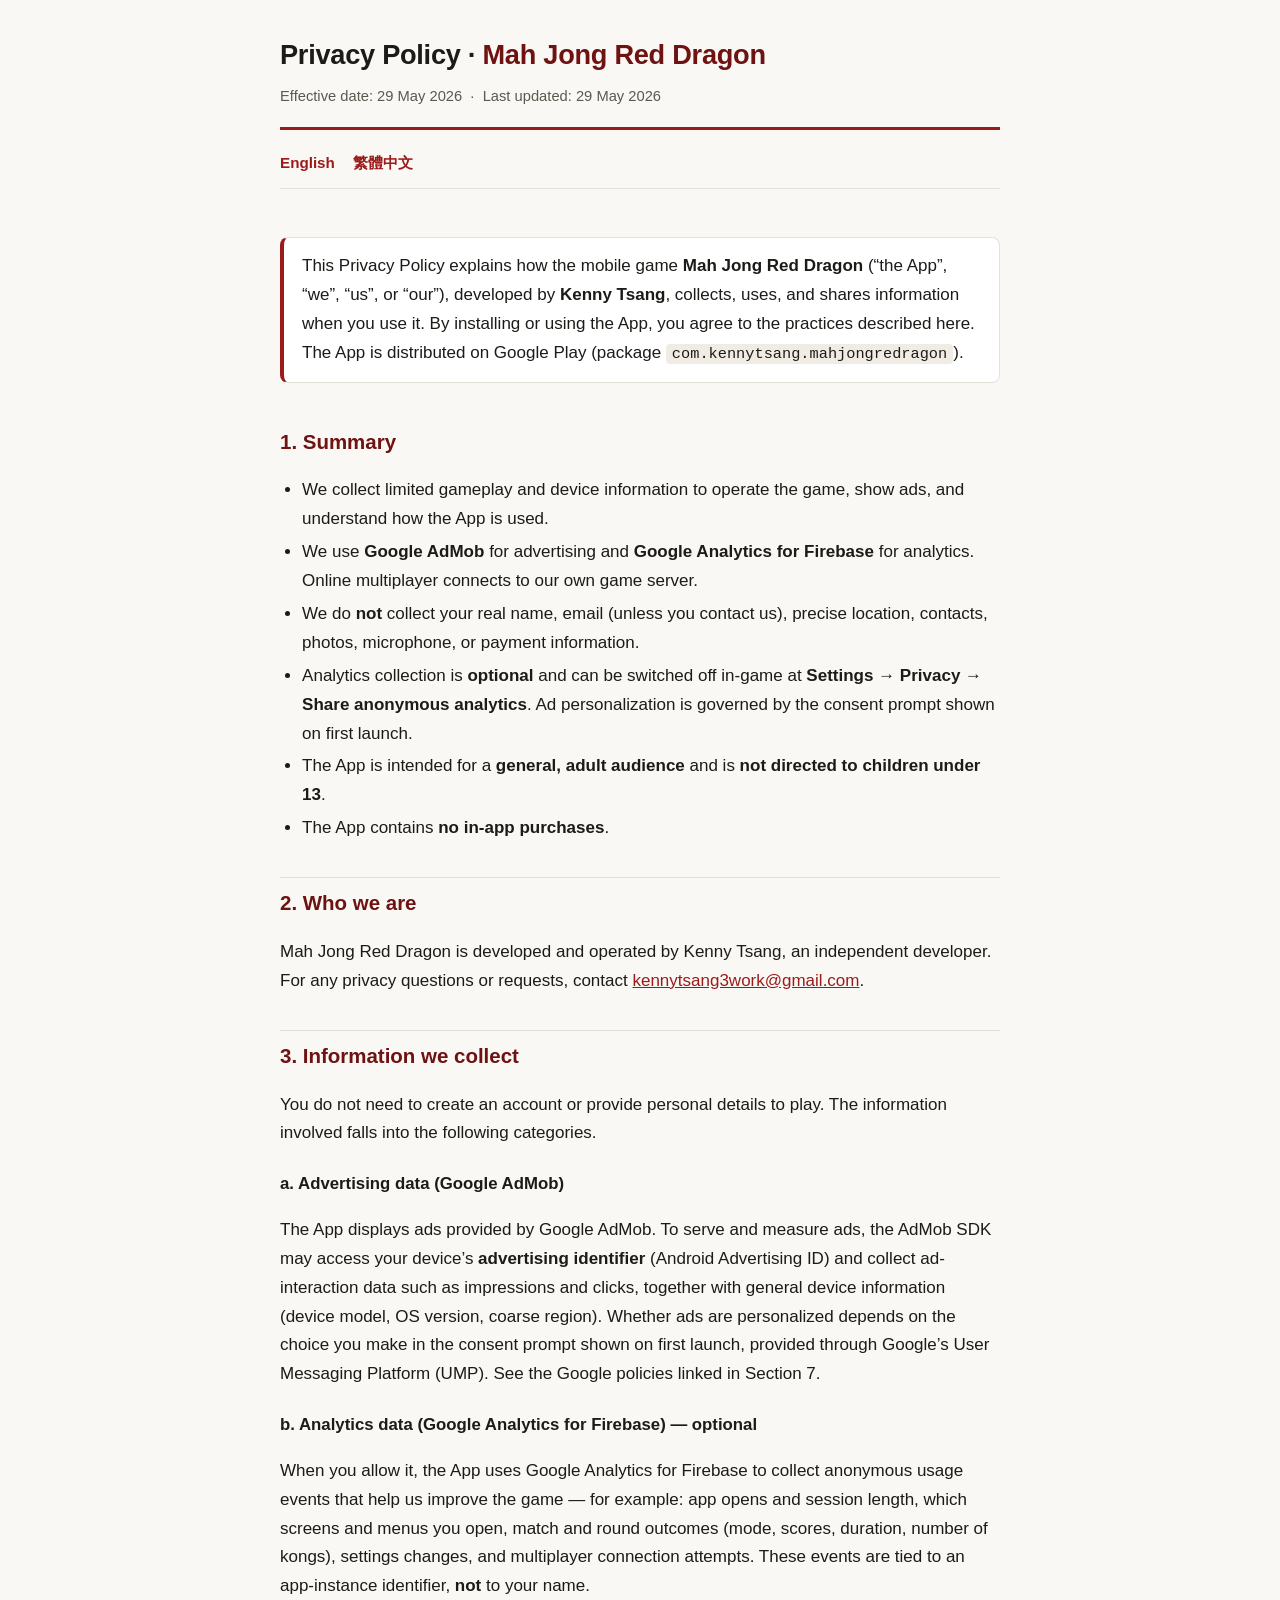
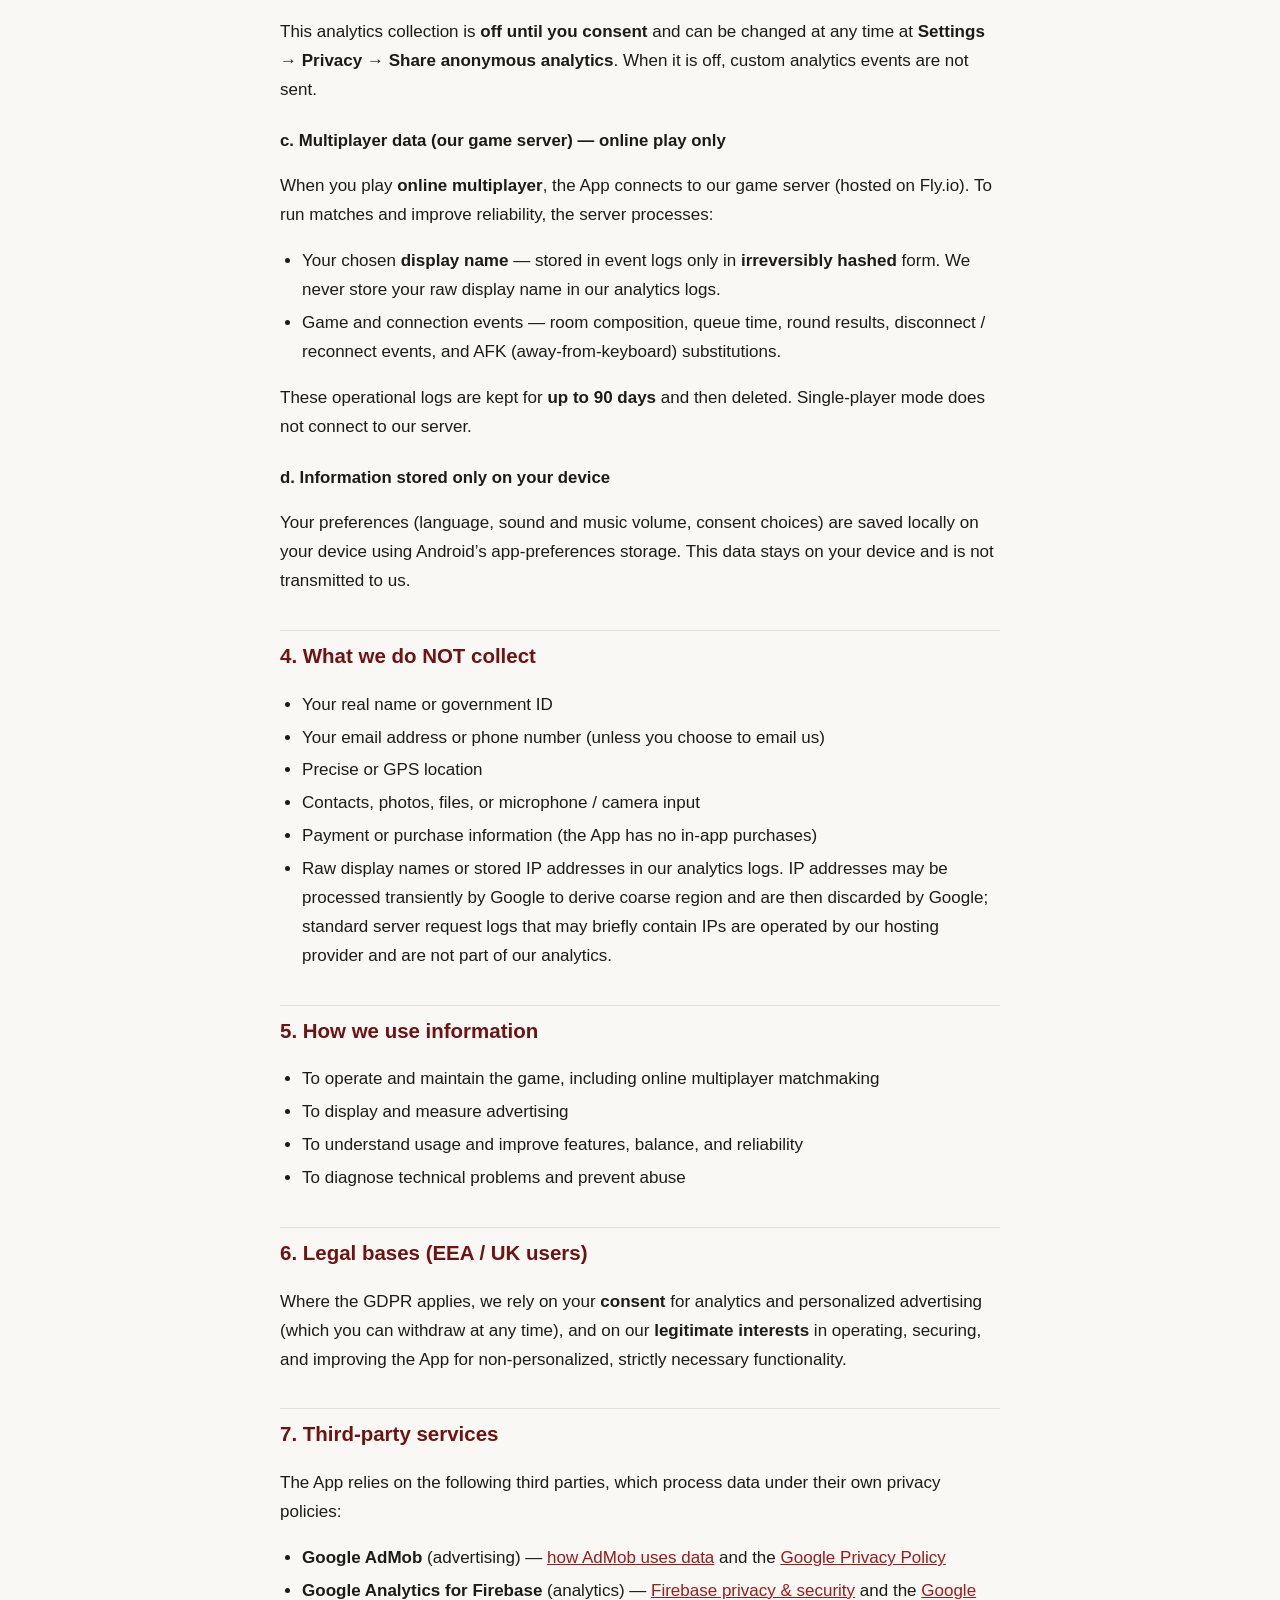
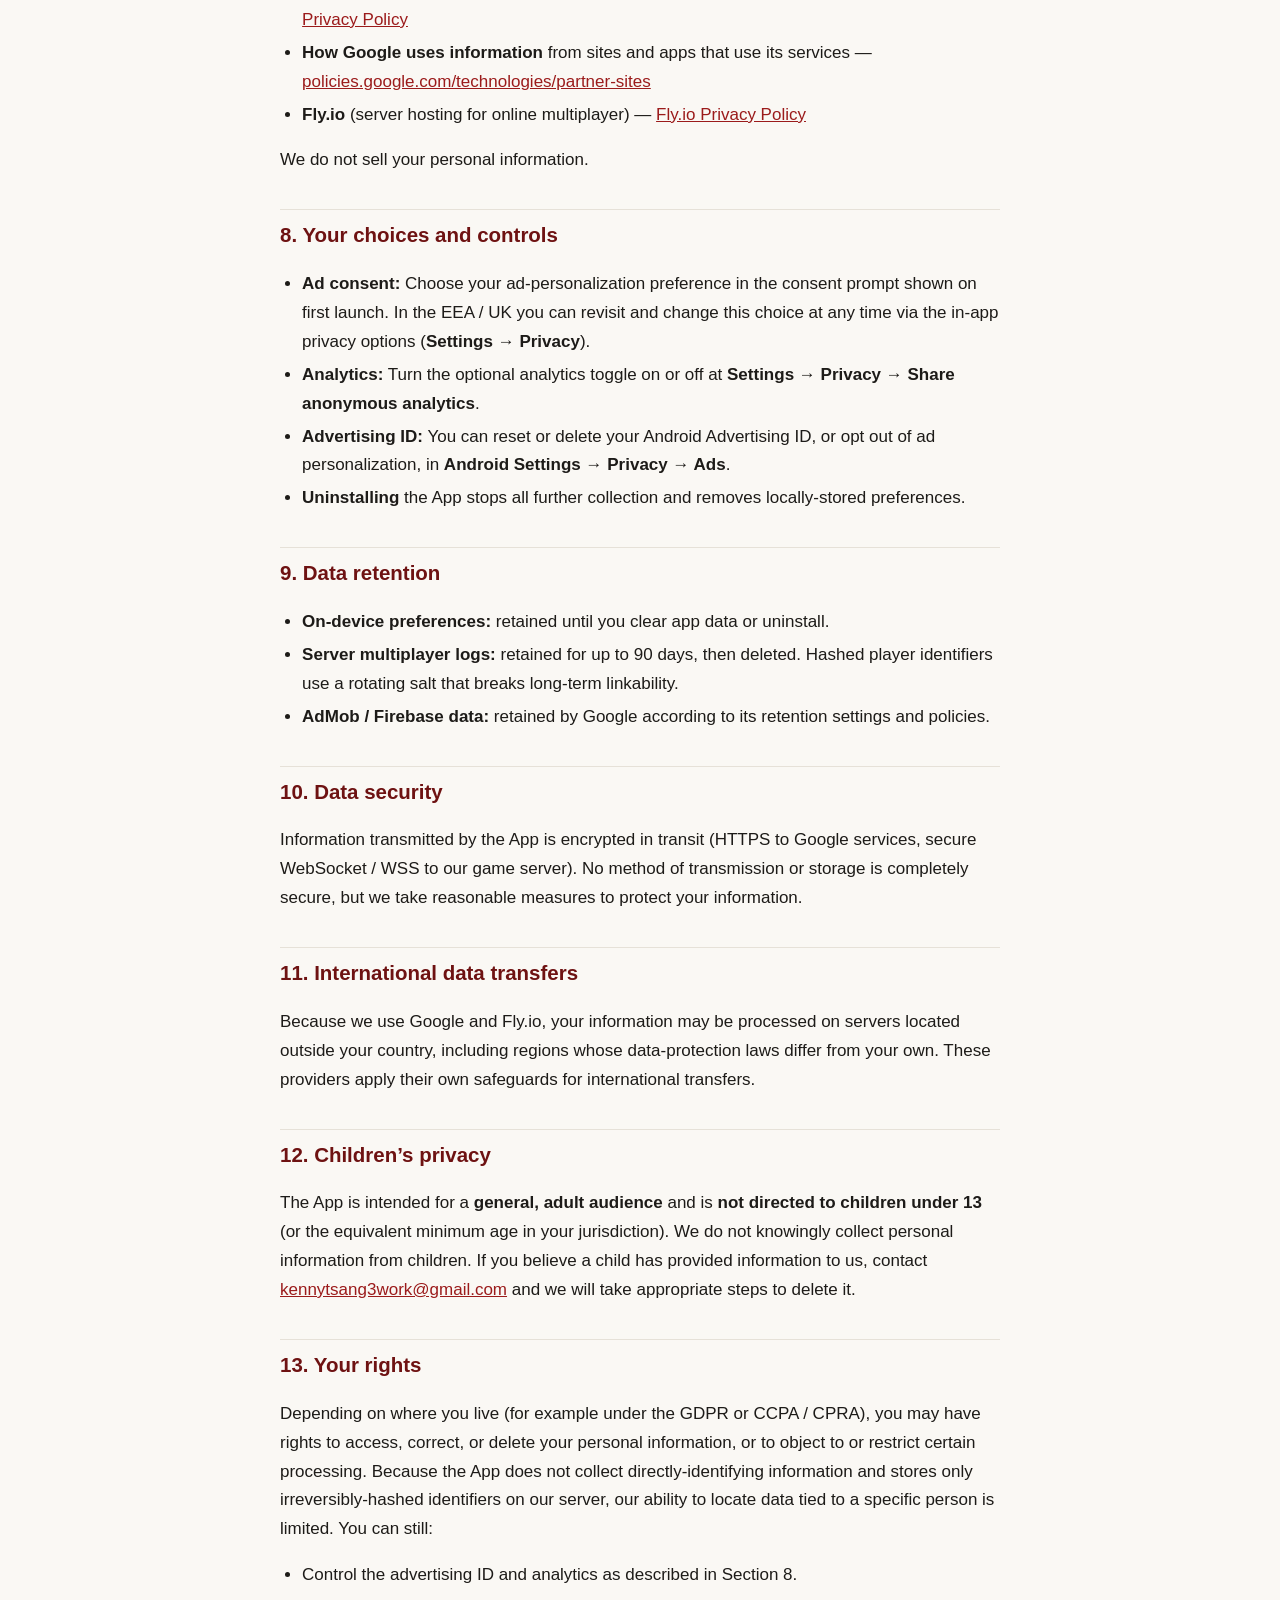
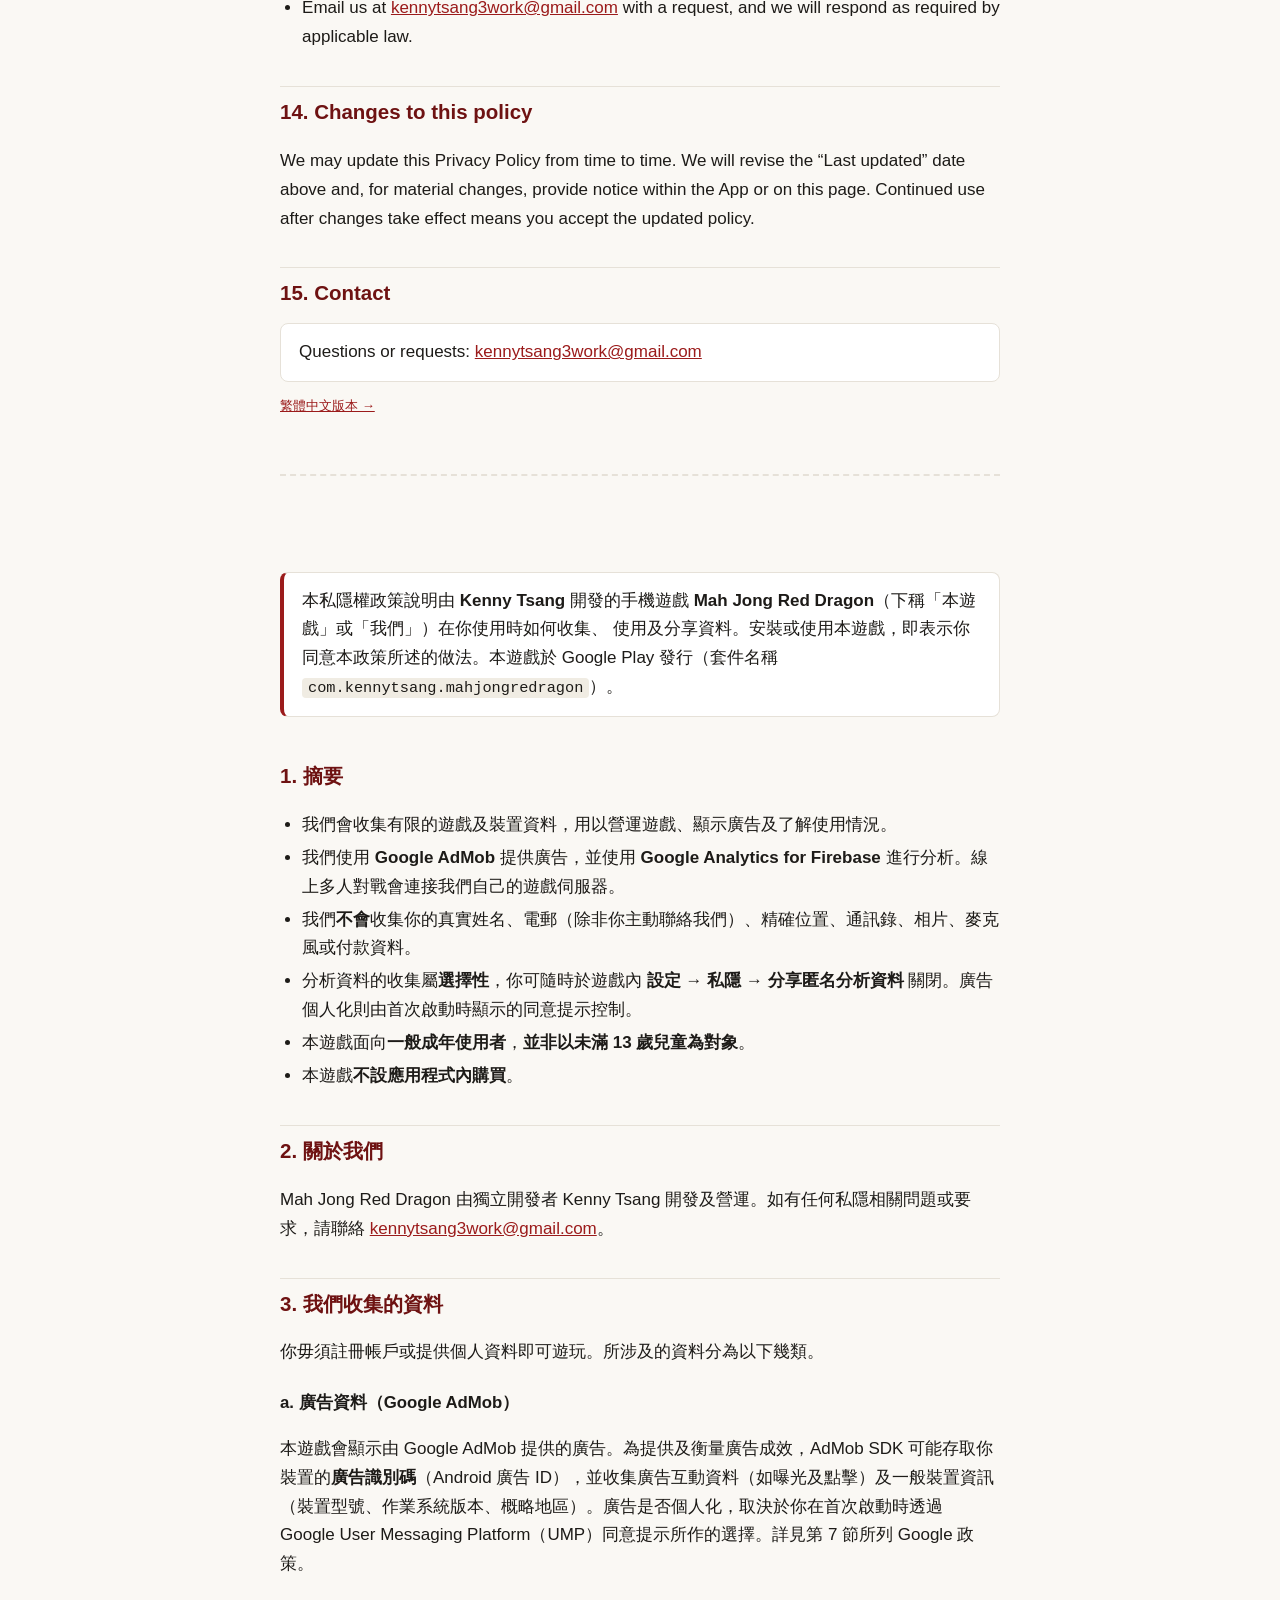
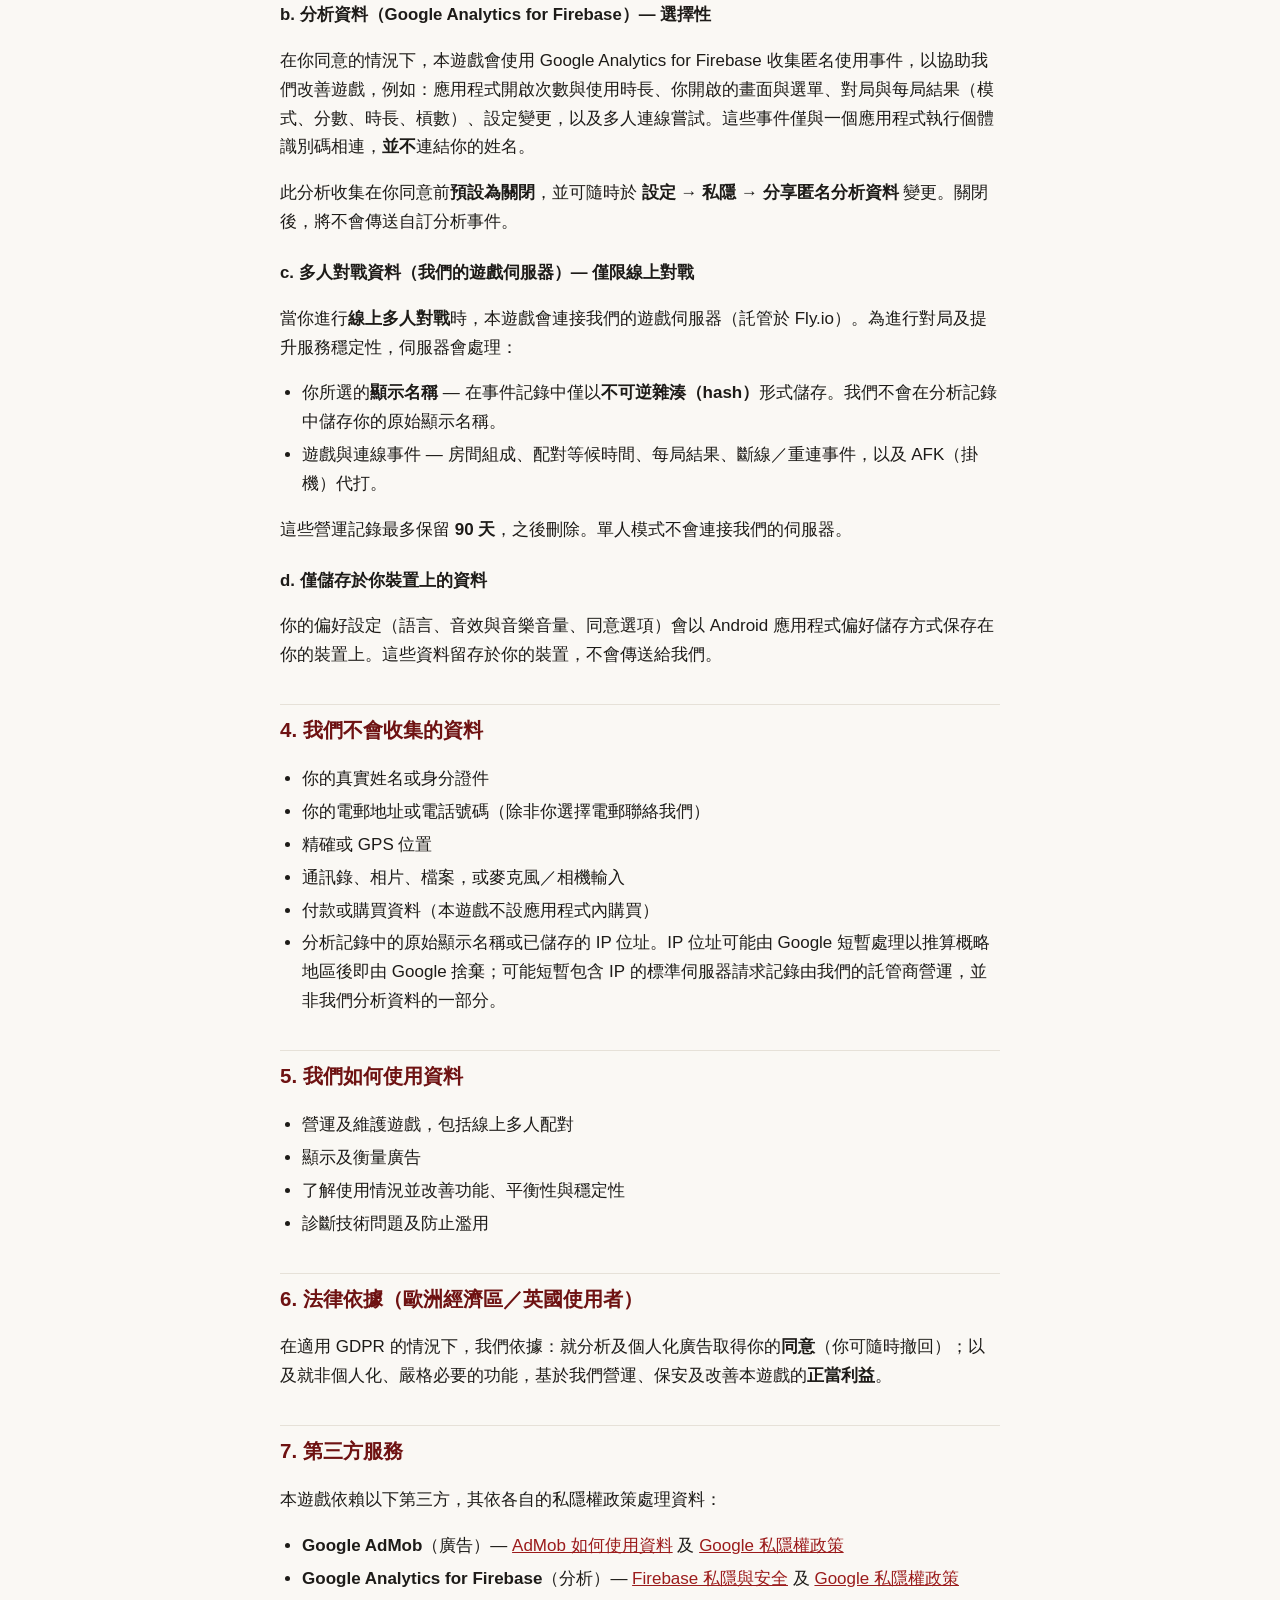
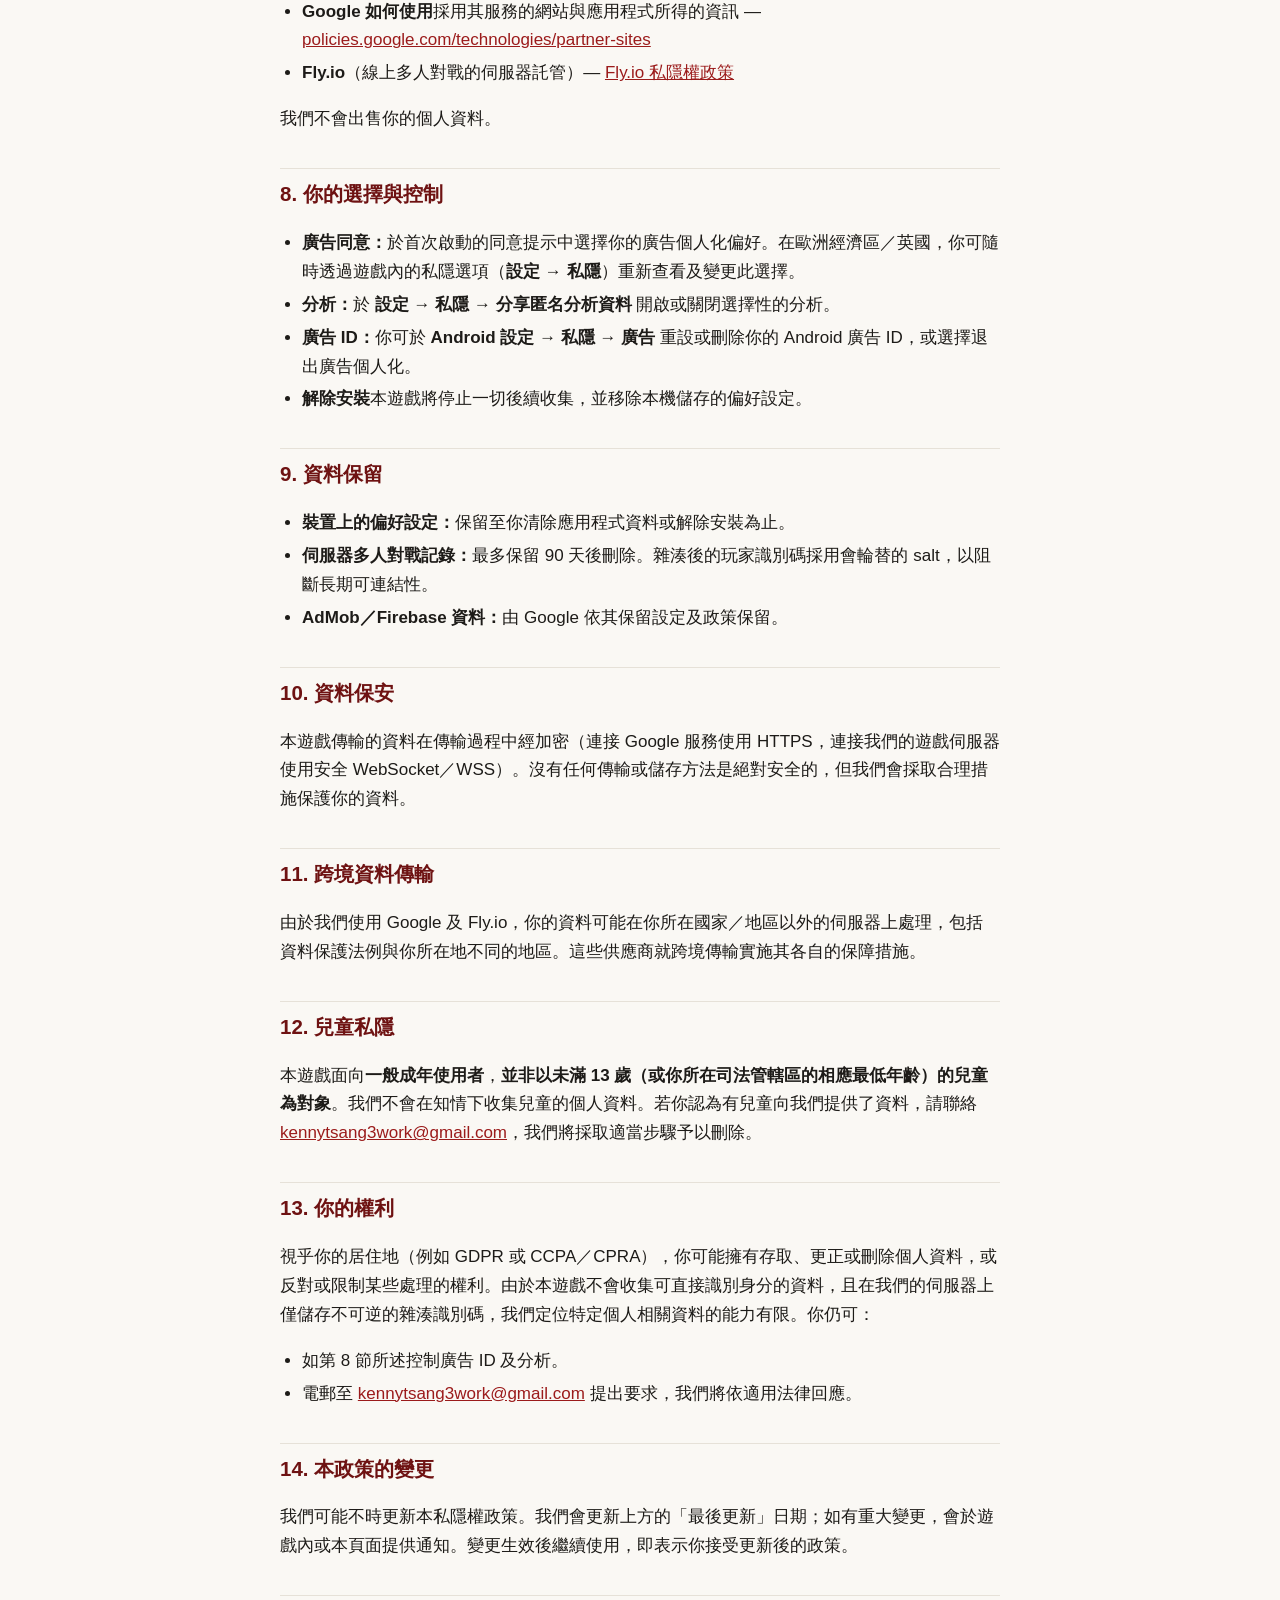
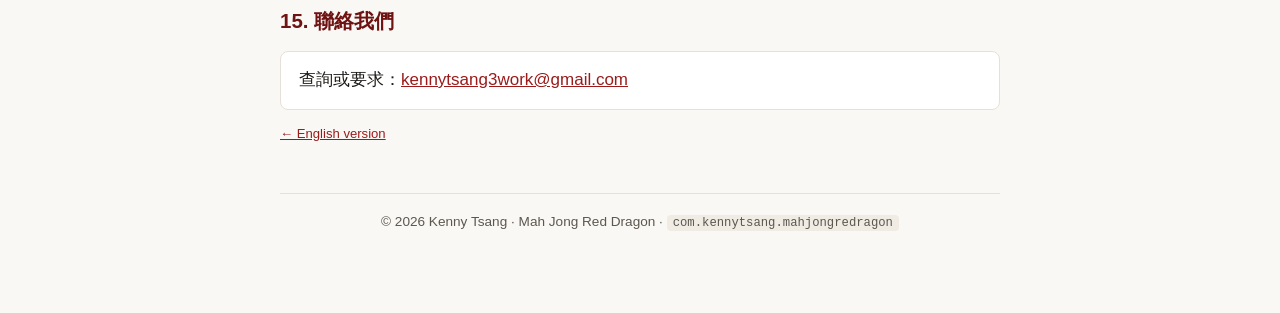
==== index.html @ 2547c72d "Add privacy policy page Bilingual (EN + zh-Hant) privacy policy for Mah Jong Red Dragon, published v" ====
<!DOCTYPE html>
<html lang="en">
<head>
<meta charset="utf-8">
<meta name="viewport" content="width=device-width, initial-scale=1">
<meta name="robots" content="index, follow">
<title>Privacy Policy — Mah Jong Red Dragon</title>
<style>
  :root {
    --ink: #1d1b18;
    --muted: #5c574f;
    --accent: #9b1b1b;      /* red-dragon accent */
    --accent-dark: #6e1212;
    --rule: #e6e1d8;
    --bg: #faf8f4;
    --card: #ffffff;
  }
  * { box-sizing: border-box; }
  html { -webkit-text-size-adjust: 100%; }
  body {
    margin: 0;
    background: var(--bg);
    color: var(--ink);
    font-family: -apple-system, BlinkMacSystemFont, "Segoe UI", Roboto,
                 "Noto Sans TC", "Noto Sans CJK TC", "Microsoft JhengHei",
                 "PingFang TC", Helvetica, Arial, sans-serif;
    line-height: 1.7;
    font-size: 17px;
  }
  .wrap {
    max-width: 760px;
    margin: 0 auto;
    padding: 32px 20px 80px;
  }
  header.masthead {
    border-bottom: 3px solid var(--accent);
    padding-bottom: 18px;
    margin-bottom: 8px;
  }
  header.masthead h1 {
    margin: 0 0 4px;
    font-size: 1.7rem;
    letter-spacing: -0.01em;
  }
  .appname { color: var(--accent-dark); }
  .dates {
    color: var(--muted);
    font-size: 0.92rem;
    margin: 6px 0 0;
  }
  nav.lang {
    position: sticky;
    top: 0;
    background: var(--bg);
    padding: 12px 0;
    margin: 0 0 8px;
    border-bottom: 1px solid var(--rule);
    z-index: 5;
    font-size: 0.95rem;
  }
  nav.lang a {
    color: var(--accent);
    text-decoration: none;
    font-weight: 600;
    margin-right: 14px;
  }
  nav.lang a:hover { text-decoration: underline; }
  section.policy { padding-top: 24px; }
  h2 {
    font-size: 1.28rem;
    margin: 34px 0 10px;
    padding-top: 8px;
    border-top: 1px solid var(--rule);
    color: var(--accent-dark);
  }
  section.policy > h2:first-of-type { border-top: none; }
  h3 { font-size: 1.05rem; margin: 22px 0 6px; }
  p, li { color: var(--ink); }
  a { color: var(--accent); word-break: break-word; }
  ul { padding-left: 1.3em; }
  li { margin: 4px 0; }
  .lead {
    background: var(--card);
    border: 1px solid var(--rule);
    border-left: 4px solid var(--accent);
    border-radius: 8px;
    padding: 14px 18px;
    margin: 16px 0 8px;
  }
  .contact-box {
    background: var(--card);
    border: 1px solid var(--rule);
    border-radius: 8px;
    padding: 14px 18px;
    margin-top: 12px;
  }
  code {
    background: #f0ece3;
    padding: 1px 6px;
    border-radius: 4px;
    font-size: 0.9em;
  }
  .divider {
    border: none;
    border-top: 2px dashed var(--rule);
    margin: 56px 0;
  }
  footer {
    margin-top: 48px;
    padding-top: 16px;
    border-top: 1px solid var(--rule);
    color: var(--muted);
    font-size: 0.85rem;
    text-align: center;
  }
  .toplink { font-size: 0.82rem; }
</style>
</head>
<body>
<div class="wrap">

  <header class="masthead">
    <h1>Privacy Policy · <span class="appname">Mah Jong Red Dragon</span></h1>
    <p class="dates">Effective date: 29 May 2026 &nbsp;·&nbsp; Last updated: 29 May 2026</p>
  </header>

  <nav class="lang" aria-label="Language">
    <a href="#en">English</a>
    <a href="#zh">繁體中文</a>
  </nav>

  <!-- ============================= ENGLISH ============================= -->
  <section class="policy" id="en">

    <div class="lead">
      This Privacy Policy explains how the mobile game <strong>Mah Jong Red Dragon</strong>
      (&ldquo;the App&rdquo;, &ldquo;we&rdquo;, &ldquo;us&rdquo;, or &ldquo;our&rdquo;),
      developed by <strong>Kenny Tsang</strong>, collects, uses, and shares information when
      you use it. By installing or using the App, you agree to the practices described here.
      The App is distributed on Google Play (package <code>com.kennytsang.mahjongredragon</code>).
    </div>

    <h2>1. Summary</h2>
    <ul>
      <li>We collect limited gameplay and device information to operate the game, show ads, and understand how the App is used.</li>
      <li>We use <strong>Google AdMob</strong> for advertising and <strong>Google Analytics for Firebase</strong> for analytics. Online multiplayer connects to our own game server.</li>
      <li>We do <strong>not</strong> collect your real name, email (unless you contact us), precise location, contacts, photos, microphone, or payment information.</li>
      <li>Analytics collection is <strong>optional</strong> and can be switched off in-game at <strong>Settings → Privacy → Share anonymous analytics</strong>. Ad personalization is governed by the consent prompt shown on first launch.</li>
      <li>The App is intended for a <strong>general, adult audience</strong> and is <strong>not directed to children under 13</strong>.</li>
      <li>The App contains <strong>no in-app purchases</strong>.</li>
    </ul>

    <h2>2. Who we are</h2>
    <p>Mah Jong Red Dragon is developed and operated by Kenny Tsang, an independent developer. For any privacy questions or requests, contact <a href="mailto:kennytsang3work@gmail.com">kennytsang3work@gmail.com</a>.</p>

    <h2>3. Information we collect</h2>
    <p>You do not need to create an account or provide personal details to play. The information involved falls into the following categories.</p>

    <h3>a. Advertising data (Google AdMob)</h3>
    <p>The App displays ads provided by Google AdMob. To serve and measure ads, the AdMob SDK may access your device&rsquo;s <strong>advertising identifier</strong> (Android Advertising ID) and collect ad-interaction data such as impressions and clicks, together with general device information (device model, OS version, coarse region). Whether ads are personalized depends on the choice you make in the consent prompt shown on first launch, provided through Google&rsquo;s User Messaging Platform (UMP). See the Google policies linked in Section&nbsp;7.</p>

    <h3>b. Analytics data (Google Analytics for Firebase) — optional</h3>
    <p>When you allow it, the App uses Google Analytics for Firebase to collect anonymous usage events that help us improve the game — for example: app opens and session length, which screens and menus you open, match and round outcomes (mode, scores, duration, number of kongs), settings changes, and multiplayer connection attempts. These events are tied to an app-instance identifier, <strong>not</strong> to your name.</p>
    <p>This analytics collection is <strong>off until you consent</strong> and can be changed at any time at <strong>Settings → Privacy → Share anonymous analytics</strong>. When it is off, custom analytics events are not sent.</p>

    <h3>c. Multiplayer data (our game server) — online play only</h3>
    <p>When you play <strong>online multiplayer</strong>, the App connects to our game server (hosted on Fly.io). To run matches and improve reliability, the server processes:</p>
    <ul>
      <li>Your chosen <strong>display name</strong> — stored in event logs only in <strong>irreversibly hashed</strong> form. We never store your raw display name in our analytics logs.</li>
      <li>Game and connection events — room composition, queue time, round results, disconnect / reconnect events, and AFK (away-from-keyboard) substitutions.</li>
    </ul>
    <p>These operational logs are kept for <strong>up to 90 days</strong> and then deleted. Single-player mode does not connect to our server.</p>

    <h3>d. Information stored only on your device</h3>
    <p>Your preferences (language, sound and music volume, consent choices) are saved locally on your device using Android&rsquo;s app-preferences storage. This data stays on your device and is not transmitted to us.</p>

    <h2>4. What we do NOT collect</h2>
    <ul>
      <li>Your real name or government ID</li>
      <li>Your email address or phone number (unless you choose to email us)</li>
      <li>Precise or GPS location</li>
      <li>Contacts, photos, files, or microphone / camera input</li>
      <li>Payment or purchase information (the App has no in-app purchases)</li>
      <li>Raw display names or stored IP addresses in our analytics logs. IP addresses may be processed transiently by Google to derive coarse region and are then discarded by Google; standard server request logs that may briefly contain IPs are operated by our hosting provider and are not part of our analytics.</li>
    </ul>

    <h2>5. How we use information</h2>
    <ul>
      <li>To operate and maintain the game, including online multiplayer matchmaking</li>
      <li>To display and measure advertising</li>
      <li>To understand usage and improve features, balance, and reliability</li>
      <li>To diagnose technical problems and prevent abuse</li>
    </ul>

    <h2>6. Legal bases (EEA / UK users)</h2>
    <p>Where the GDPR applies, we rely on your <strong>consent</strong> for analytics and personalized advertising (which you can withdraw at any time), and on our <strong>legitimate interests</strong> in operating, securing, and improving the App for non-personalized, strictly necessary functionality.</p>

    <h2>7. Third-party services</h2>
    <p>The App relies on the following third parties, which process data under their own privacy policies:</p>
    <ul>
      <li><strong>Google AdMob</strong> (advertising) — <a href="https://support.google.com/admob/answer/6128543">how AdMob uses data</a> and the <a href="https://policies.google.com/privacy">Google Privacy Policy</a></li>
      <li><strong>Google Analytics for Firebase</strong> (analytics) — <a href="https://firebase.google.com/support/privacy">Firebase privacy &amp; security</a> and the <a href="https://policies.google.com/privacy">Google Privacy Policy</a></li>
      <li><strong>How Google uses information</strong> from sites and apps that use its services — <a href="https://policies.google.com/technologies/partner-sites">policies.google.com/technologies/partner-sites</a></li>
      <li><strong>Fly.io</strong> (server hosting for online multiplayer) — <a href="https://fly.io/legal/privacy-policy/">Fly.io Privacy Policy</a></li>
    </ul>
    <p>We do not sell your personal information.</p>

    <h2>8. Your choices and controls</h2>
    <ul>
      <li><strong>Ad consent:</strong> Choose your ad-personalization preference in the consent prompt shown on first launch. In the EEA / UK you can revisit and change this choice at any time via the in-app privacy options (<strong>Settings → Privacy</strong>).</li>
      <li><strong>Analytics:</strong> Turn the optional analytics toggle on or off at <strong>Settings → Privacy → Share anonymous analytics</strong>.</li>
      <li><strong>Advertising ID:</strong> You can reset or delete your Android Advertising ID, or opt out of ad personalization, in <strong>Android Settings → Privacy → Ads</strong>.</li>
      <li><strong>Uninstalling</strong> the App stops all further collection and removes locally-stored preferences.</li>
    </ul>

    <h2>9. Data retention</h2>
    <ul>
      <li><strong>On-device preferences:</strong> retained until you clear app data or uninstall.</li>
      <li><strong>Server multiplayer logs:</strong> retained for up to 90 days, then deleted. Hashed player identifiers use a rotating salt that breaks long-term linkability.</li>
      <li><strong>AdMob / Firebase data:</strong> retained by Google according to its retention settings and policies.</li>
    </ul>

    <h2>10. Data security</h2>
    <p>Information transmitted by the App is encrypted in transit (HTTPS to Google services, secure WebSocket / WSS to our game server). No method of transmission or storage is completely secure, but we take reasonable measures to protect your information.</p>

    <h2>11. International data transfers</h2>
    <p>Because we use Google and Fly.io, your information may be processed on servers located outside your country, including regions whose data-protection laws differ from your own. These providers apply their own safeguards for international transfers.</p>

    <h2>12. Children&rsquo;s privacy</h2>
    <p>The App is intended for a <strong>general, adult audience</strong> and is <strong>not directed to children under 13</strong> (or the equivalent minimum age in your jurisdiction). We do not knowingly collect personal information from children. If you believe a child has provided information to us, contact <a href="mailto:kennytsang3work@gmail.com">kennytsang3work@gmail.com</a> and we will take appropriate steps to delete it.</p>

    <h2>13. Your rights</h2>
    <p>Depending on where you live (for example under the GDPR or CCPA / CPRA), you may have rights to access, correct, or delete your personal information, or to object to or restrict certain processing. Because the App does not collect directly-identifying information and stores only irreversibly-hashed identifiers on our server, our ability to locate data tied to a specific person is limited. You can still:</p>
    <ul>
      <li>Control the advertising ID and analytics as described in Section&nbsp;8.</li>
      <li>Email us at <a href="mailto:kennytsang3work@gmail.com">kennytsang3work@gmail.com</a> with a request, and we will respond as required by applicable law.</li>
    </ul>

    <h2>14. Changes to this policy</h2>
    <p>We may update this Privacy Policy from time to time. We will revise the &ldquo;Last updated&rdquo; date above and, for material changes, provide notice within the App or on this page. Continued use after changes take effect means you accept the updated policy.</p>

    <h2>15. Contact</h2>
    <div class="contact-box">
      Questions or requests: <a href="mailto:kennytsang3work@gmail.com">kennytsang3work@gmail.com</a>
    </div>

    <p class="toplink"><a href="#zh">繁體中文版本 →</a></p>
  </section>

  <hr class="divider">

  <!-- ============================= 繁體中文 ============================= -->
  <section class="policy" id="zh" lang="zh-Hant">

    <div class="lead">
      本私隱權政策說明由 <strong>Kenny Tsang</strong> 開發的手機遊戲
      <strong>Mah Jong Red Dragon</strong>（下稱「本遊戲」或「我們」）在你使用時如何收集、
      使用及分享資料。安裝或使用本遊戲，即表示你同意本政策所述的做法。本遊戲於 Google Play
      發行（套件名稱 <code>com.kennytsang.mahjongredragon</code>）。
    </div>

    <h2>1. 摘要</h2>
    <ul>
      <li>我們會收集有限的遊戲及裝置資料，用以營運遊戲、顯示廣告及了解使用情況。</li>
      <li>我們使用 <strong>Google AdMob</strong> 提供廣告，並使用 <strong>Google Analytics for Firebase</strong> 進行分析。線上多人對戰會連接我們自己的遊戲伺服器。</li>
      <li>我們<strong>不會</strong>收集你的真實姓名、電郵（除非你主動聯絡我們）、精確位置、通訊錄、相片、麥克風或付款資料。</li>
      <li>分析資料的收集屬<strong>選擇性</strong>，你可隨時於遊戲內 <strong>設定 → 私隱 → 分享匿名分析資料</strong> 關閉。廣告個人化則由首次啟動時顯示的同意提示控制。</li>
      <li>本遊戲面向<strong>一般成年使用者</strong>，<strong>並非以未滿 13 歲兒童為對象</strong>。</li>
      <li>本遊戲<strong>不設應用程式內購買</strong>。</li>
    </ul>

    <h2>2. 關於我們</h2>
    <p>Mah Jong Red Dragon 由獨立開發者 Kenny Tsang 開發及營運。如有任何私隱相關問題或要求，請聯絡 <a href="mailto:kennytsang3work@gmail.com">kennytsang3work@gmail.com</a>。</p>

    <h2>3. 我們收集的資料</h2>
    <p>你毋須註冊帳戶或提供個人資料即可遊玩。所涉及的資料分為以下幾類。</p>

    <h3>a. 廣告資料（Google AdMob）</h3>
    <p>本遊戲會顯示由 Google AdMob 提供的廣告。為提供及衡量廣告成效，AdMob SDK 可能存取你裝置的<strong>廣告識別碼</strong>（Android 廣告 ID），並收集廣告互動資料（如曝光及點擊）及一般裝置資訊（裝置型號、作業系統版本、概略地區）。廣告是否個人化，取決於你在首次啟動時透過 Google User Messaging Platform（UMP）同意提示所作的選擇。詳見第 7 節所列 Google 政策。</p>

    <h3>b. 分析資料（Google Analytics for Firebase）— 選擇性</h3>
    <p>在你同意的情況下，本遊戲會使用 Google Analytics for Firebase 收集匿名使用事件，以協助我們改善遊戲，例如：應用程式開啟次數與使用時長、你開啟的畫面與選單、對局與每局結果（模式、分數、時長、槓數）、設定變更，以及多人連線嘗試。這些事件僅與一個應用程式執行個體識別碼相連，<strong>並不</strong>連結你的姓名。</p>
    <p>此分析收集在你同意前<strong>預設為關閉</strong>，並可隨時於 <strong>設定 → 私隱 → 分享匿名分析資料</strong> 變更。關閉後，將不會傳送自訂分析事件。</p>

    <h3>c. 多人對戰資料（我們的遊戲伺服器）— 僅限線上對戰</h3>
    <p>當你進行<strong>線上多人對戰</strong>時，本遊戲會連接我們的遊戲伺服器（託管於 Fly.io）。為進行對局及提升服務穩定性，伺服器會處理：</p>
    <ul>
      <li>你所選的<strong>顯示名稱</strong> — 在事件記錄中僅以<strong>不可逆雜湊（hash）</strong>形式儲存。我們不會在分析記錄中儲存你的原始顯示名稱。</li>
      <li>遊戲與連線事件 — 房間組成、配對等候時間、每局結果、斷線／重連事件，以及 AFK（掛機）代打。</li>
    </ul>
    <p>這些營運記錄最多保留 <strong>90 天</strong>，之後刪除。單人模式不會連接我們的伺服器。</p>

    <h3>d. 僅儲存於你裝置上的資料</h3>
    <p>你的偏好設定（語言、音效與音樂音量、同意選項）會以 Android 應用程式偏好儲存方式保存在你的裝置上。這些資料留存於你的裝置，不會傳送給我們。</p>

    <h2>4. 我們不會收集的資料</h2>
    <ul>
      <li>你的真實姓名或身分證件</li>
      <li>你的電郵地址或電話號碼（除非你選擇電郵聯絡我們）</li>
      <li>精確或 GPS 位置</li>
      <li>通訊錄、相片、檔案，或麥克風／相機輸入</li>
      <li>付款或購買資料（本遊戲不設應用程式內購買）</li>
      <li>分析記錄中的原始顯示名稱或已儲存的 IP 位址。IP 位址可能由 Google 短暫處理以推算概略地區後即由 Google 捨棄；可能短暫包含 IP 的標準伺服器請求記錄由我們的託管商營運，並非我們分析資料的一部分。</li>
    </ul>

    <h2>5. 我們如何使用資料</h2>
    <ul>
      <li>營運及維護遊戲，包括線上多人配對</li>
      <li>顯示及衡量廣告</li>
      <li>了解使用情況並改善功能、平衡性與穩定性</li>
      <li>診斷技術問題及防止濫用</li>
    </ul>

    <h2>6. 法律依據（歐洲經濟區／英國使用者）</h2>
    <p>在適用 GDPR 的情況下，我們依據：就分析及個人化廣告取得你的<strong>同意</strong>（你可隨時撤回）；以及就非個人化、嚴格必要的功能，基於我們營運、保安及改善本遊戲的<strong>正當利益</strong>。</p>

    <h2>7. 第三方服務</h2>
    <p>本遊戲依賴以下第三方，其依各自的私隱權政策處理資料：</p>
    <ul>
      <li><strong>Google AdMob</strong>（廣告）— <a href="https://support.google.com/admob/answer/6128543">AdMob 如何使用資料</a> 及 <a href="https://policies.google.com/privacy">Google 私隱權政策</a></li>
      <li><strong>Google Analytics for Firebase</strong>（分析）— <a href="https://firebase.google.com/support/privacy">Firebase 私隱與安全</a> 及 <a href="https://policies.google.com/privacy">Google 私隱權政策</a></li>
      <li><strong>Google 如何使用</strong>採用其服務的網站與應用程式所得的資訊 — <a href="https://policies.google.com/technologies/partner-sites">policies.google.com/technologies/partner-sites</a></li>
      <li><strong>Fly.io</strong>（線上多人對戰的伺服器託管）— <a href="https://fly.io/legal/privacy-policy/">Fly.io 私隱權政策</a></li>
    </ul>
    <p>我們不會出售你的個人資料。</p>

    <h2>8. 你的選擇與控制</h2>
    <ul>
      <li><strong>廣告同意：</strong>於首次啟動的同意提示中選擇你的廣告個人化偏好。在歐洲經濟區／英國，你可隨時透過遊戲內的私隱選項（<strong>設定 → 私隱</strong>）重新查看及變更此選擇。</li>
      <li><strong>分析：</strong>於 <strong>設定 → 私隱 → 分享匿名分析資料</strong> 開啟或關閉選擇性的分析。</li>
      <li><strong>廣告 ID：</strong>你可於 <strong>Android 設定 → 私隱 → 廣告</strong> 重設或刪除你的 Android 廣告 ID，或選擇退出廣告個人化。</li>
      <li><strong>解除安裝</strong>本遊戲將停止一切後續收集，並移除本機儲存的偏好設定。</li>
    </ul>

    <h2>9. 資料保留</h2>
    <ul>
      <li><strong>裝置上的偏好設定：</strong>保留至你清除應用程式資料或解除安裝為止。</li>
      <li><strong>伺服器多人對戰記錄：</strong>最多保留 90 天後刪除。雜湊後的玩家識別碼採用會輪替的 salt，以阻斷長期可連結性。</li>
      <li><strong>AdMob／Firebase 資料：</strong>由 Google 依其保留設定及政策保留。</li>
    </ul>

    <h2>10. 資料保安</h2>
    <p>本遊戲傳輸的資料在傳輸過程中經加密（連接 Google 服務使用 HTTPS，連接我們的遊戲伺服器使用安全 WebSocket／WSS）。沒有任何傳輸或儲存方法是絕對安全的，但我們會採取合理措施保護你的資料。</p>

    <h2>11. 跨境資料傳輸</h2>
    <p>由於我們使用 Google 及 Fly.io，你的資料可能在你所在國家／地區以外的伺服器上處理，包括資料保護法例與你所在地不同的地區。這些供應商就跨境傳輸實施其各自的保障措施。</p>

    <h2>12. 兒童私隱</h2>
    <p>本遊戲面向<strong>一般成年使用者</strong>，<strong>並非以未滿 13 歲（或你所在司法管轄區的相應最低年齡）的兒童為對象</strong>。我們不會在知情下收集兒童的個人資料。若你認為有兒童向我們提供了資料，請聯絡 <a href="mailto:kennytsang3work@gmail.com">kennytsang3work@gmail.com</a>，我們將採取適當步驟予以刪除。</p>

    <h2>13. 你的權利</h2>
    <p>視乎你的居住地（例如 GDPR 或 CCPA／CPRA），你可能擁有存取、更正或刪除個人資料，或反對或限制某些處理的權利。由於本遊戲不會收集可直接識別身分的資料，且在我們的伺服器上僅儲存不可逆的雜湊識別碼，我們定位特定個人相關資料的能力有限。你仍可：</p>
    <ul>
      <li>如第 8 節所述控制廣告 ID 及分析。</li>
      <li>電郵至 <a href="mailto:kennytsang3work@gmail.com">kennytsang3work@gmail.com</a> 提出要求，我們將依適用法律回應。</li>
    </ul>

    <h2>14. 本政策的變更</h2>
    <p>我們可能不時更新本私隱權政策。我們會更新上方的「最後更新」日期；如有重大變更，會於遊戲內或本頁面提供通知。變更生效後繼續使用，即表示你接受更新後的政策。</p>

    <h2>15. 聯絡我們</h2>
    <div class="contact-box">
      查詢或要求：<a href="mailto:kennytsang3work@gmail.com">kennytsang3work@gmail.com</a>
    </div>

    <p class="toplink"><a href="#en">← English version</a></p>
  </section>

  <footer>
    &copy; 2026 Kenny Tsang · Mah Jong Red Dragon · <code>com.kennytsang.mahjongredragon</code>
  </footer>

</div>
</body>
</html>
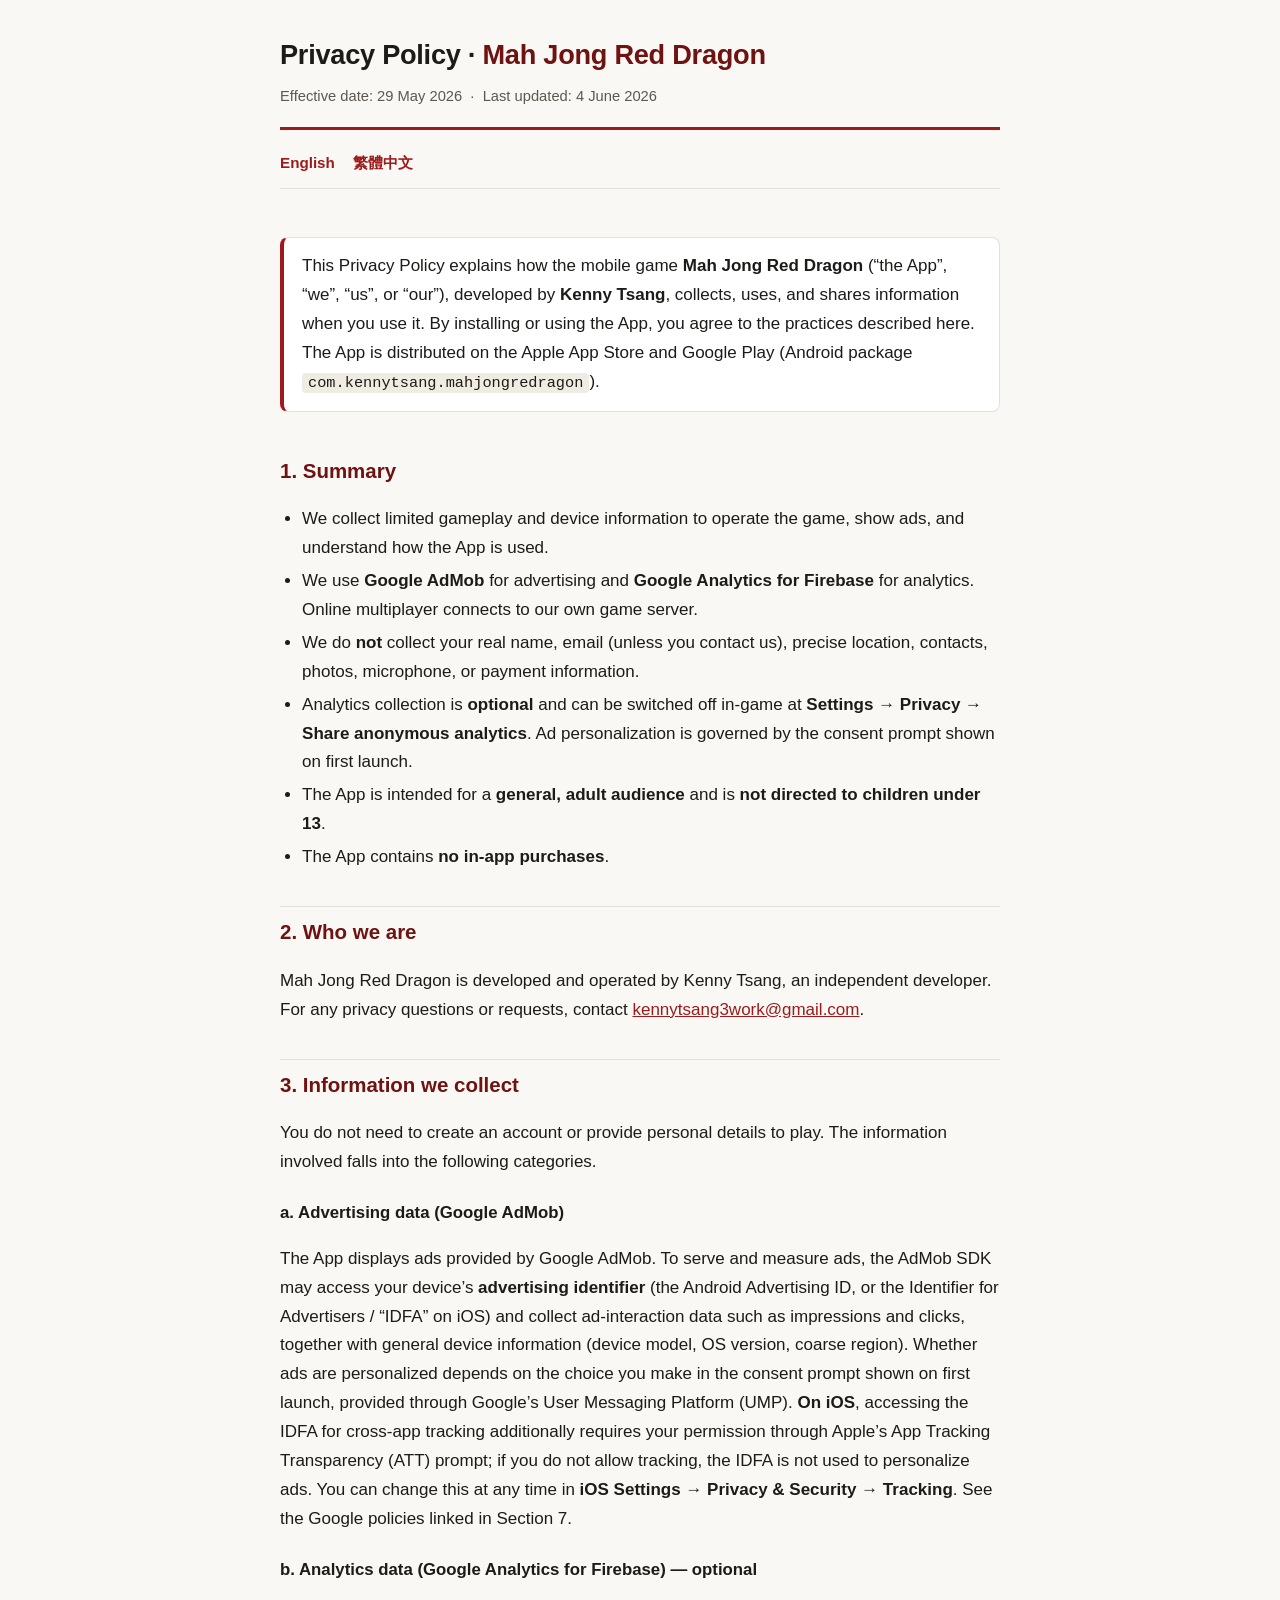
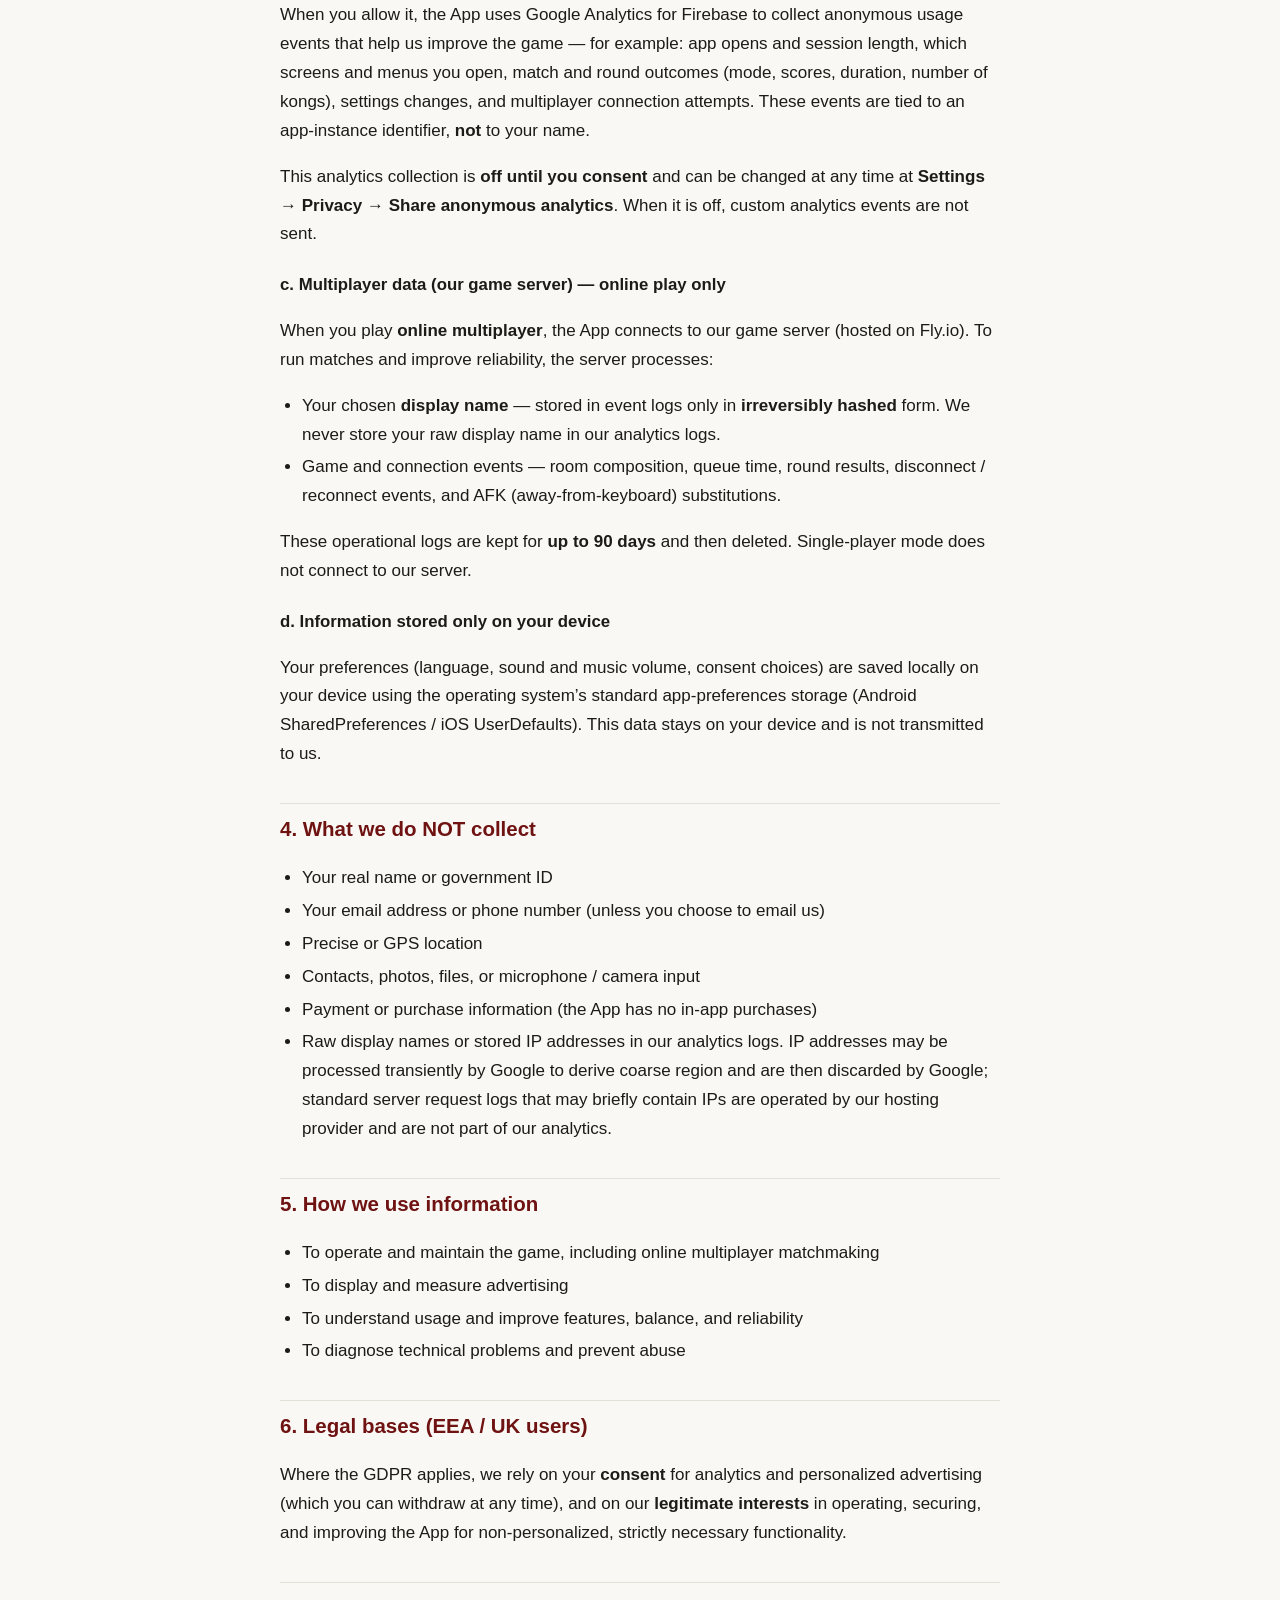
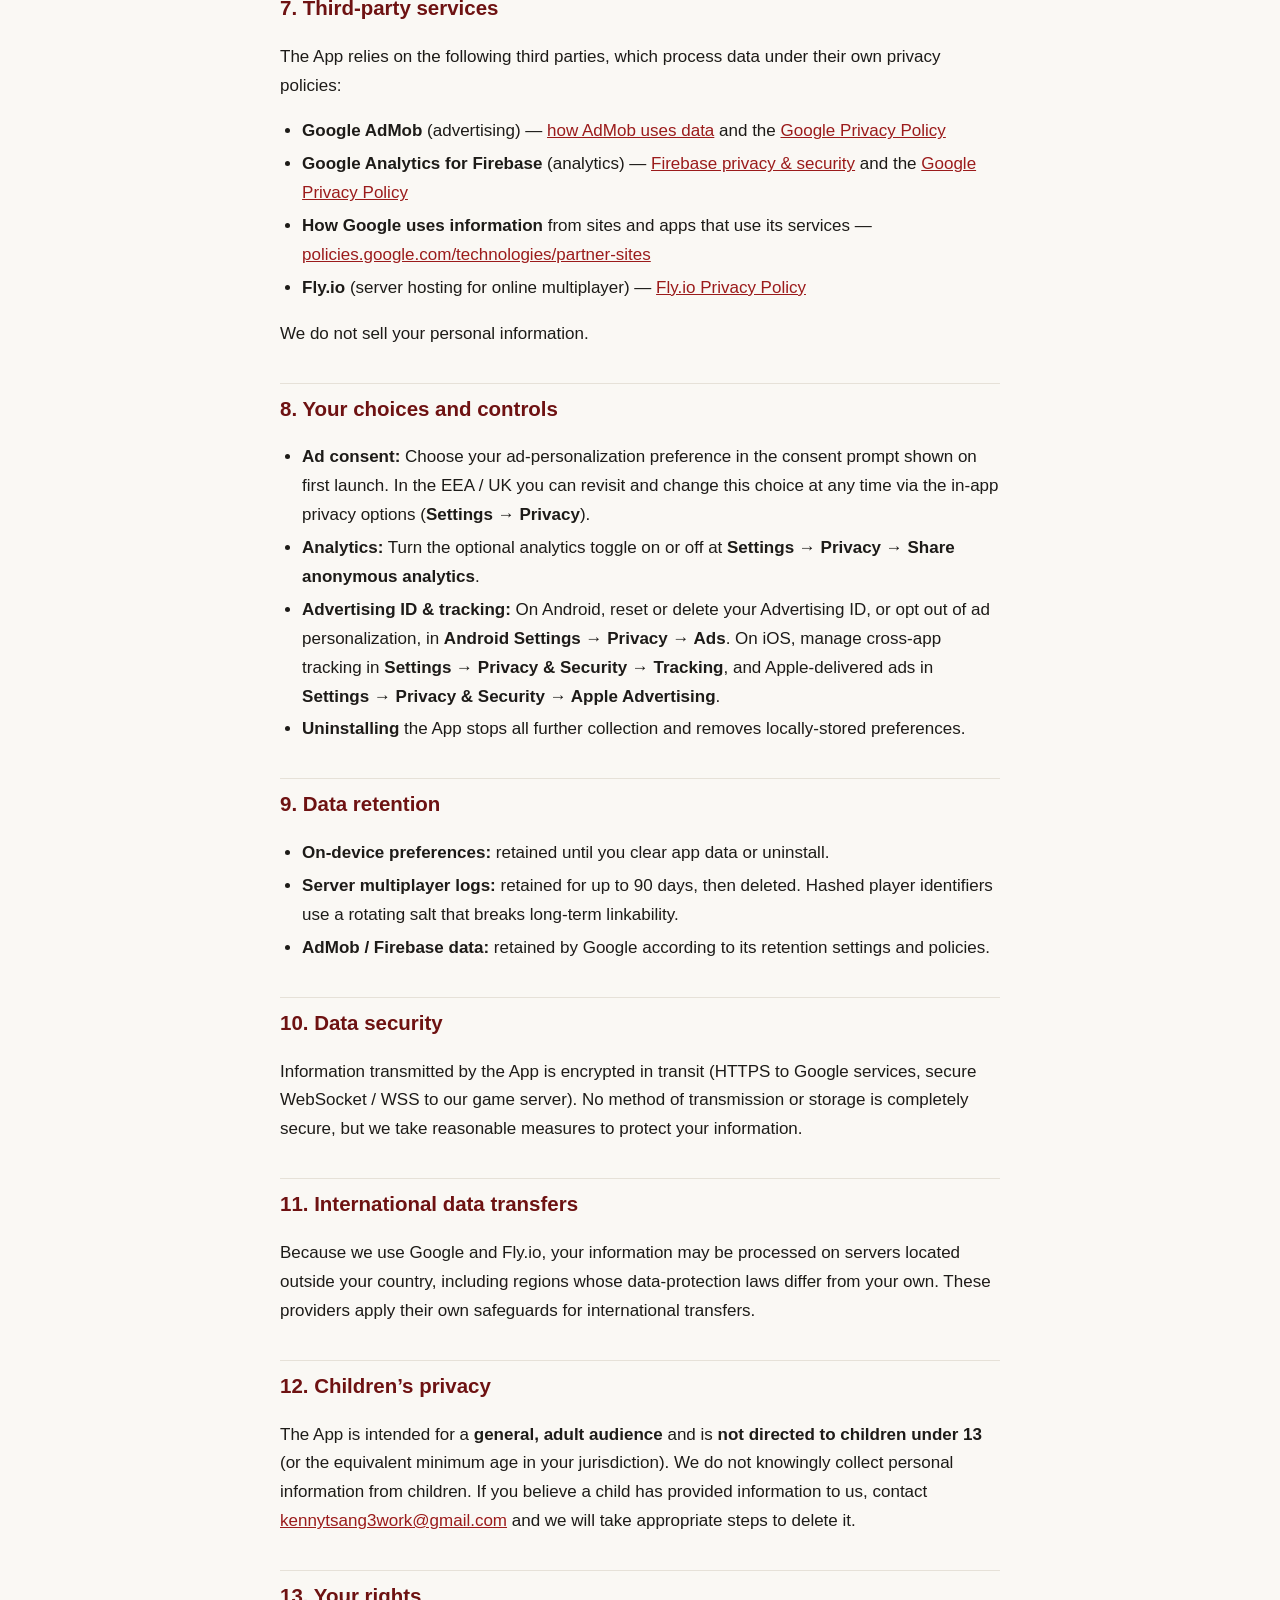
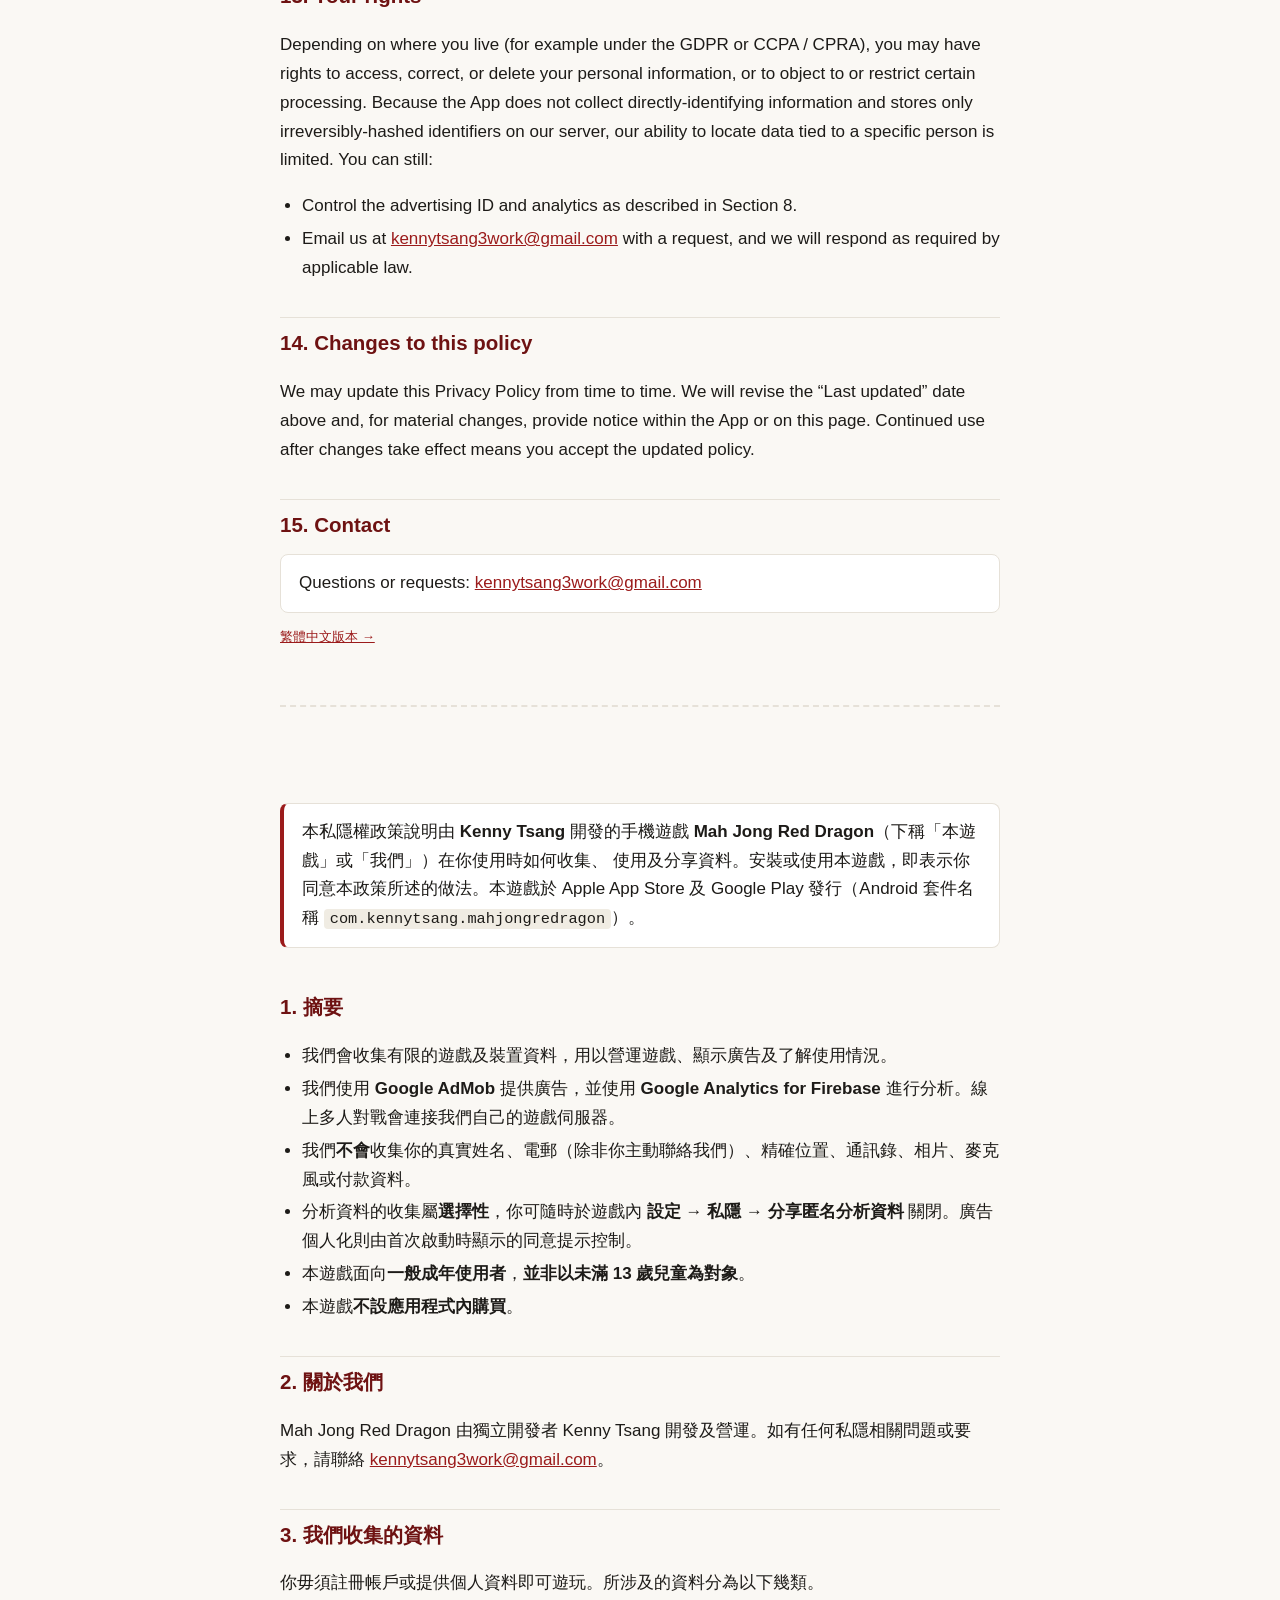
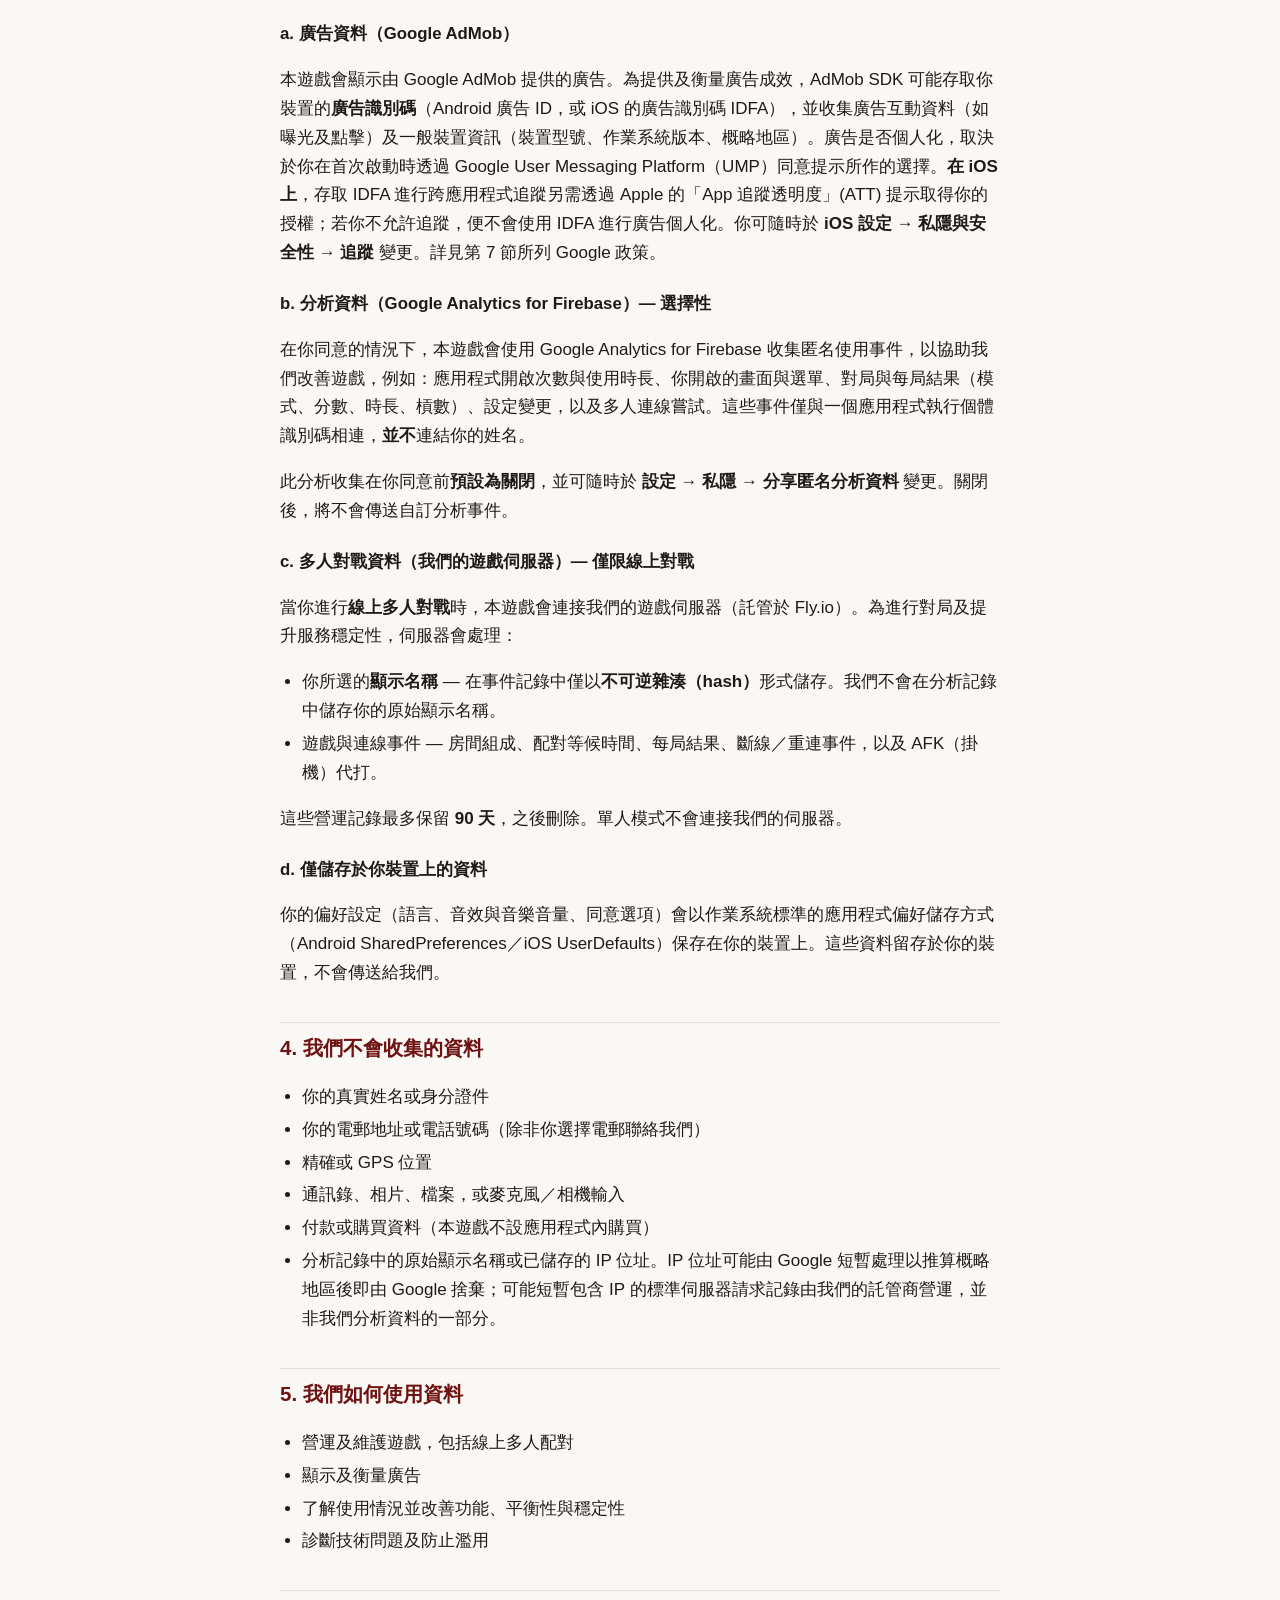
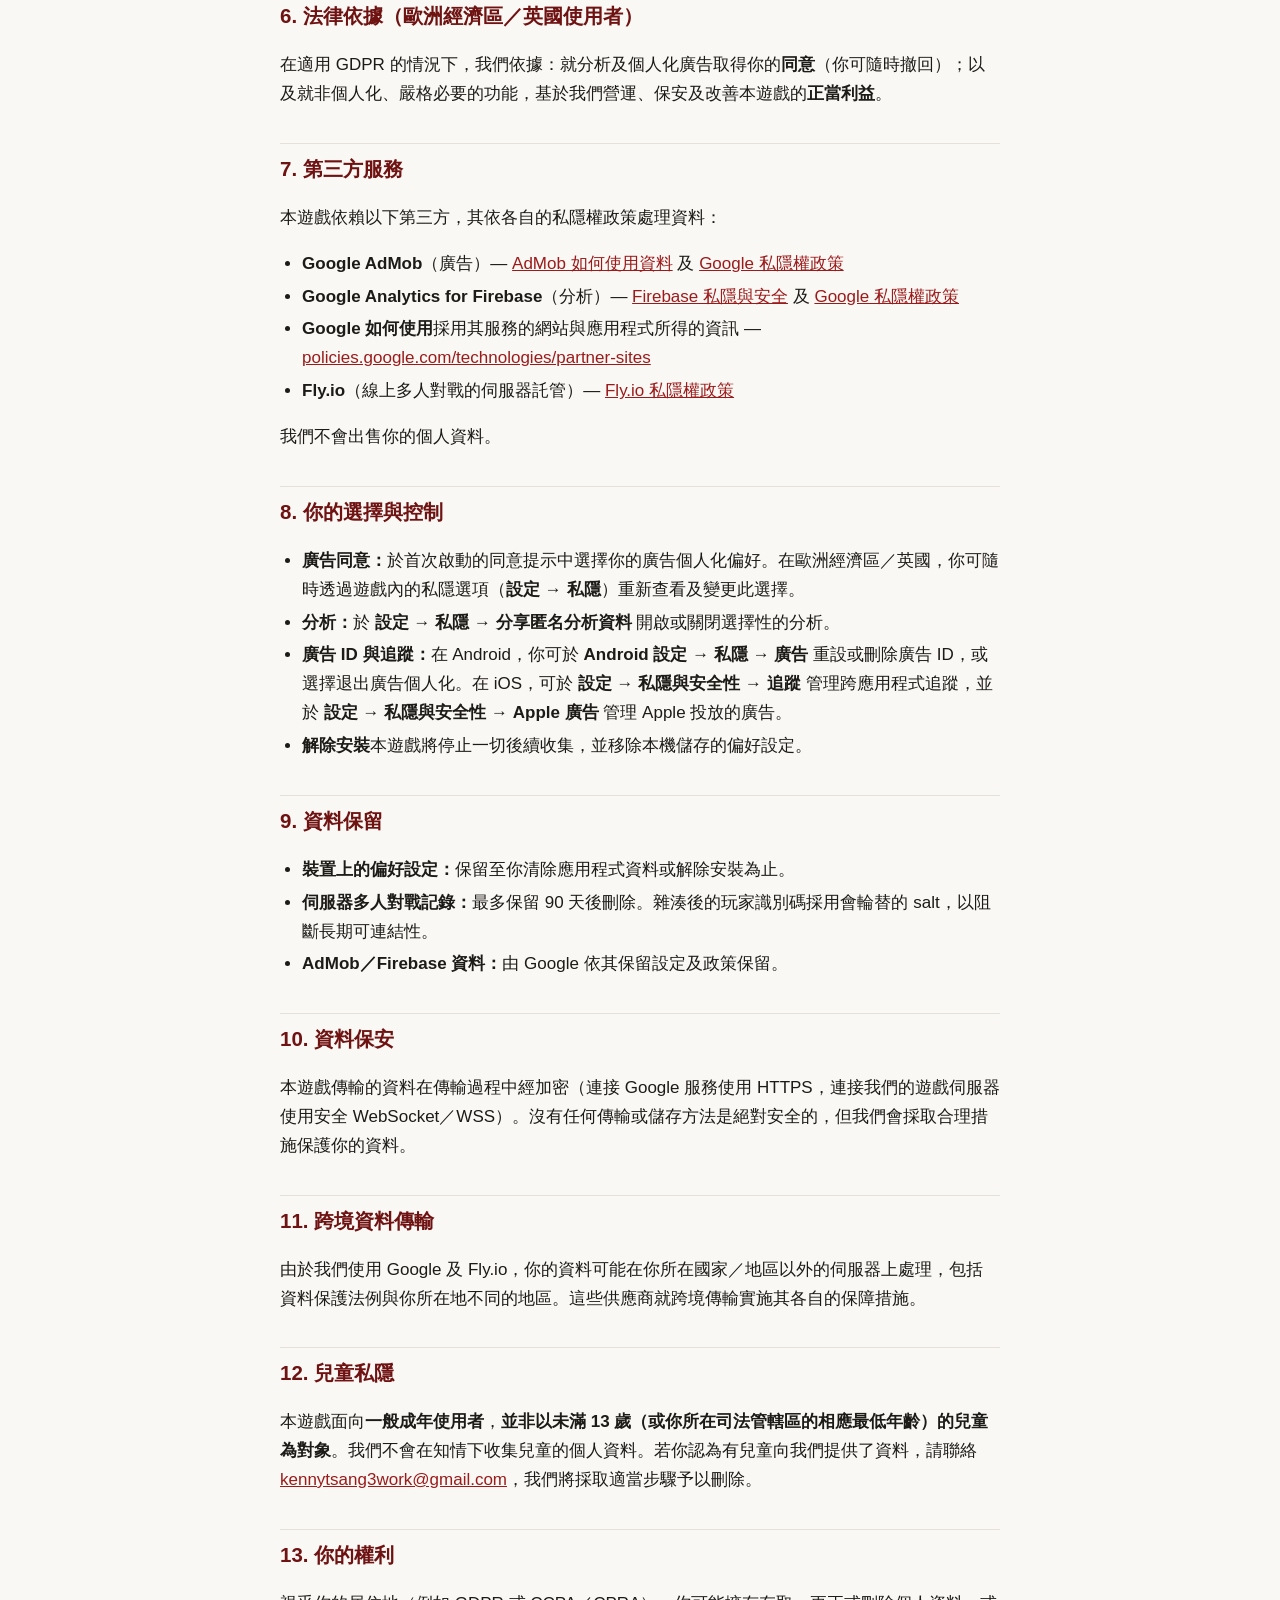
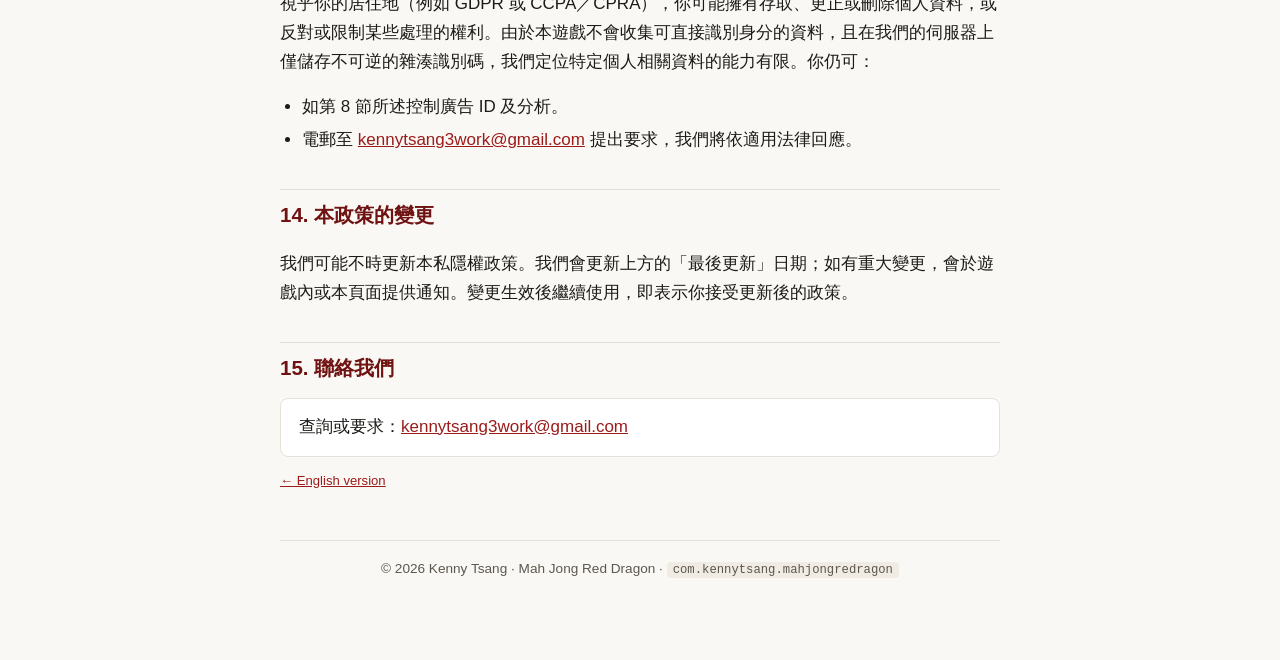
==== commit feb5a4bf: "Add iOS coverage (ATT/IDFA, App Store) to privacy policy; fix app name on support page Co-Authored-B" ====
--- a/index.html
+++ b/index.html
@@ -121,7 +121,7 @@
 
   <header class="masthead">
     <h1>Privacy Policy · <span class="appname">Mah Jong Red Dragon</span></h1>
-    <p class="dates">Effective date: 29 May 2026 &nbsp;·&nbsp; Last updated: 29 May 2026</p>
+    <p class="dates">Effective date: 29 May 2026 &nbsp;·&nbsp; Last updated: 4 June 2026</p>
   </header>
 
   <nav class="lang" aria-label="Language">
@@ -137,7 +137,7 @@
       (&ldquo;the App&rdquo;, &ldquo;we&rdquo;, &ldquo;us&rdquo;, or &ldquo;our&rdquo;),
       developed by <strong>Kenny Tsang</strong>, collects, uses, and shares information when
       you use it. By installing or using the App, you agree to the practices described here.
-      The App is distributed on Google Play (package <code>com.kennytsang.mahjongredragon</code>).
+      The App is distributed on the Apple App Store and Google Play (Android package <code>com.kennytsang.mahjongredragon</code>).
     </div>
 
     <h2>1. Summary</h2>
@@ -157,7 +157,7 @@
     <p>You do not need to create an account or provide personal details to play. The information involved falls into the following categories.</p>
 
     <h3>a. Advertising data (Google AdMob)</h3>
-    <p>The App displays ads provided by Google AdMob. To serve and measure ads, the AdMob SDK may access your device&rsquo;s <strong>advertising identifier</strong> (Android Advertising ID) and collect ad-interaction data such as impressions and clicks, together with general device information (device model, OS version, coarse region). Whether ads are personalized depends on the choice you make in the consent prompt shown on first launch, provided through Google&rsquo;s User Messaging Platform (UMP). See the Google policies linked in Section&nbsp;7.</p>
+    <p>The App displays ads provided by Google AdMob. To serve and measure ads, the AdMob SDK may access your device&rsquo;s <strong>advertising identifier</strong> (the Android Advertising ID, or the Identifier for Advertisers / &ldquo;IDFA&rdquo; on iOS) and collect ad-interaction data such as impressions and clicks, together with general device information (device model, OS version, coarse region). Whether ads are personalized depends on the choice you make in the consent prompt shown on first launch, provided through Google&rsquo;s User Messaging Platform (UMP). <strong>On iOS</strong>, accessing the IDFA for cross-app tracking additionally requires your permission through Apple&rsquo;s App Tracking Transparency (ATT) prompt; if you do not allow tracking, the IDFA is not used to personalize ads. You can change this at any time in <strong>iOS Settings → Privacy &amp; Security → Tracking</strong>. See the Google policies linked in Section&nbsp;7.</p>
 
     <h3>b. Analytics data (Google Analytics for Firebase) — optional</h3>
     <p>When you allow it, the App uses Google Analytics for Firebase to collect anonymous usage events that help us improve the game — for example: app opens and session length, which screens and menus you open, match and round outcomes (mode, scores, duration, number of kongs), settings changes, and multiplayer connection attempts. These events are tied to an app-instance identifier, <strong>not</strong> to your name.</p>
@@ -172,7 +172,7 @@
     <p>These operational logs are kept for <strong>up to 90 days</strong> and then deleted. Single-player mode does not connect to our server.</p>
 
     <h3>d. Information stored only on your device</h3>
-    <p>Your preferences (language, sound and music volume, consent choices) are saved locally on your device using Android&rsquo;s app-preferences storage. This data stays on your device and is not transmitted to us.</p>
+    <p>Your preferences (language, sound and music volume, consent choices) are saved locally on your device using the operating system&rsquo;s standard app-preferences storage (Android SharedPreferences / iOS UserDefaults). This data stays on your device and is not transmitted to us.</p>
 
     <h2>4. What we do NOT collect</h2>
     <ul>
@@ -209,7 +209,7 @@
     <ul>
       <li><strong>Ad consent:</strong> Choose your ad-personalization preference in the consent prompt shown on first launch. In the EEA / UK you can revisit and change this choice at any time via the in-app privacy options (<strong>Settings → Privacy</strong>).</li>
       <li><strong>Analytics:</strong> Turn the optional analytics toggle on or off at <strong>Settings → Privacy → Share anonymous analytics</strong>.</li>
-      <li><strong>Advertising ID:</strong> You can reset or delete your Android Advertising ID, or opt out of ad personalization, in <strong>Android Settings → Privacy → Ads</strong>.</li>
+      <li><strong>Advertising ID &amp; tracking:</strong> On Android, reset or delete your Advertising ID, or opt out of ad personalization, in <strong>Android Settings → Privacy → Ads</strong>. On iOS, manage cross-app tracking in <strong>Settings → Privacy &amp; Security → Tracking</strong>, and Apple-delivered ads in <strong>Settings → Privacy &amp; Security → Apple Advertising</strong>.</li>
       <li><strong>Uninstalling</strong> the App stops all further collection and removes locally-stored preferences.</li>
     </ul>
 
@@ -255,8 +255,8 @@
     <div class="lead">
       本私隱權政策說明由 <strong>Kenny Tsang</strong> 開發的手機遊戲
       <strong>Mah Jong Red Dragon</strong>（下稱「本遊戲」或「我們」）在你使用時如何收集、
-      使用及分享資料。安裝或使用本遊戲，即表示你同意本政策所述的做法。本遊戲於 Google Play
-      發行（套件名稱 <code>com.kennytsang.mahjongredragon</code>）。
+      使用及分享資料。安裝或使用本遊戲，即表示你同意本政策所述的做法。本遊戲於 Apple App Store
+      及 Google Play 發行（Android 套件名稱 <code>com.kennytsang.mahjongredragon</code>）。
     </div>
 
     <h2>1. 摘要</h2>
@@ -276,7 +276,7 @@
     <p>你毋須註冊帳戶或提供個人資料即可遊玩。所涉及的資料分為以下幾類。</p>
 
     <h3>a. 廣告資料（Google AdMob）</h3>
-    <p>本遊戲會顯示由 Google AdMob 提供的廣告。為提供及衡量廣告成效，AdMob SDK 可能存取你裝置的<strong>廣告識別碼</strong>（Android 廣告 ID），並收集廣告互動資料（如曝光及點擊）及一般裝置資訊（裝置型號、作業系統版本、概略地區）。廣告是否個人化，取決於你在首次啟動時透過 Google User Messaging Platform（UMP）同意提示所作的選擇。詳見第 7 節所列 Google 政策。</p>
+    <p>本遊戲會顯示由 Google AdMob 提供的廣告。為提供及衡量廣告成效，AdMob SDK 可能存取你裝置的<strong>廣告識別碼</strong>（Android 廣告 ID，或 iOS 的廣告識別碼 IDFA），並收集廣告互動資料（如曝光及點擊）及一般裝置資訊（裝置型號、作業系統版本、概略地區）。廣告是否個人化，取決於你在首次啟動時透過 Google User Messaging Platform（UMP）同意提示所作的選擇。<strong>在 iOS 上</strong>，存取 IDFA 進行跨應用程式追蹤另需透過 Apple 的「App 追蹤透明度」(ATT) 提示取得你的授權；若你不允許追蹤，便不會使用 IDFA 進行廣告個人化。你可隨時於 <strong>iOS 設定 → 私隱與安全性 → 追蹤</strong> 變更。詳見第 7 節所列 Google 政策。</p>
 
     <h3>b. 分析資料（Google Analytics for Firebase）— 選擇性</h3>
     <p>在你同意的情況下，本遊戲會使用 Google Analytics for Firebase 收集匿名使用事件，以協助我們改善遊戲，例如：應用程式開啟次數與使用時長、你開啟的畫面與選單、對局與每局結果（模式、分數、時長、槓數）、設定變更，以及多人連線嘗試。這些事件僅與一個應用程式執行個體識別碼相連，<strong>並不</strong>連結你的姓名。</p>
@@ -291,7 +291,7 @@
     <p>這些營運記錄最多保留 <strong>90 天</strong>，之後刪除。單人模式不會連接我們的伺服器。</p>
 
     <h3>d. 僅儲存於你裝置上的資料</h3>
-    <p>你的偏好設定（語言、音效與音樂音量、同意選項）會以 Android 應用程式偏好儲存方式保存在你的裝置上。這些資料留存於你的裝置，不會傳送給我們。</p>
+    <p>你的偏好設定（語言、音效與音樂音量、同意選項）會以作業系統標準的應用程式偏好儲存方式（Android SharedPreferences／iOS UserDefaults）保存在你的裝置上。這些資料留存於你的裝置，不會傳送給我們。</p>
 
     <h2>4. 我們不會收集的資料</h2>
     <ul>
@@ -328,7 +328,7 @@
     <ul>
       <li><strong>廣告同意：</strong>於首次啟動的同意提示中選擇你的廣告個人化偏好。在歐洲經濟區／英國，你可隨時透過遊戲內的私隱選項（<strong>設定 → 私隱</strong>）重新查看及變更此選擇。</li>
       <li><strong>分析：</strong>於 <strong>設定 → 私隱 → 分享匿名分析資料</strong> 開啟或關閉選擇性的分析。</li>
-      <li><strong>廣告 ID：</strong>你可於 <strong>Android 設定 → 私隱 → 廣告</strong> 重設或刪除你的 Android 廣告 ID，或選擇退出廣告個人化。</li>
+      <li><strong>廣告 ID 與追蹤：</strong>在 Android，你可於 <strong>Android 設定 → 私隱 → 廣告</strong> 重設或刪除廣告 ID，或選擇退出廣告個人化。在 iOS，可於 <strong>設定 → 私隱與安全性 → 追蹤</strong> 管理跨應用程式追蹤，並於 <strong>設定 → 私隱與安全性 → Apple 廣告</strong> 管理 Apple 投放的廣告。</li>
       <li><strong>解除安裝</strong>本遊戲將停止一切後續收集，並移除本機儲存的偏好設定。</li>
     </ul>
 
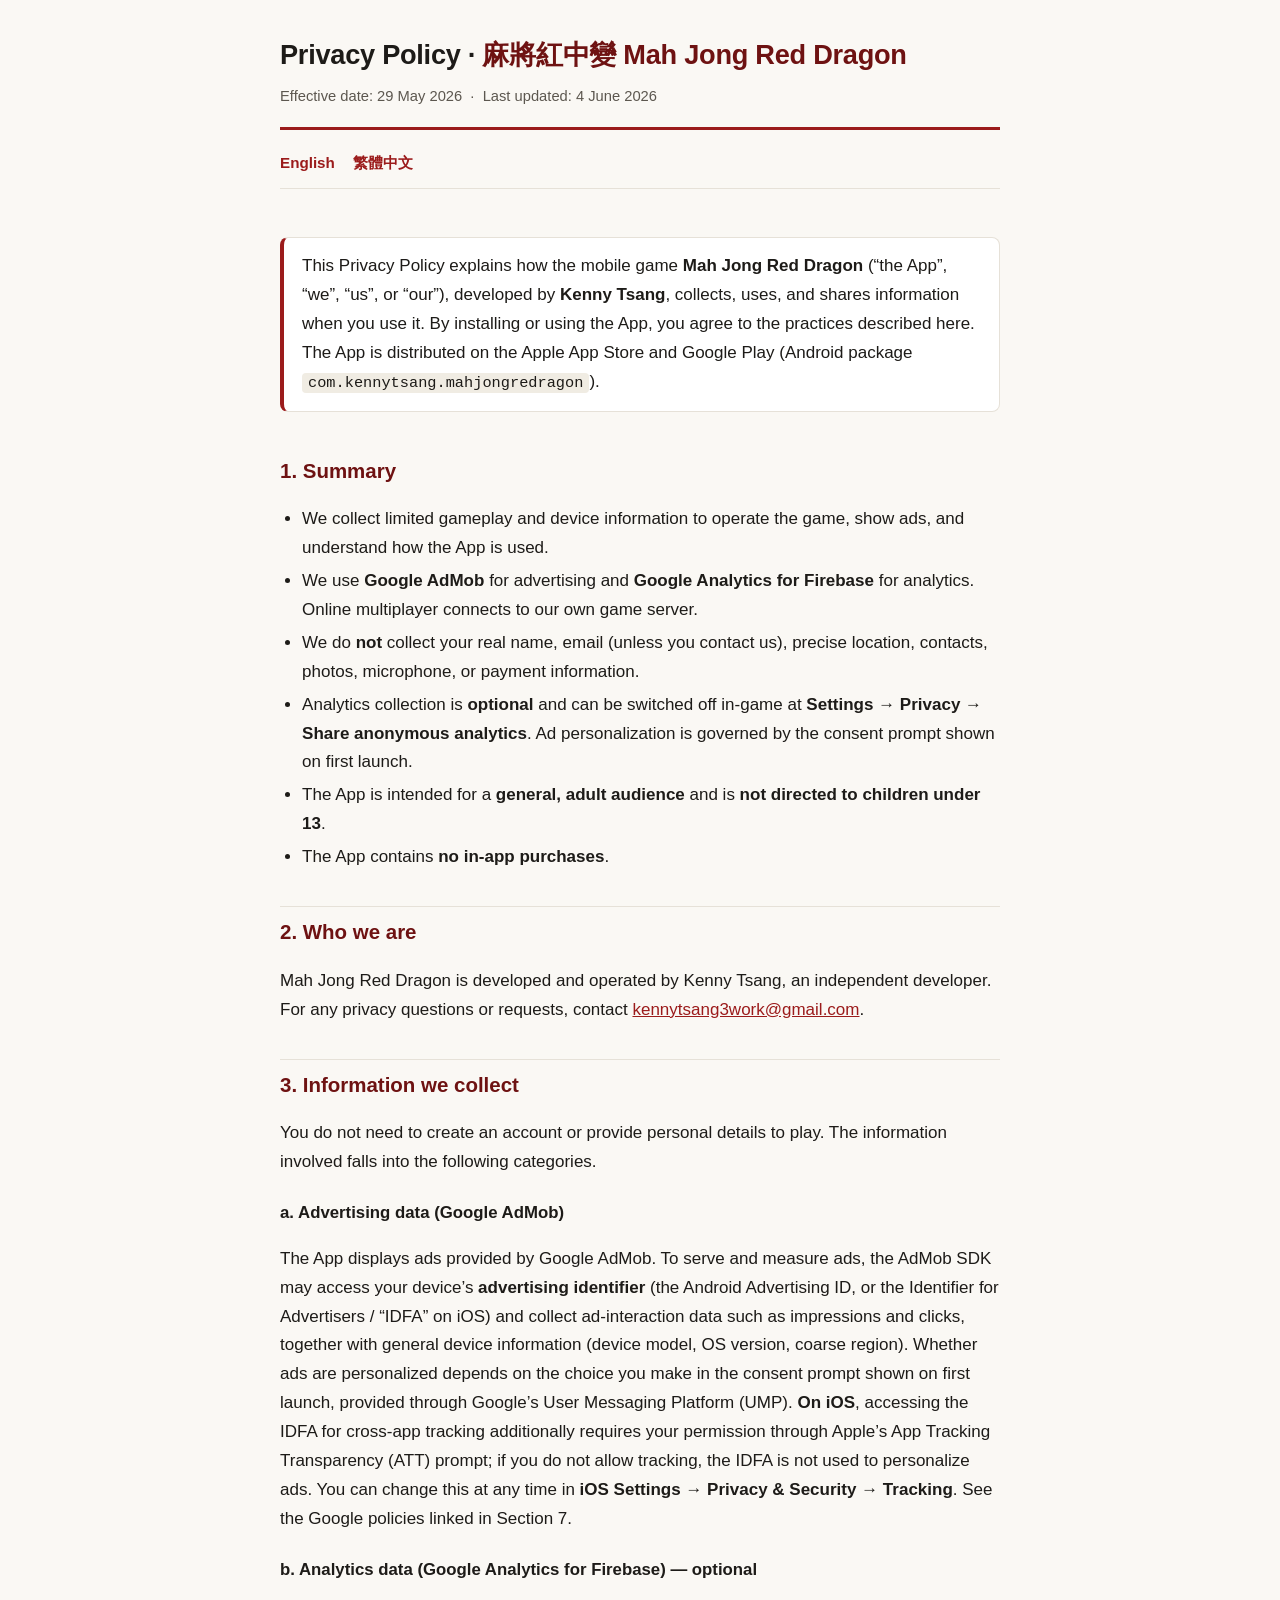
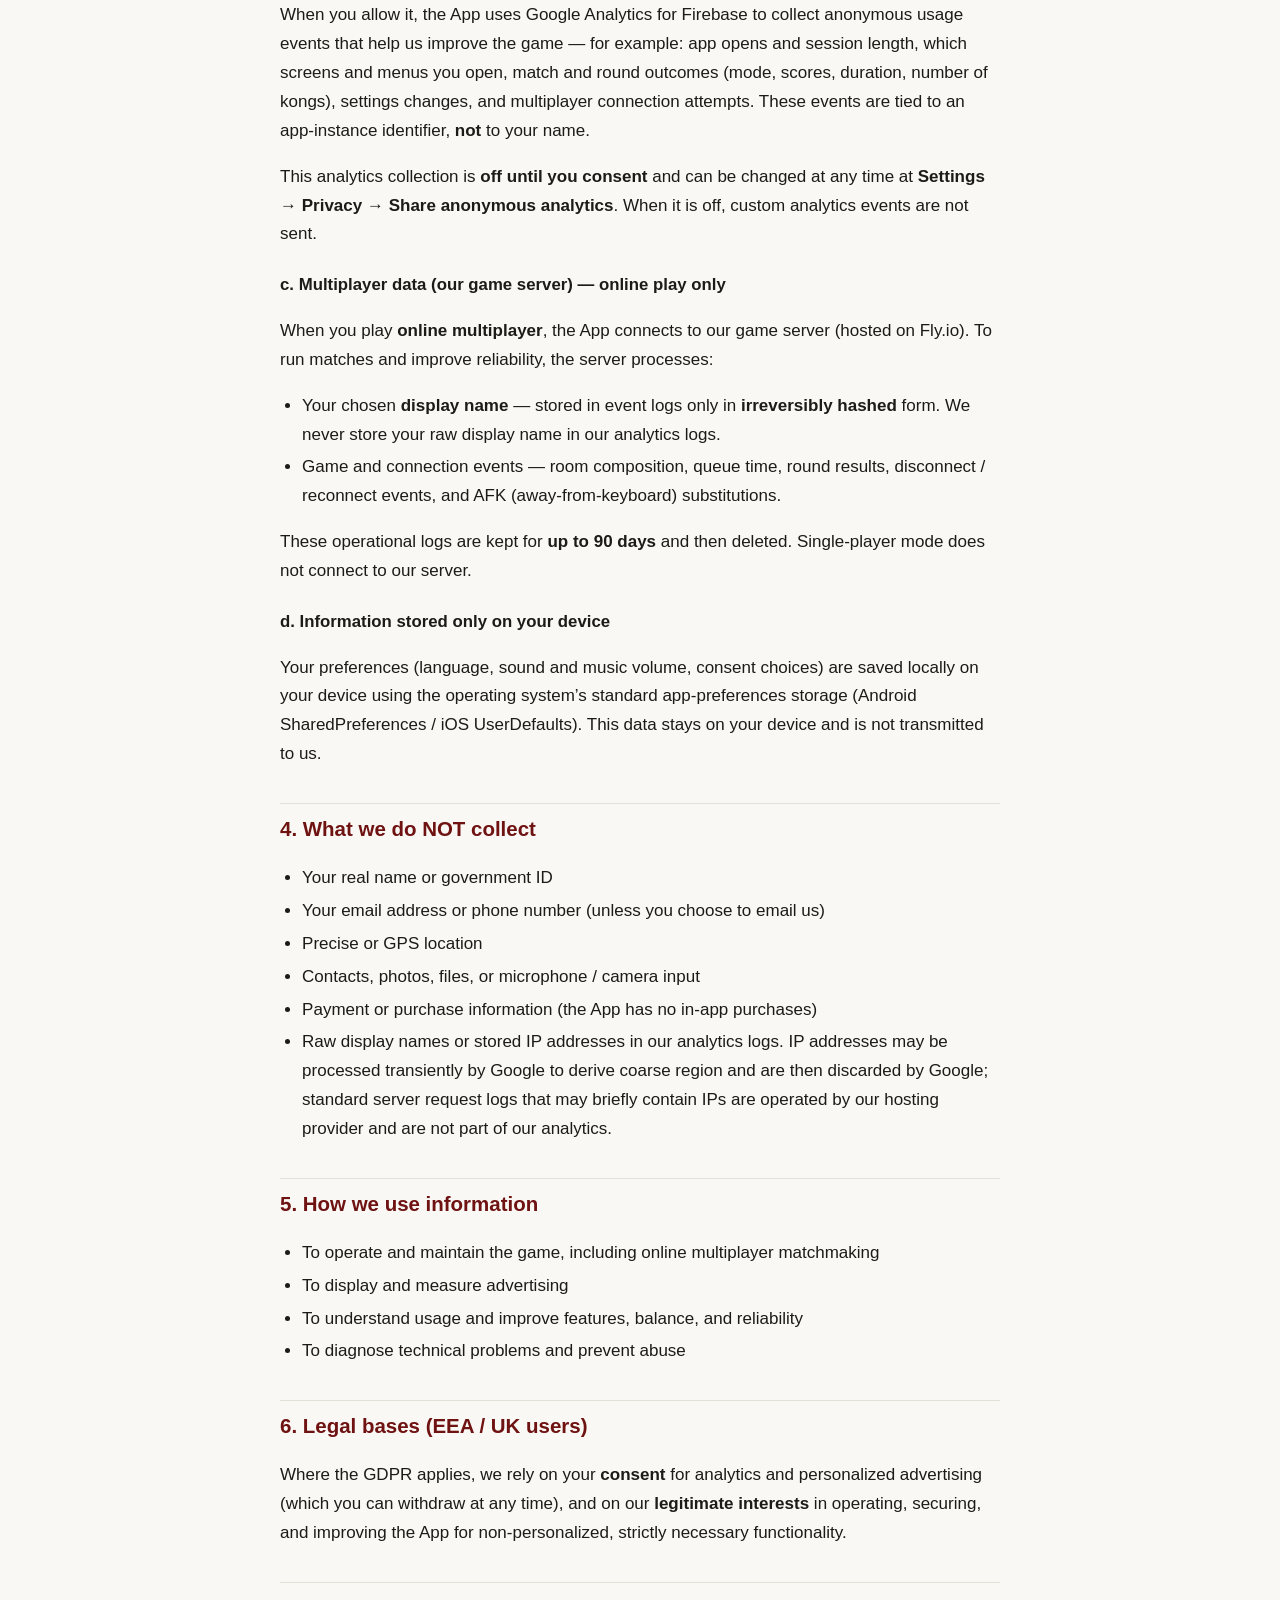
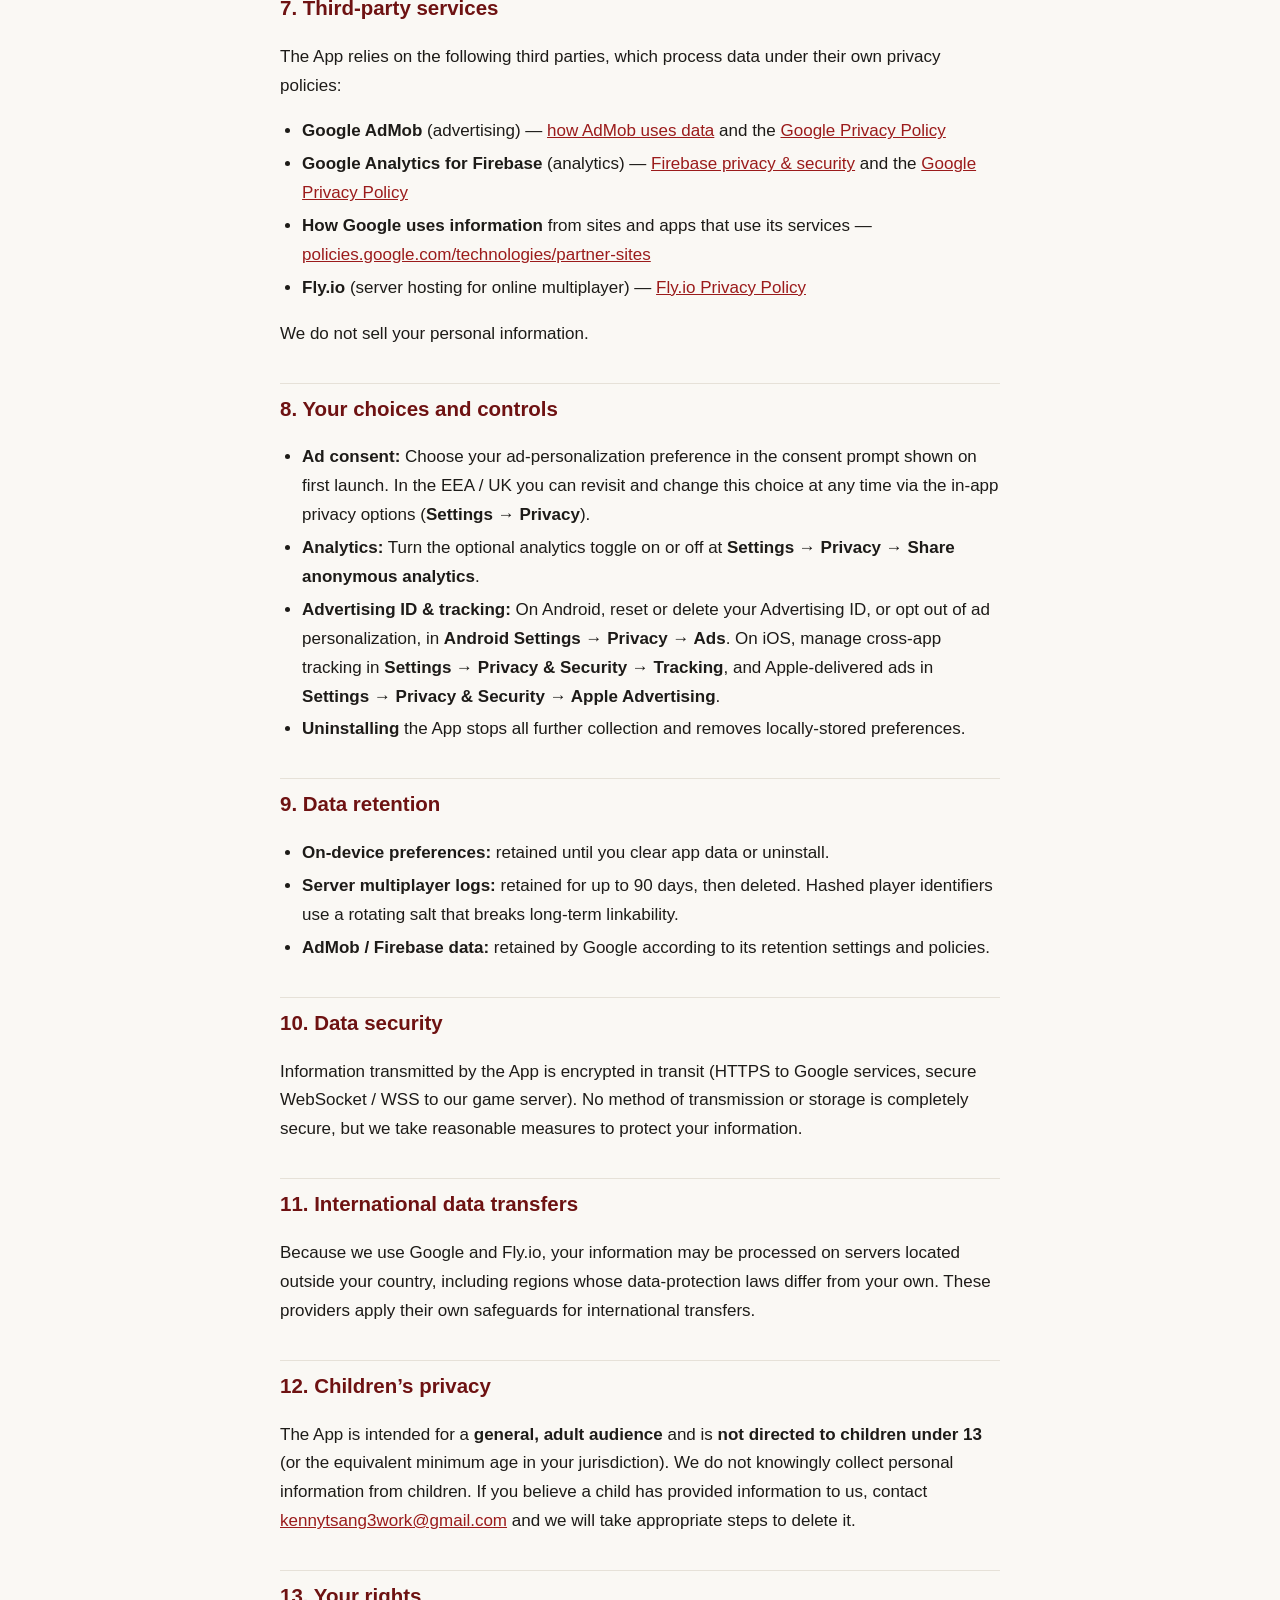
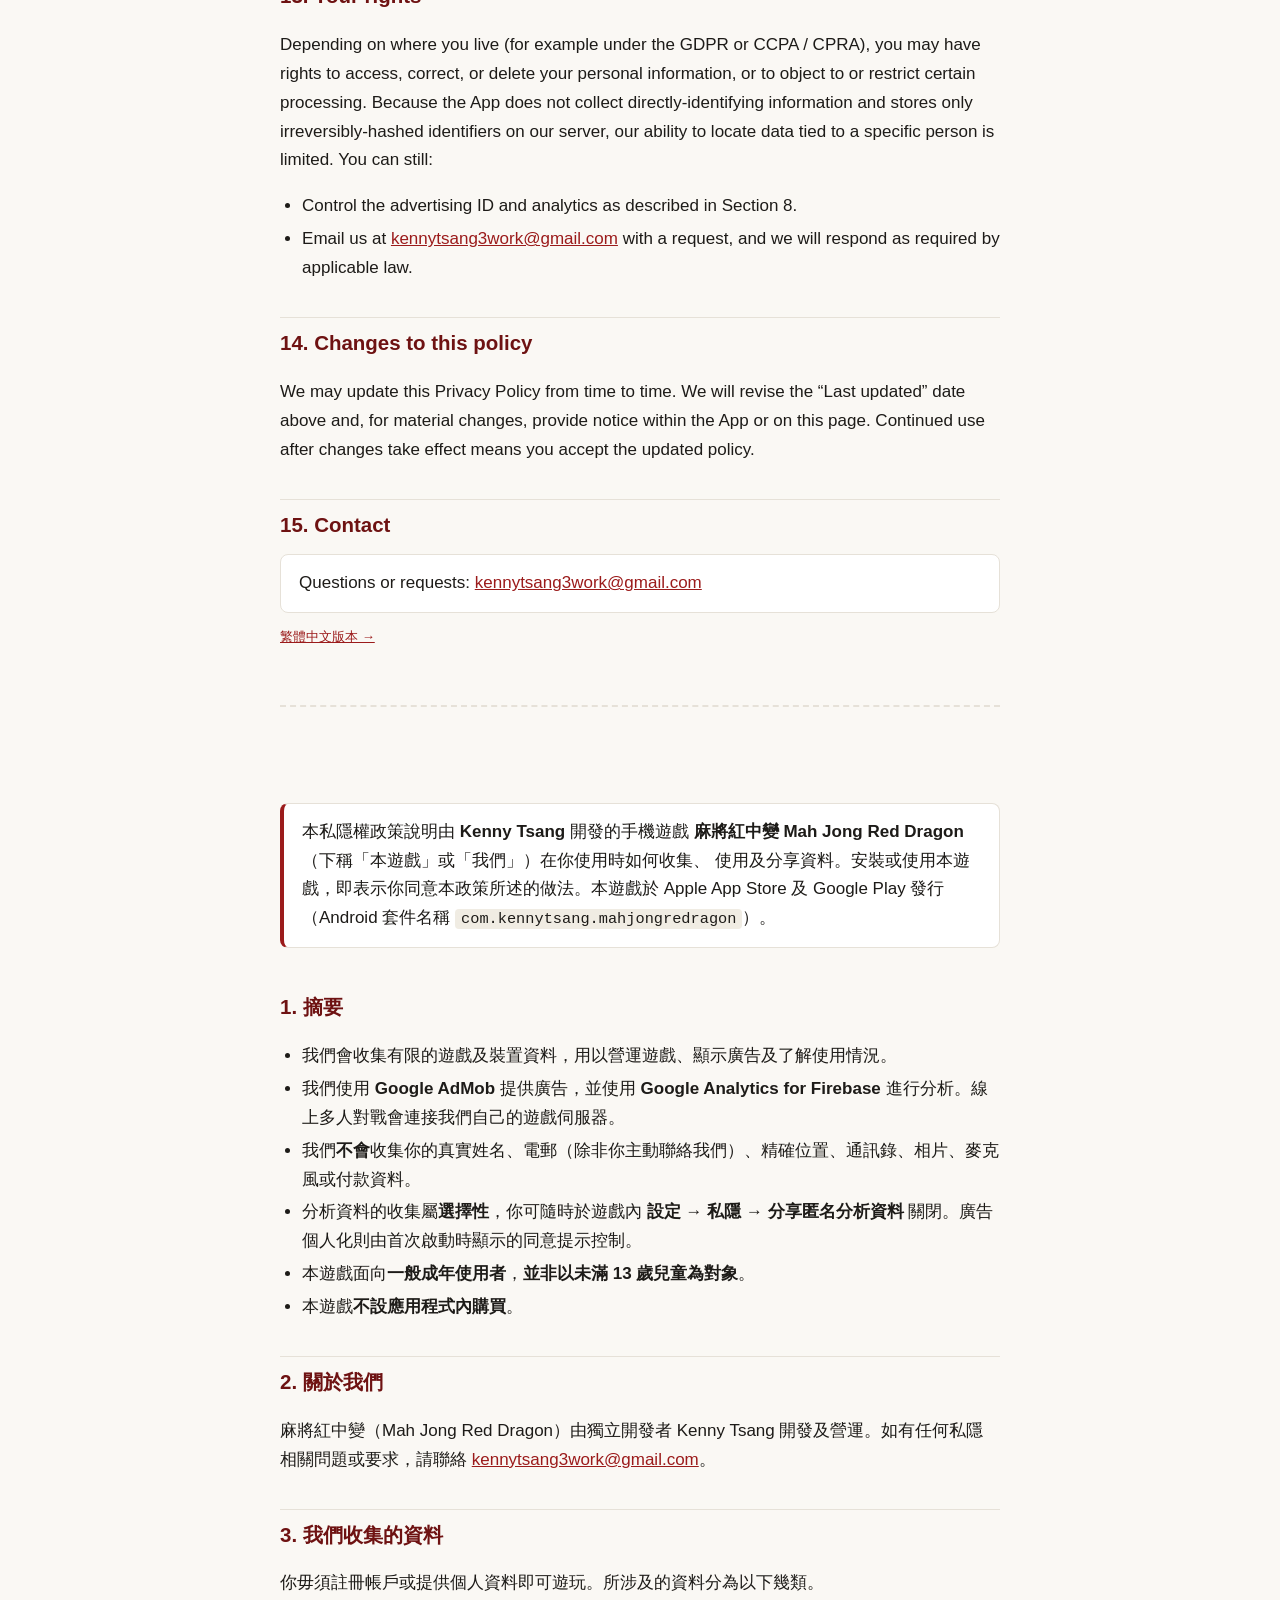
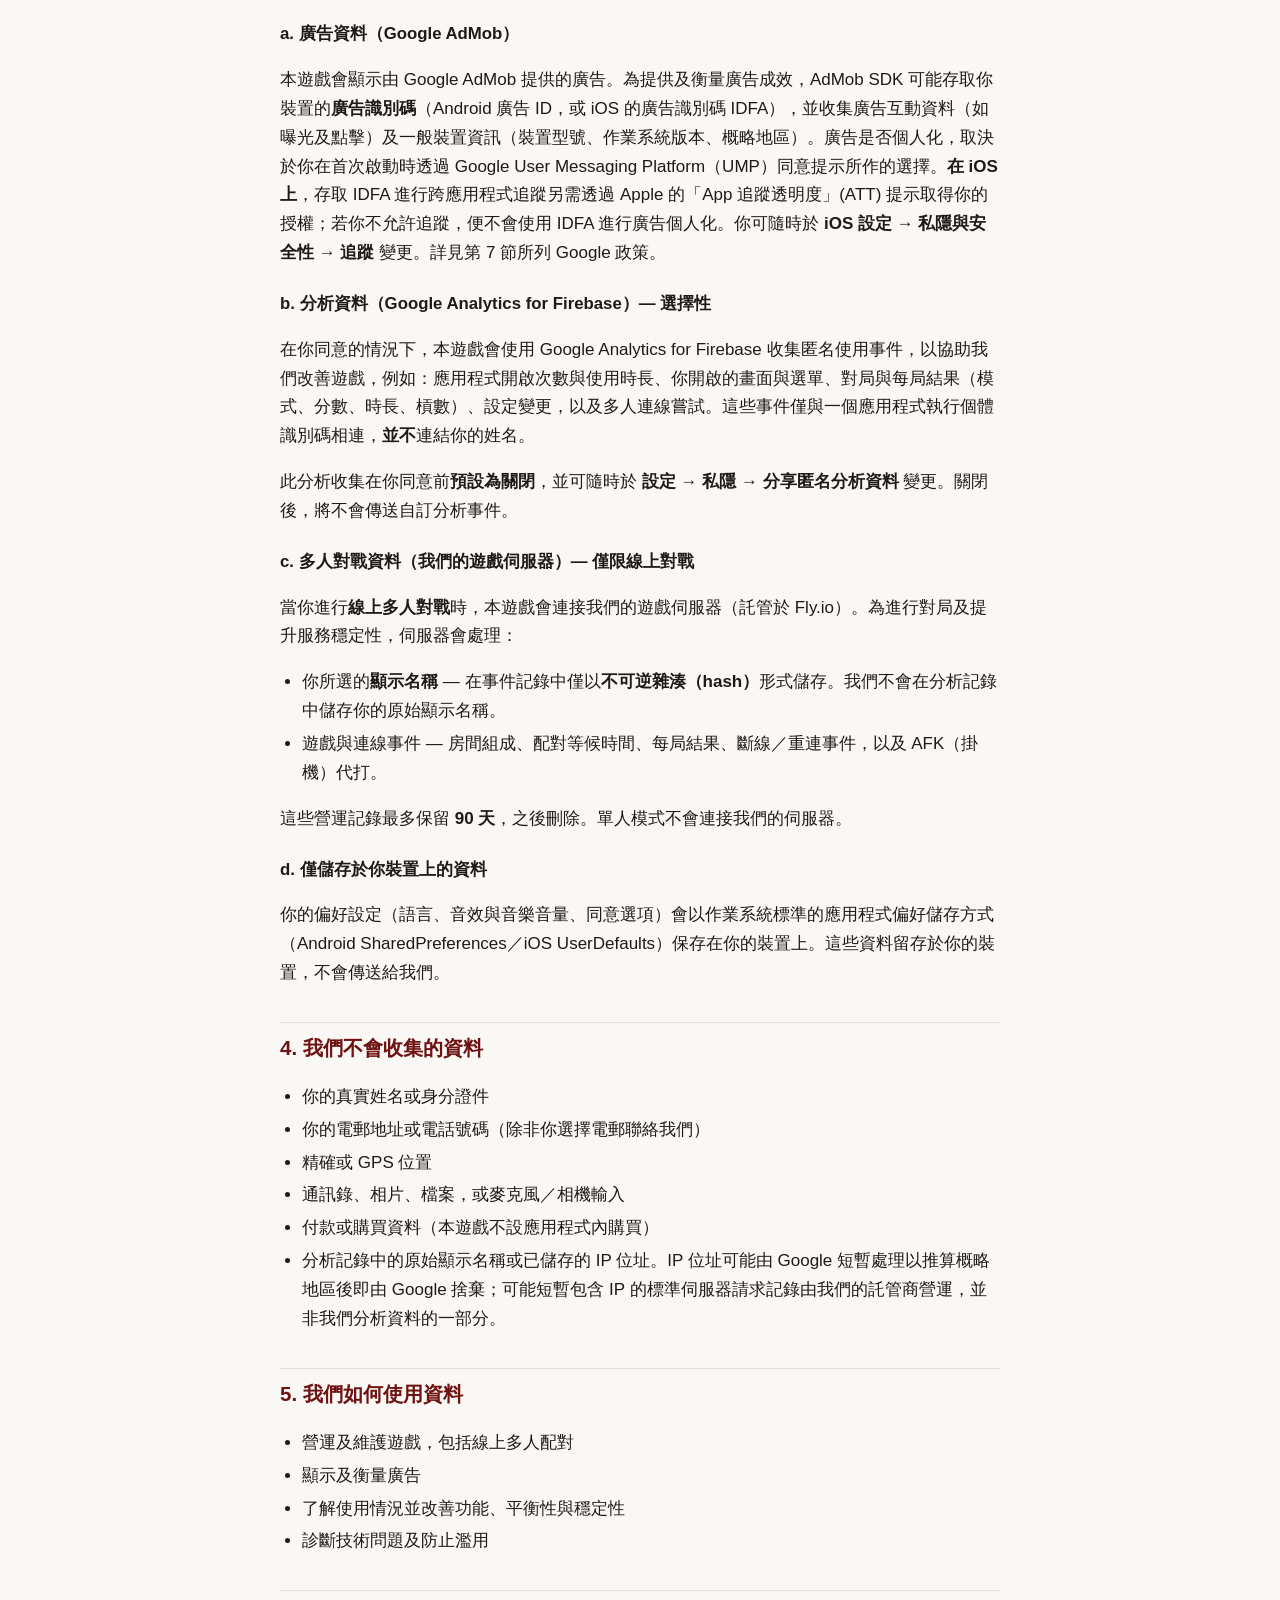
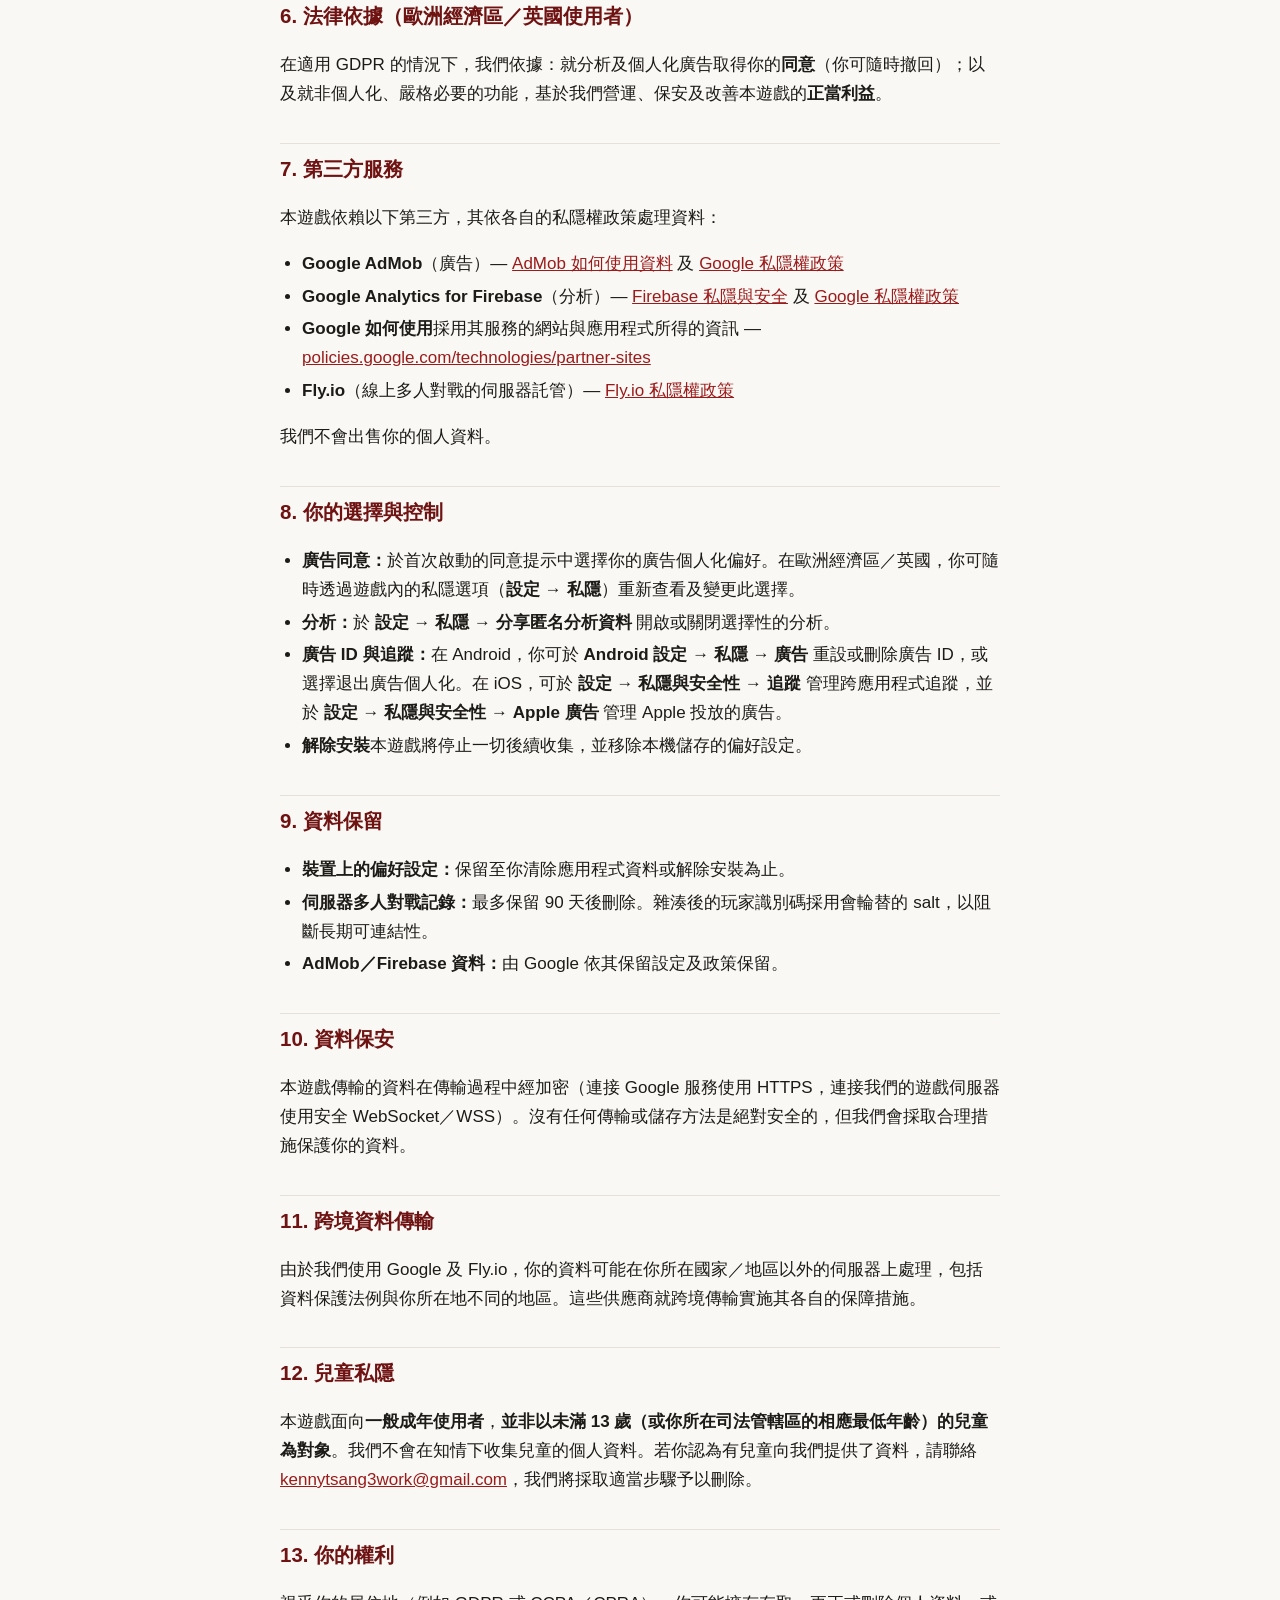
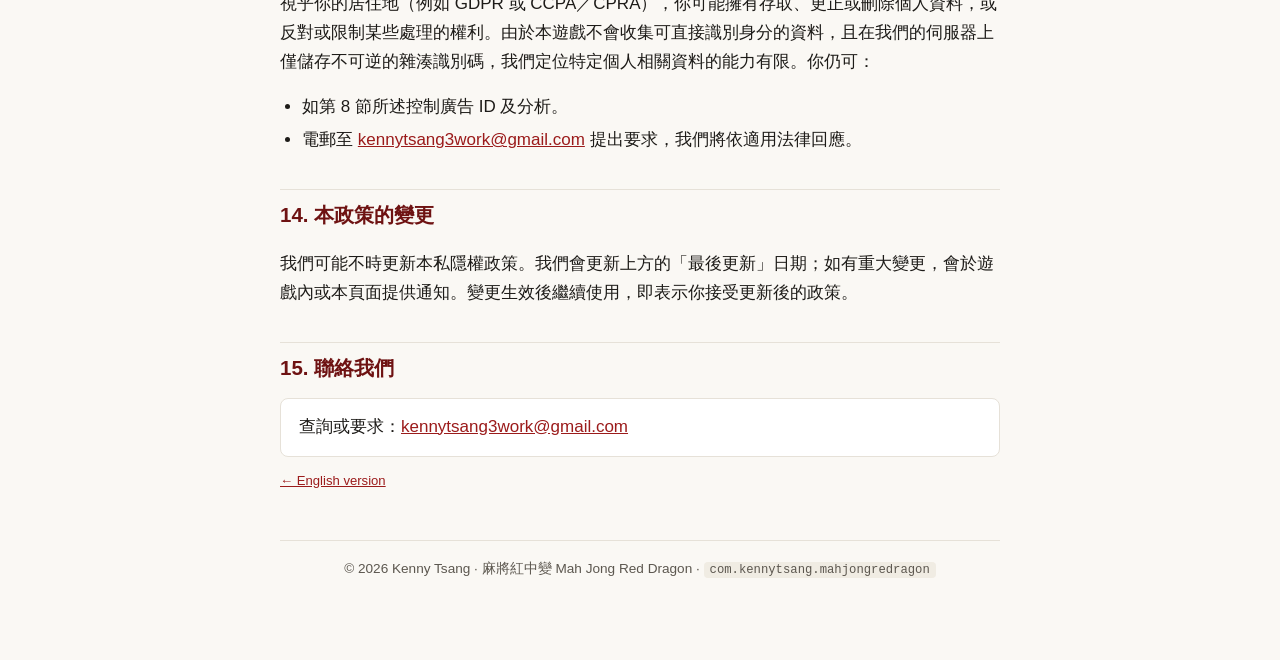
==== commit 943180fe: "Show Chinese app name 麻將紅中變 in privacy policy Co-Authored-By: Claude Opus 4.8 <noreply@anthropic.com" ====
--- a/index.html
+++ b/index.html
@@ -120,7 +120,7 @@
 <div class="wrap">
 
   <header class="masthead">
-    <h1>Privacy Policy · <span class="appname">Mah Jong Red Dragon</span></h1>
+    <h1>Privacy Policy · <span class="appname">麻將紅中變 Mah Jong Red Dragon</span></h1>
     <p class="dates">Effective date: 29 May 2026 &nbsp;·&nbsp; Last updated: 4 June 2026</p>
   </header>
 
@@ -254,7 +254,7 @@
 
     <div class="lead">
       本私隱權政策說明由 <strong>Kenny Tsang</strong> 開發的手機遊戲
-      <strong>Mah Jong Red Dragon</strong>（下稱「本遊戲」或「我們」）在你使用時如何收集、
+      <strong>麻將紅中變 Mah Jong Red Dragon</strong>（下稱「本遊戲」或「我們」）在你使用時如何收集、
       使用及分享資料。安裝或使用本遊戲，即表示你同意本政策所述的做法。本遊戲於 Apple App Store
       及 Google Play 發行（Android 套件名稱 <code>com.kennytsang.mahjongredragon</code>）。
     </div>
@@ -270,7 +270,7 @@
     </ul>
 
     <h2>2. 關於我們</h2>
-    <p>Mah Jong Red Dragon 由獨立開發者 Kenny Tsang 開發及營運。如有任何私隱相關問題或要求，請聯絡 <a href="mailto:kennytsang3work@gmail.com">kennytsang3work@gmail.com</a>。</p>
+    <p>麻將紅中變（Mah Jong Red Dragon）由獨立開發者 Kenny Tsang 開發及營運。如有任何私隱相關問題或要求，請聯絡 <a href="mailto:kennytsang3work@gmail.com">kennytsang3work@gmail.com</a>。</p>
 
     <h2>3. 我們收集的資料</h2>
     <p>你毋須註冊帳戶或提供個人資料即可遊玩。所涉及的資料分為以下幾類。</p>
@@ -367,7 +367,7 @@
   </section>
 
   <footer>
-    &copy; 2026 Kenny Tsang · Mah Jong Red Dragon · <code>com.kennytsang.mahjongredragon</code>
+    &copy; 2026 Kenny Tsang · 麻將紅中變 Mah Jong Red Dragon · <code>com.kennytsang.mahjongredragon</code>
   </footer>
 
 </div>
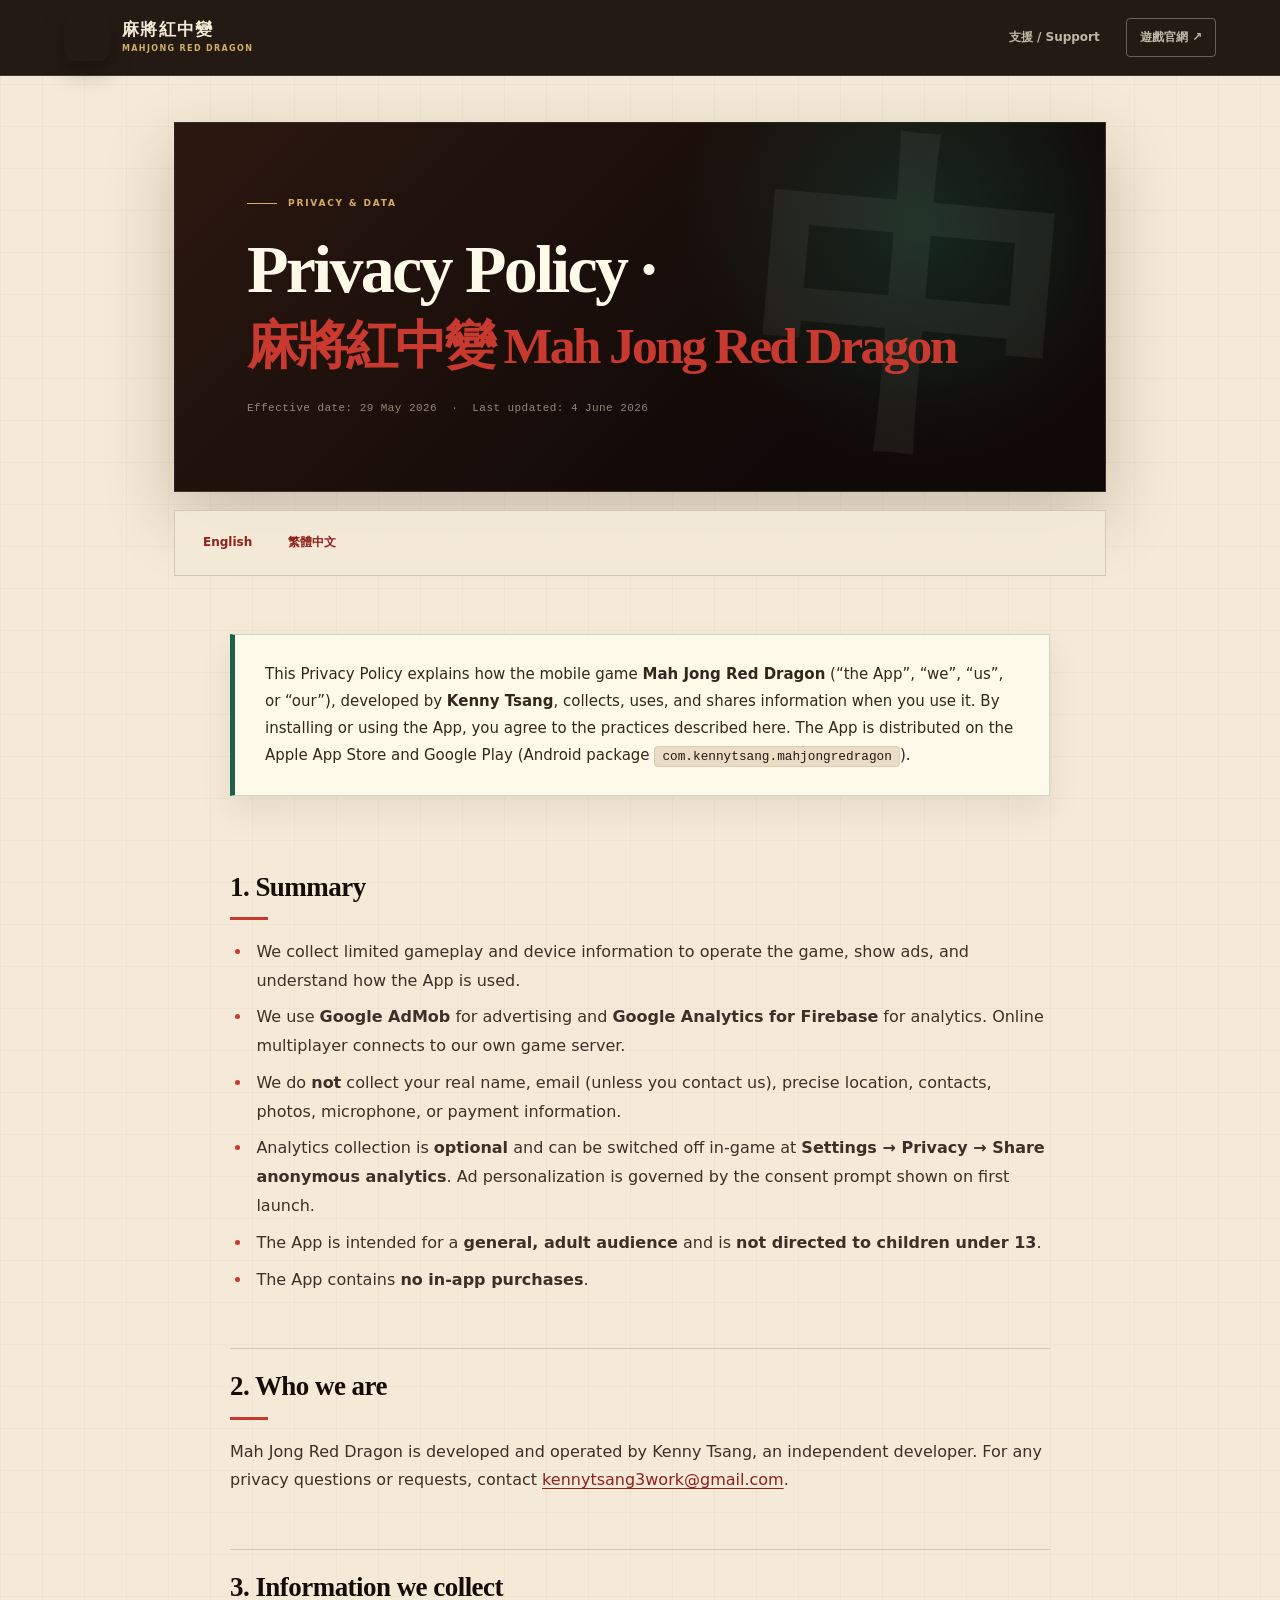
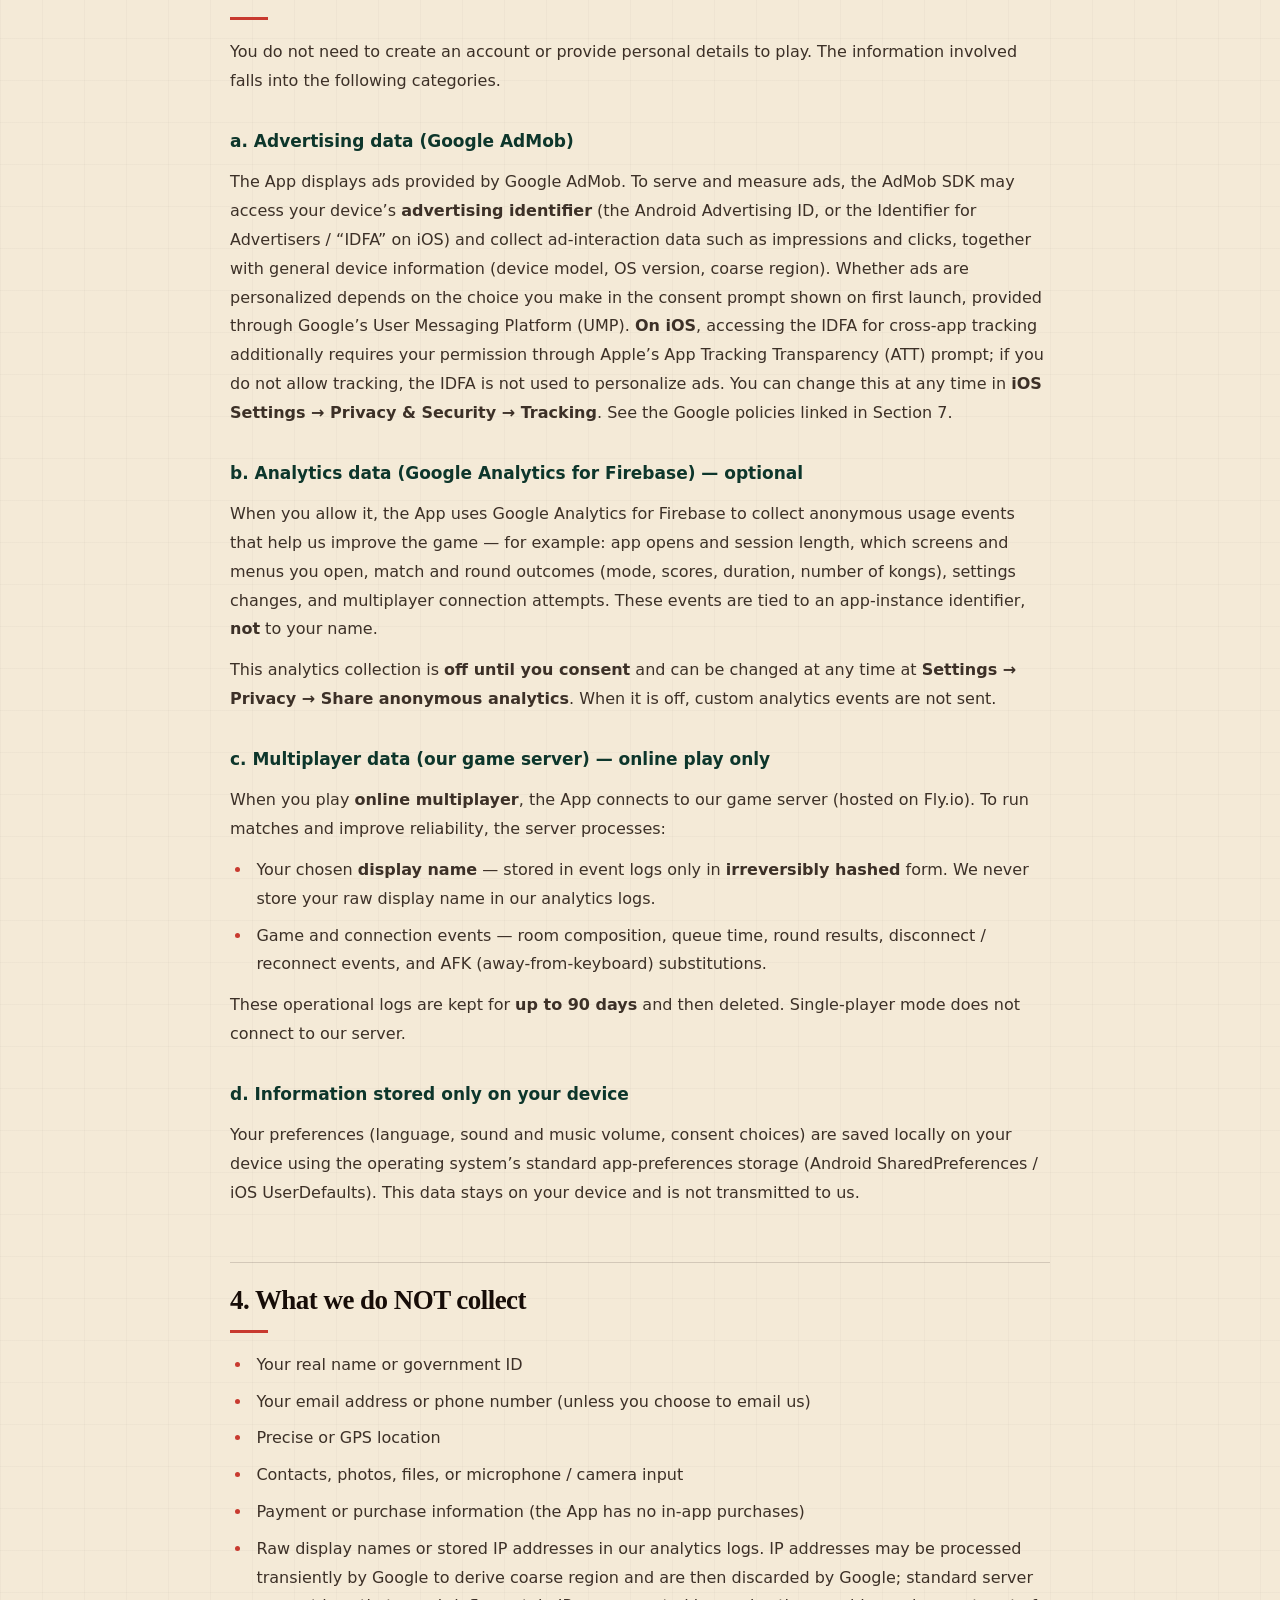
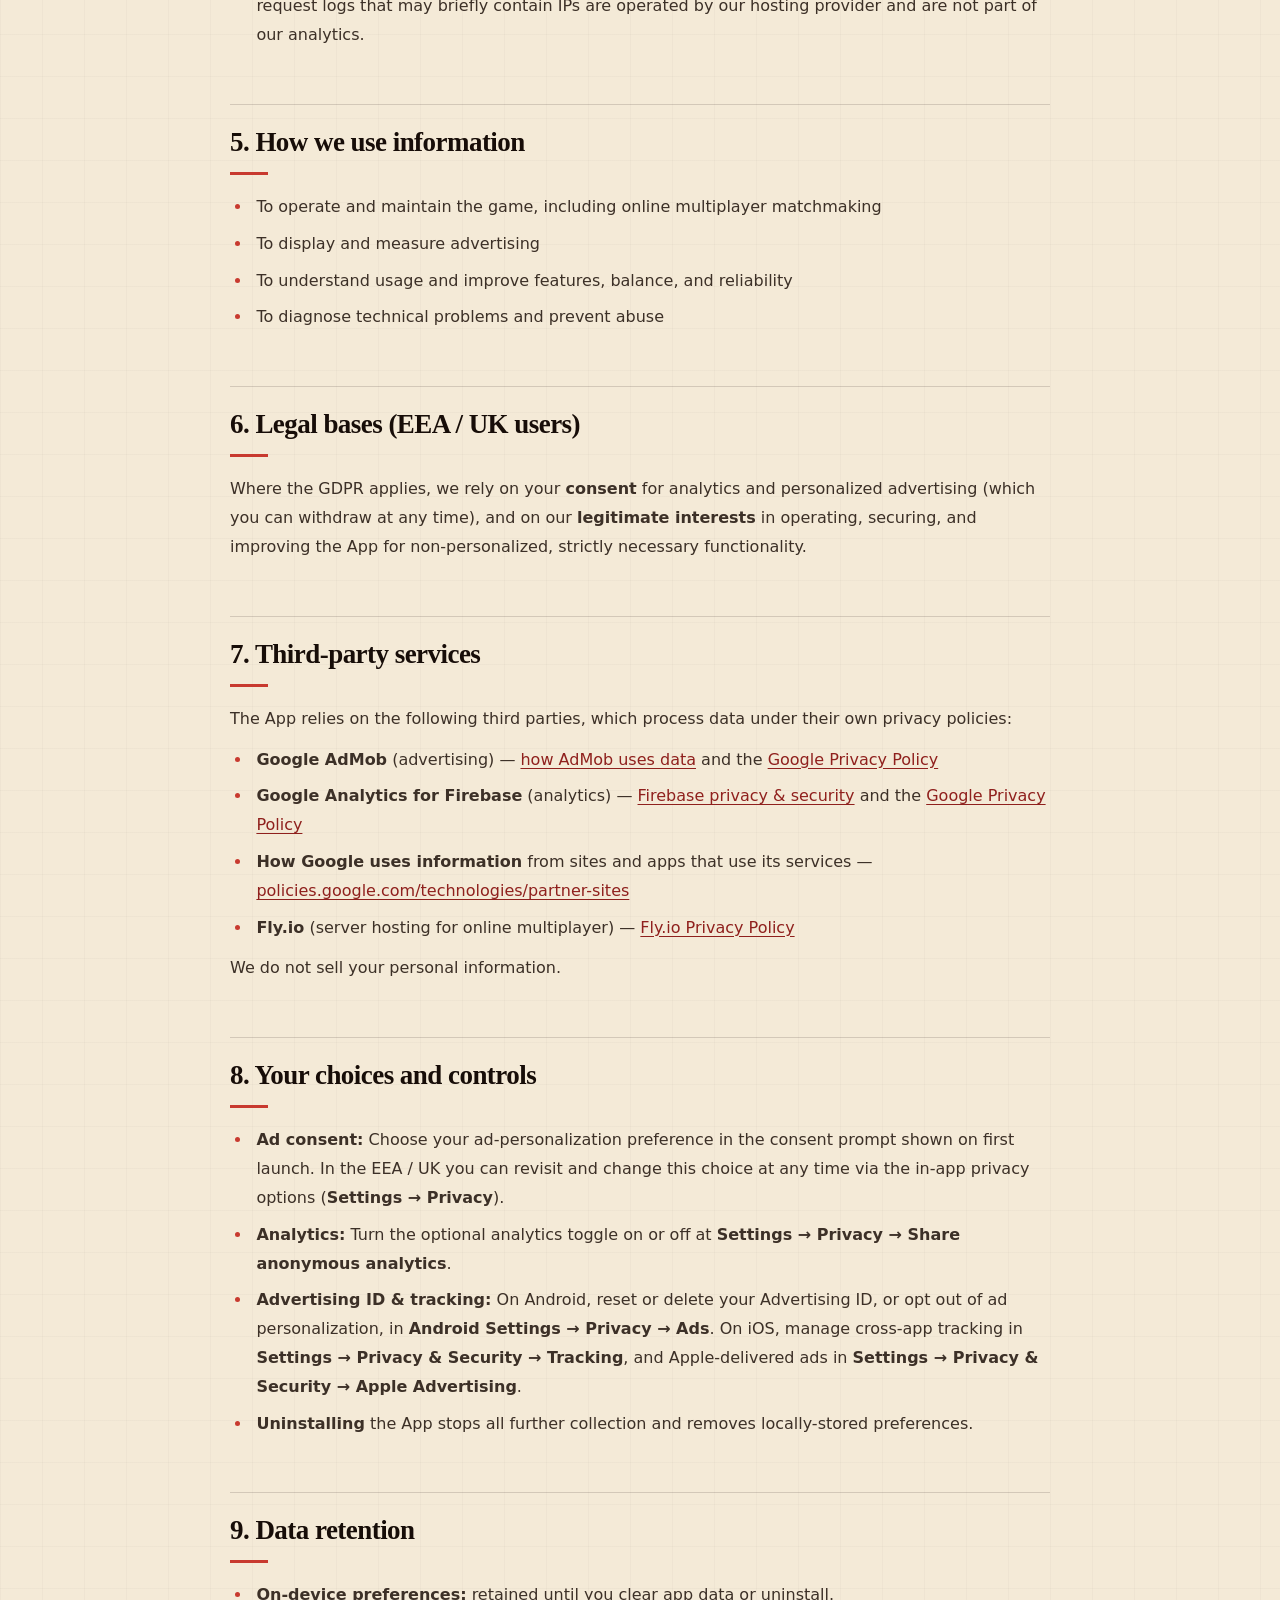
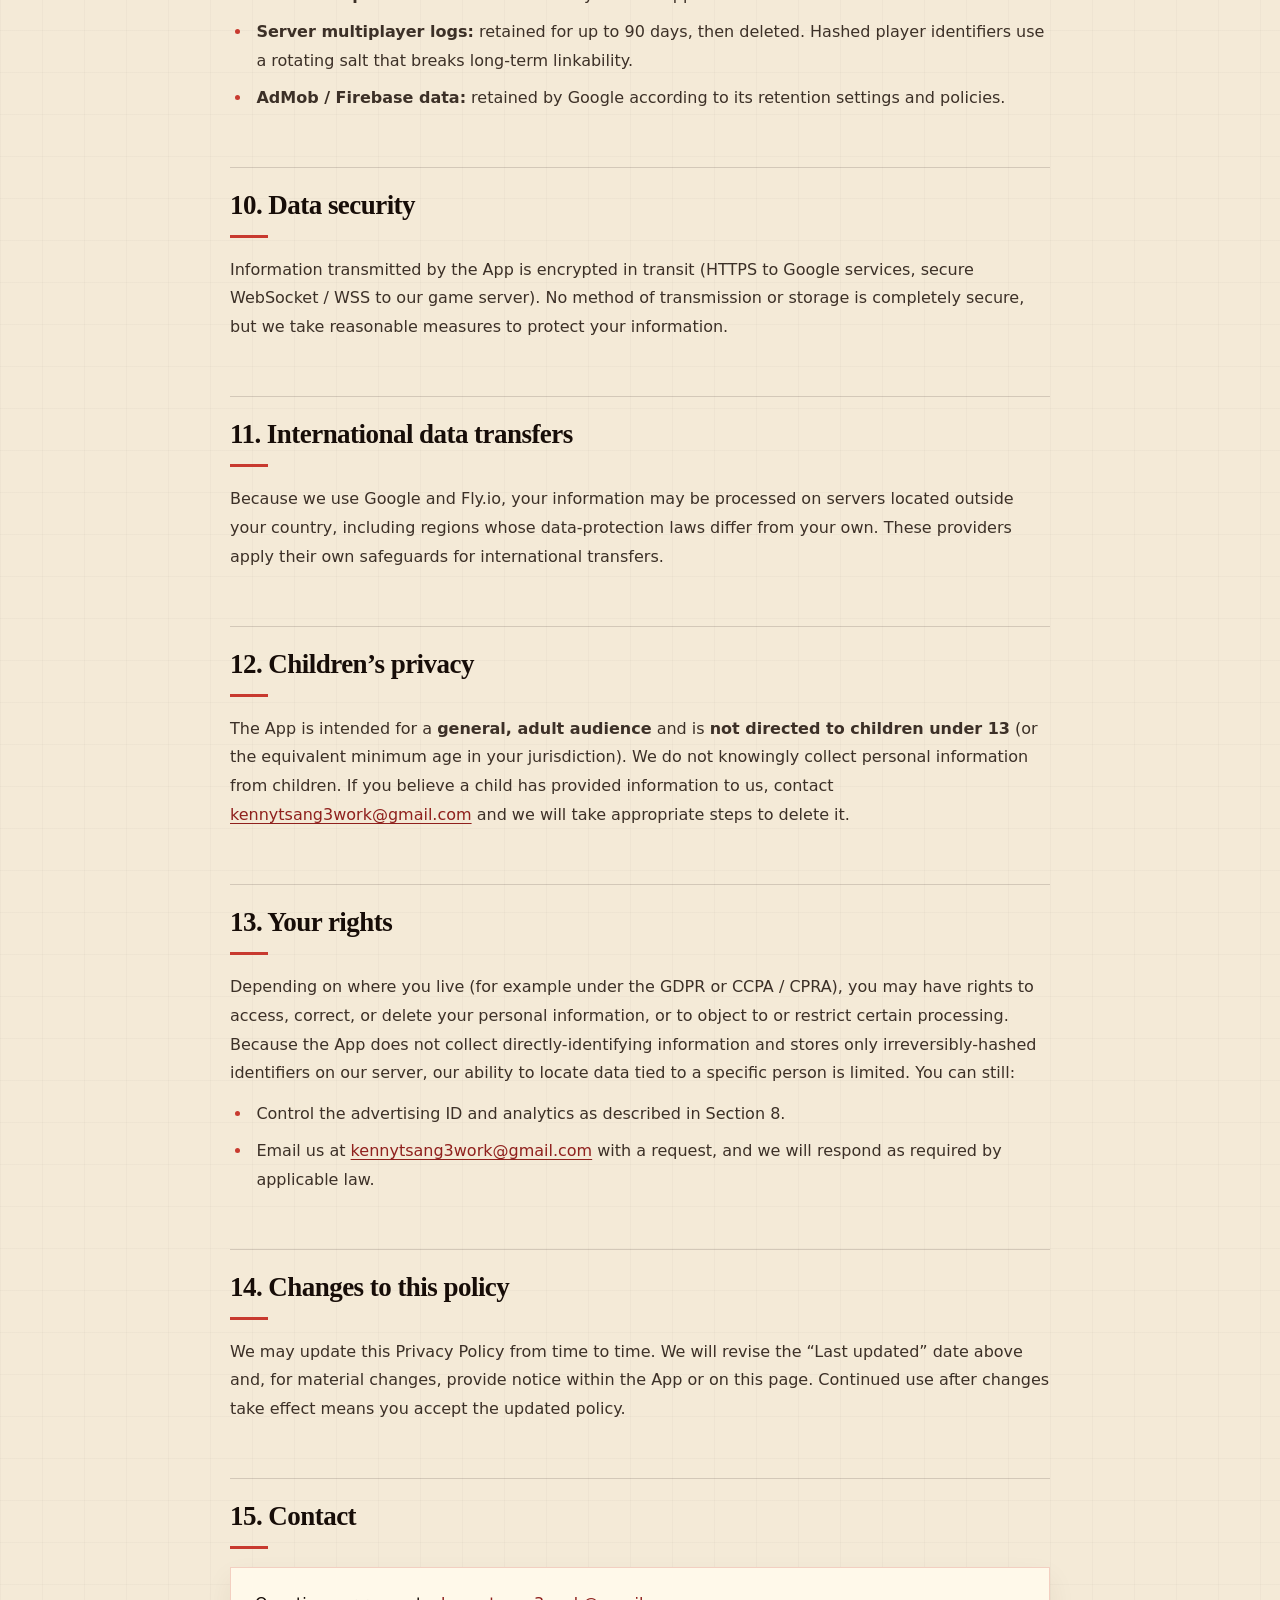
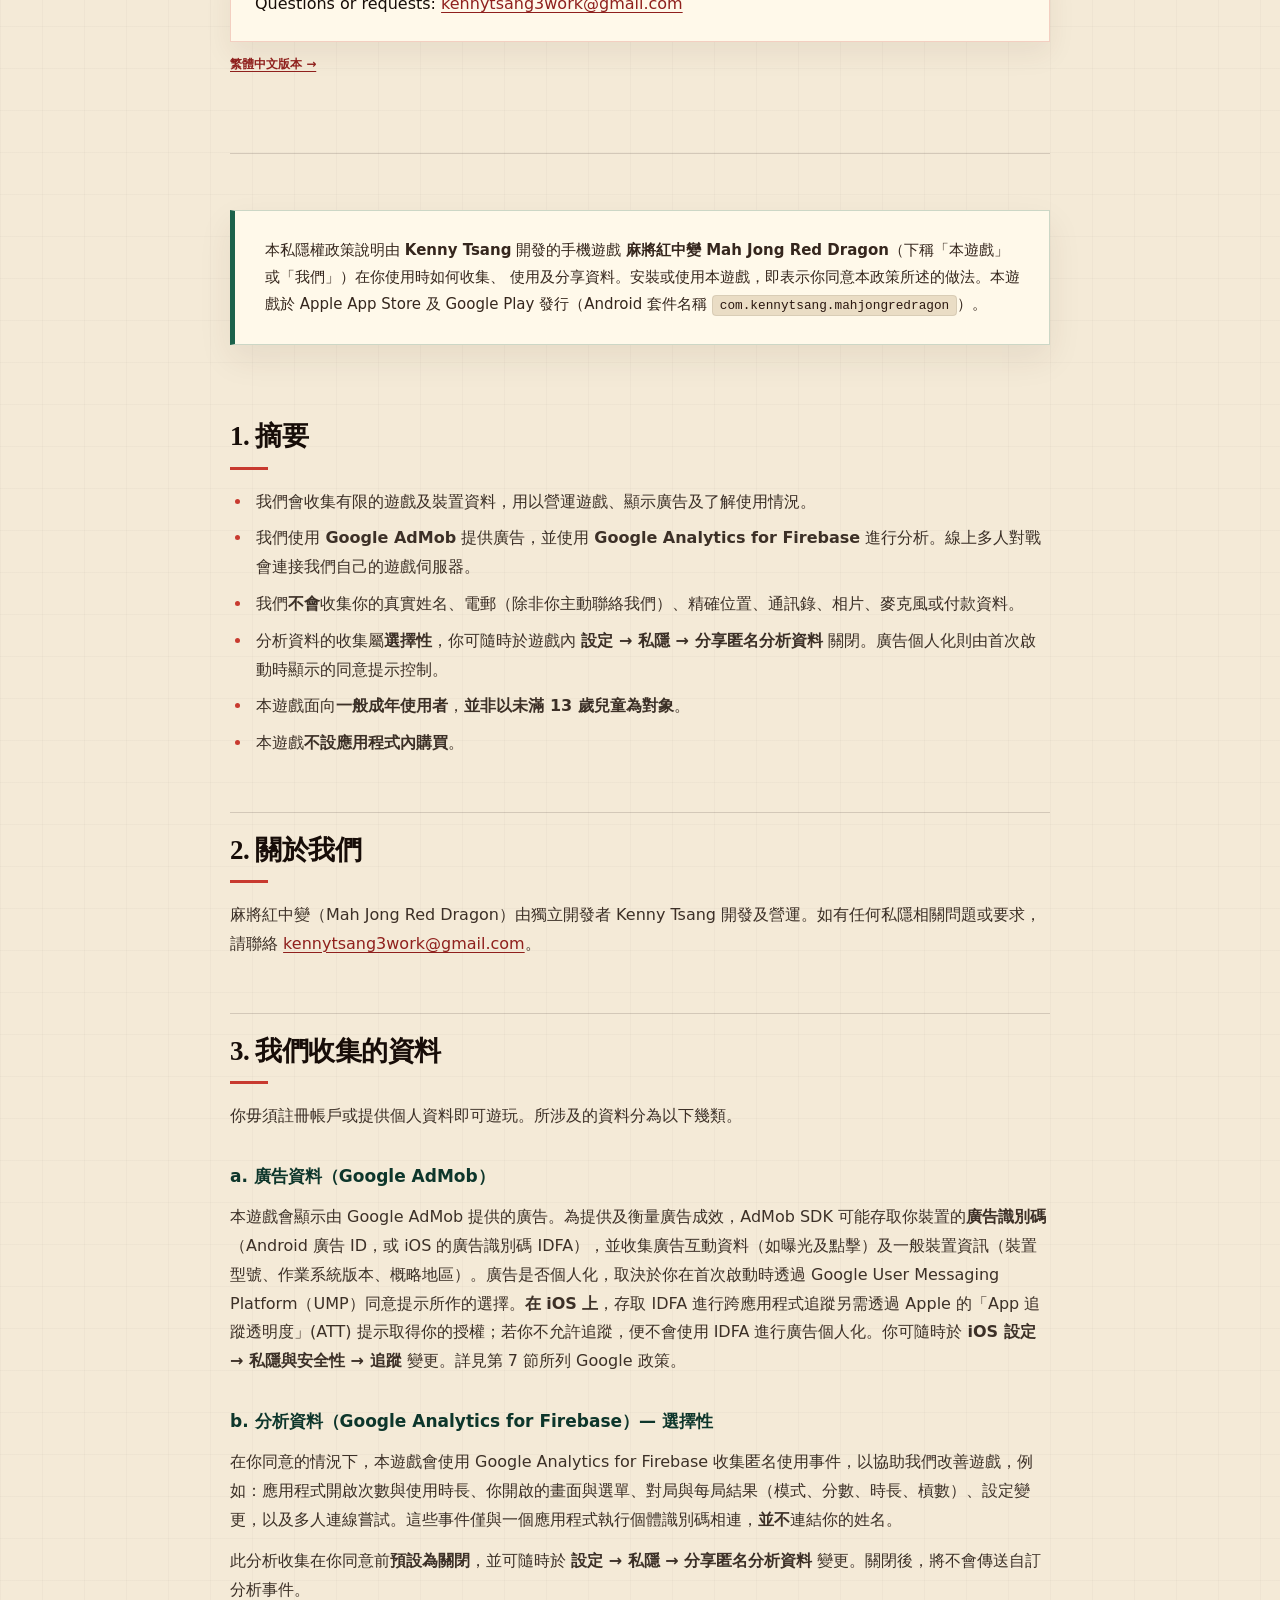
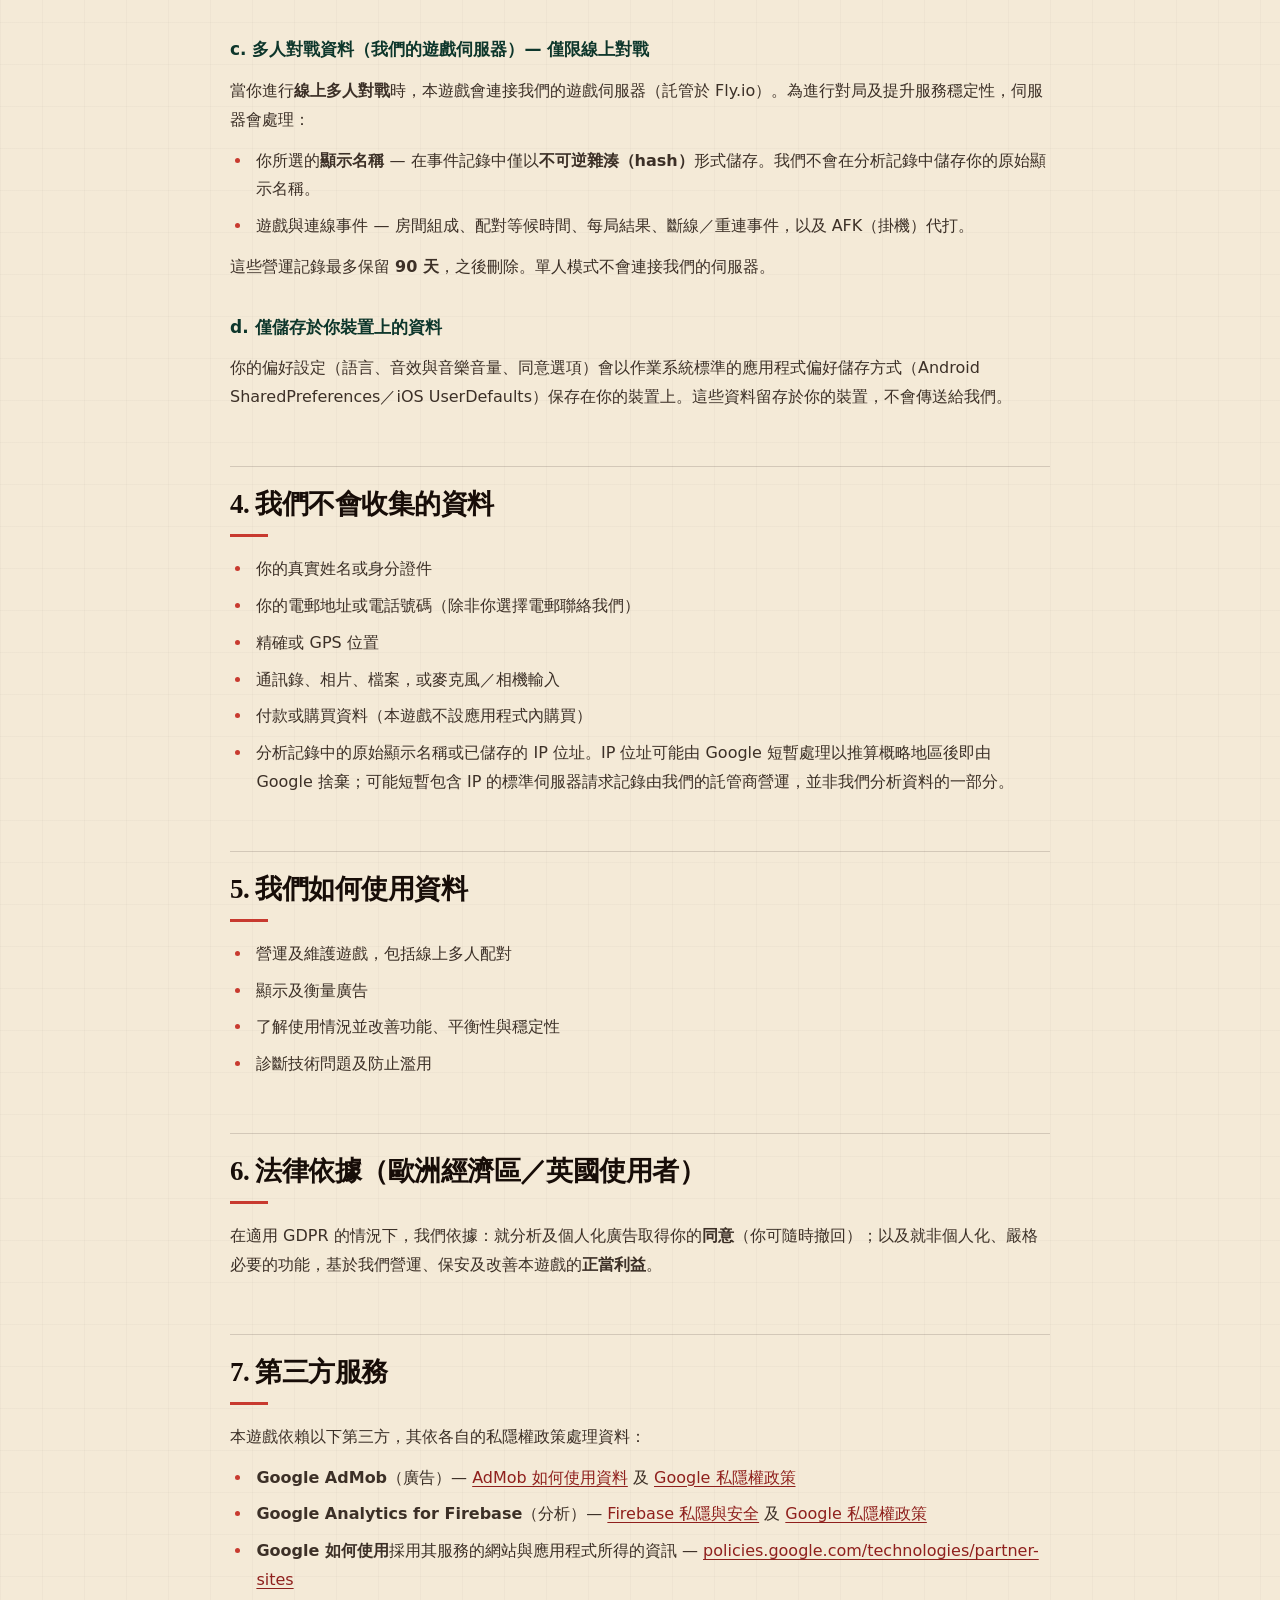
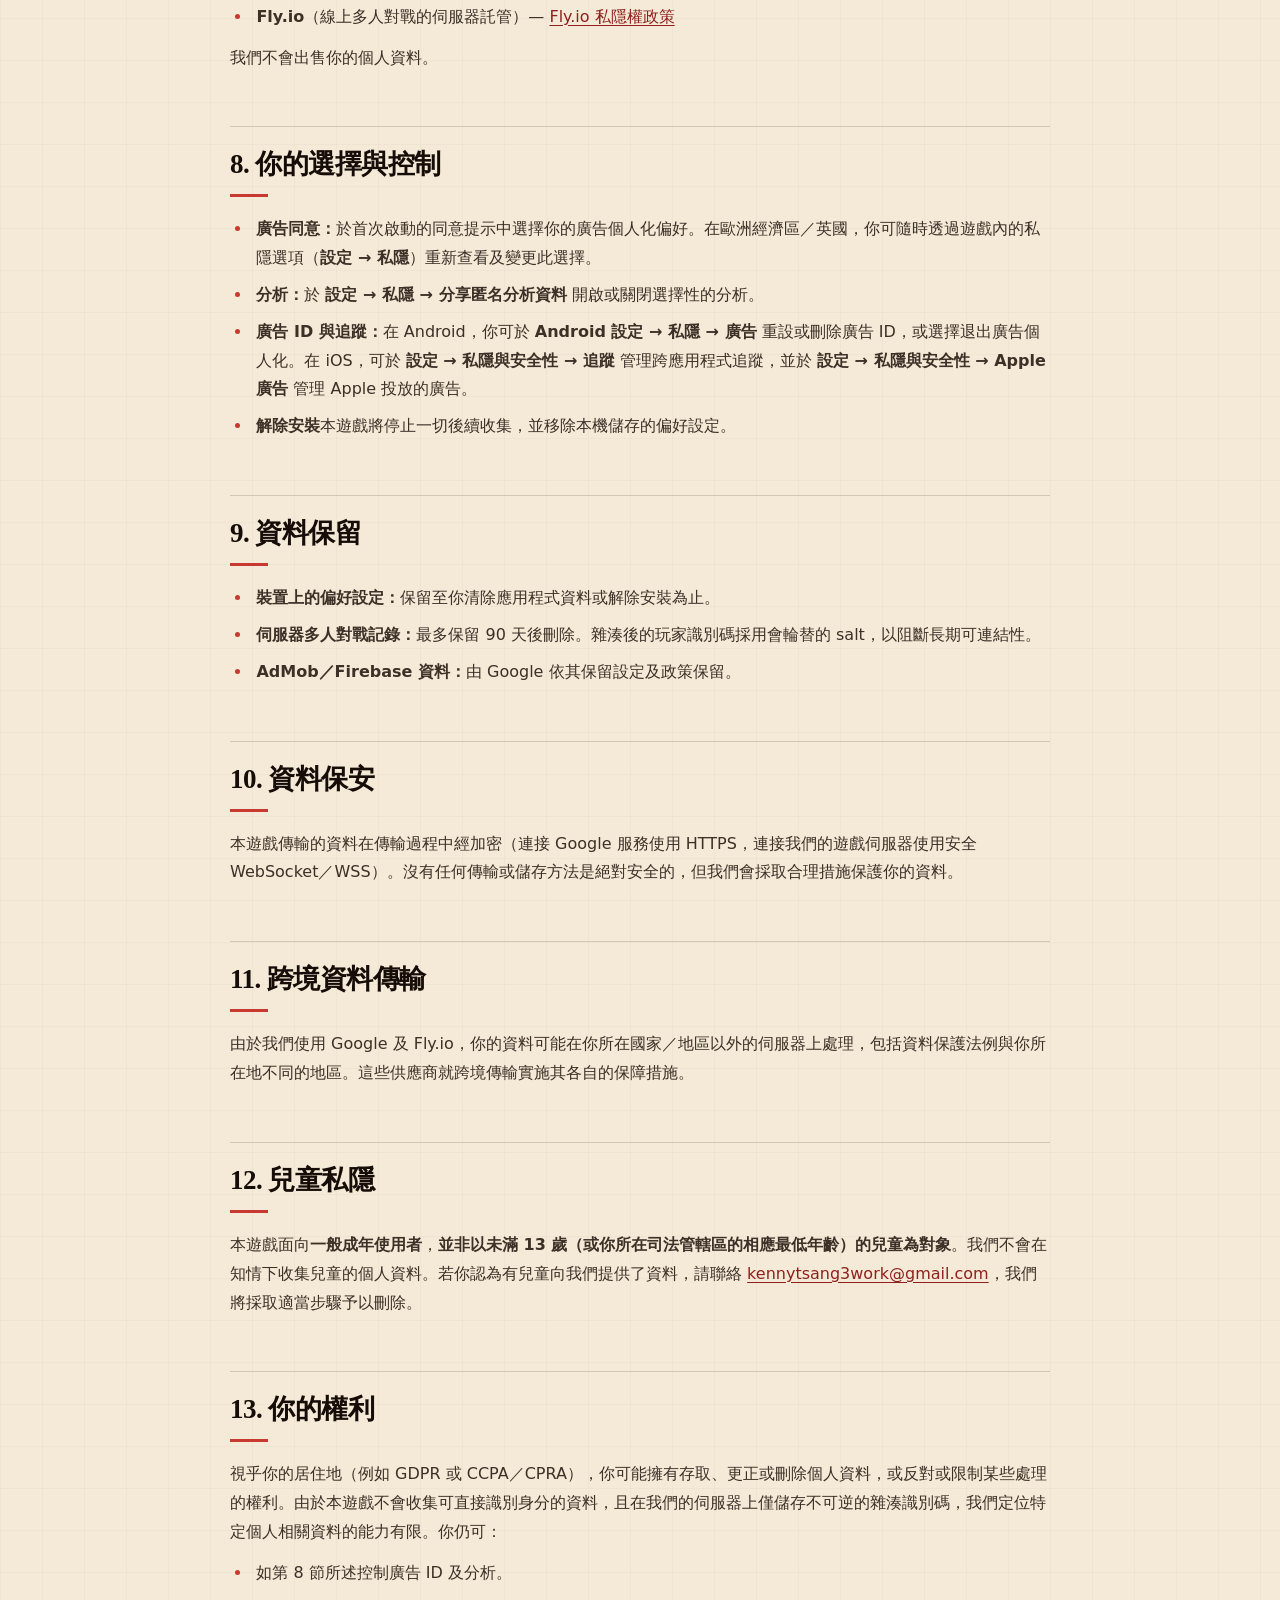
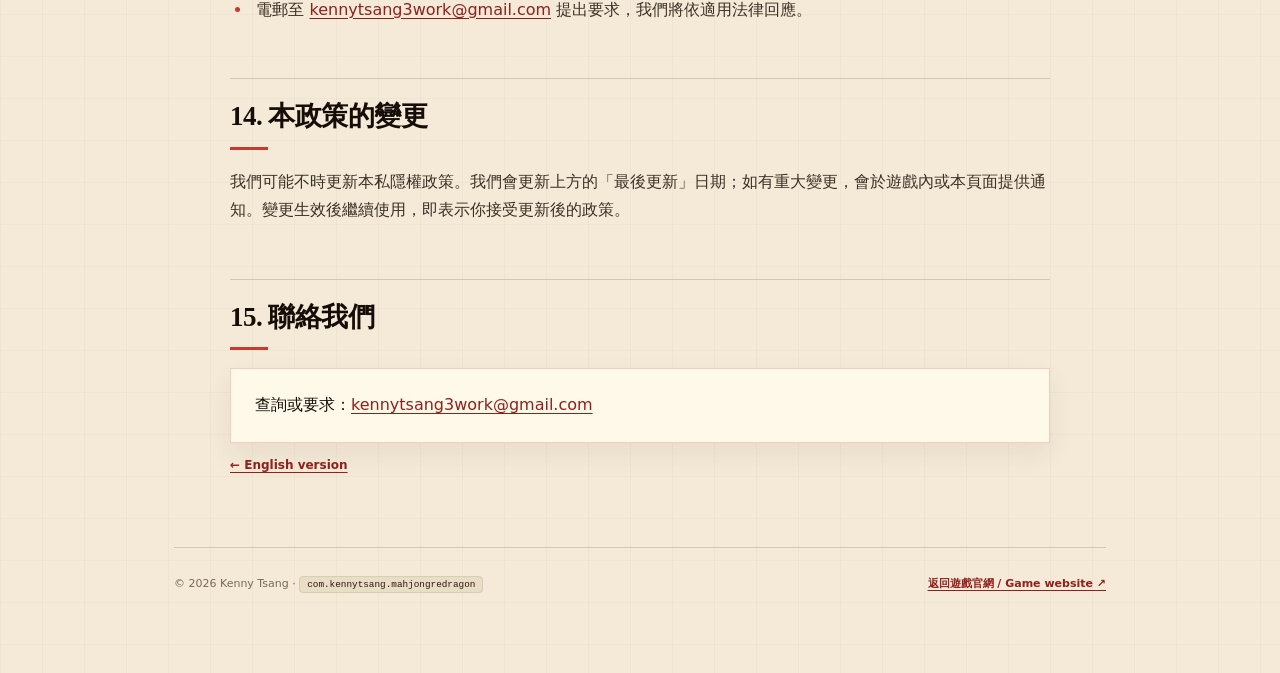
==== commit ef609d1c: "feat: redesign privacy and support pages - Match the Mahjong Red Dragon website visual identity - Im" ====
--- a/index.html
+++ b/index.html
@@ -5,6 +5,14 @@
 <meta name="viewport" content="width=device-width, initial-scale=1">
 <meta name="robots" content="index, follow">
 <title>Privacy Policy — Mah Jong Red Dragon</title>
+<meta name="description" content="Privacy Policy for 麻將紅中變 · Mah Jong Red Dragon, developed by Kenny Tsang.">
+<meta name="theme-color" content="#170d08">
+<link rel="icon" type="image/webp" href="app-icon.webp">
+<meta property="og:type" content="website">
+<meta property="og:title" content="Privacy Policy — 麻將紅中變">
+<meta property="og:description" content="How Mah Jong Red Dragon collects, uses, and protects information.">
+<meta property="og:url" content="https://kennydc822.github.io/mahjong-red-dragon-privacy/">
+<meta property="og:image" content="https://kennydc822.github.io/assets/images/og.png">
 <style>
   :root {
     --ink: #1d1b18;
@@ -115,11 +123,24 @@
   }
   .toplink { font-size: 0.82rem; }
 </style>
+<link rel="stylesheet" href="style.css">
 </head>
-<body>
-<div class="wrap">
+<body class="privacy-page">
+<a class="skip-link" href="#main-content">Skip to content</a>
+<header class="site-header">
+  <a class="site-brand" href="https://kennydc822.github.io/" aria-label="麻將紅中變 official website">
+    <img src="app-icon.webp" alt="" width="46" height="46">
+    <span><strong>麻將紅中變</strong><small>MAHJONG RED DRAGON</small></span>
+  </a>
+  <nav class="top-nav" aria-label="Site navigation">
+    <a href="support.html">支援 / Support</a>
+    <a class="game-link" href="https://kennydc822.github.io/">遊戲官網 ↗</a>
+  </nav>
+</header>
+<main class="wrap" id="main-content">
 
   <header class="masthead">
+    <p class="kicker">PRIVACY &amp; DATA</p>
     <h1>Privacy Policy · <span class="appname">麻將紅中變 Mah Jong Red Dragon</span></h1>
     <p class="dates">Effective date: 29 May 2026 &nbsp;·&nbsp; Last updated: 4 June 2026</p>
   </header>
@@ -367,9 +388,10 @@
   </section>
 
   <footer>
-    &copy; 2026 Kenny Tsang · 麻將紅中變 Mah Jong Red Dragon · <code>com.kennytsang.mahjongredragon</code>
+    <span>&copy; 2026 Kenny Tsang · <code>com.kennytsang.mahjongredragon</code></span>
+    <a href="https://kennydc822.github.io/">返回遊戲官網 / Game website ↗</a>
   </footer>
 
-</div>
+</main>
 </body>
 </html>
--- a/style.css
+++ b/style.css
@@ -0,0 +1,532 @@
+@charset "UTF-8";
+
+:root {
+  --ink: #170d08;
+  --ink-soft: #2a1710;
+  --paper: #f4ead7;
+  --paper-bright: #fff9ea;
+  --red: #c83a2f;
+  --red-deep: #8f201d;
+  --jade: #1c624b;
+  --jade-deep: #0d362b;
+  --gold: #d5ad67;
+  --muted: #786957;
+  --rule: rgba(23, 13, 8, 0.15);
+  --display: "Noto Serif TC", "Songti TC", "PMingLiU", "Times New Roman", serif;
+  --sans: "Noto Sans TC", "PingFang TC", "Microsoft JhengHei", system-ui, sans-serif;
+}
+
+*,
+*::before,
+*::after {
+  box-sizing: border-box;
+}
+
+html {
+  scroll-behavior: smooth;
+  scroll-padding-top: 150px;
+  -webkit-text-size-adjust: 100%;
+}
+
+body,
+body.support-page {
+  margin: 0;
+  background:
+    linear-gradient(rgba(23, 13, 8, 0.025) 1px, transparent 1px),
+    linear-gradient(90deg, rgba(23, 13, 8, 0.025) 1px, transparent 1px),
+    var(--paper);
+  background-size: 42px 42px;
+  color: var(--ink);
+  font-family: var(--sans);
+  font-size: 16px;
+  line-height: 1.8;
+  text-rendering: optimizeLegibility;
+  -webkit-font-smoothing: antialiased;
+}
+
+body::selection {
+  background: var(--red);
+  color: white;
+}
+
+a {
+  color: var(--red-deep);
+  text-underline-offset: 3px;
+}
+
+a:hover {
+  color: var(--red);
+}
+
+:focus-visible {
+  outline: 3px solid var(--gold);
+  outline-offset: 4px;
+}
+
+.skip-link {
+  position: fixed;
+  z-index: 1000;
+  top: 12px;
+  left: 12px;
+  padding: 10px 16px;
+  transform: translateY(-150%);
+  border-radius: 5px;
+  background: var(--paper-bright);
+  color: var(--ink);
+  font-weight: 800;
+}
+
+.skip-link:focus {
+  transform: translateY(0);
+}
+
+.site-header {
+  position: sticky;
+  z-index: 100;
+  top: 0;
+  display: flex;
+  align-items: center;
+  justify-content: space-between;
+  min-height: 76px;
+  margin: 0;
+  padding: 12px clamp(20px, 5vw, 72px);
+  border-bottom: 1px solid rgba(255, 249, 234, 0.14);
+  background: rgba(23, 13, 8, 0.94);
+  color: var(--paper);
+  backdrop-filter: blur(18px);
+}
+
+.site-brand {
+  display: inline-flex;
+  align-items: center;
+  gap: 12px;
+  color: var(--paper);
+  text-decoration: none;
+}
+
+.site-brand:hover {
+  color: var(--paper-bright);
+}
+
+.site-brand img {
+  width: 46px;
+  height: 46px;
+  border-radius: 11px;
+  box-shadow: 0 9px 24px rgba(0, 0, 0, 0.3);
+}
+
+.site-brand span {
+  display: grid;
+  line-height: 1.08;
+}
+
+.site-brand strong {
+  font-family: var(--display);
+  font-size: 17px;
+  letter-spacing: 0.08em;
+}
+
+.site-brand small {
+  margin-top: 6px;
+  color: var(--gold);
+  font-size: 8px;
+  font-weight: 800;
+  letter-spacing: 0.17em;
+}
+
+.top-nav {
+  display: flex;
+  align-items: center;
+  gap: 26px;
+  font-size: 12px;
+  font-weight: 750;
+}
+
+.top-nav a {
+  color: rgba(244, 234, 215, 0.75);
+  text-decoration: none;
+}
+
+.top-nav a:hover,
+.top-nav a[aria-current="page"] {
+  color: var(--gold);
+}
+
+.top-nav .game-link {
+  padding: 8px 13px;
+  border: 1px solid rgba(244, 234, 215, 0.34);
+  border-radius: 4px;
+}
+
+.top-nav .game-link:hover {
+  border-color: var(--paper-bright);
+  background: var(--paper-bright);
+  color: var(--ink);
+}
+
+.wrap,
+body.support-page .wrap {
+  max-width: 980px;
+  margin: 0 auto;
+  padding: 46px 24px 80px;
+}
+
+header.masthead,
+body.support-page header.masthead {
+  position: relative;
+  margin: 0 0 18px;
+  padding: clamp(40px, 7vw, 72px);
+  overflow: hidden;
+  border: 1px solid rgba(255, 249, 234, 0.12);
+  border-radius: 0;
+  background:
+    radial-gradient(circle at 80% 28%, rgba(28, 98, 75, 0.34), transparent 30%),
+    linear-gradient(135deg, #2b1710, #100907 72%);
+  color: var(--paper-bright);
+  box-shadow: 0 26px 65px rgba(60, 35, 20, 0.22);
+}
+
+header.masthead::before,
+body.support-page header.masthead::before {
+  position: absolute;
+  top: 50%;
+  right: 3%;
+  content: "中";
+  transform: translateY(-50%) rotate(5deg);
+  color: rgba(255, 249, 234, 0.055);
+  font-family: var(--display);
+  font-size: clamp(150px, 30vw, 330px);
+  font-weight: 800;
+  line-height: 1;
+}
+
+.kicker {
+  position: relative;
+  z-index: 1;
+  display: flex;
+  align-items: center;
+  gap: 11px;
+  margin: 0 0 20px;
+  color: var(--gold);
+  font-size: 9px;
+  font-weight: 800;
+  letter-spacing: 0.2em;
+}
+
+.kicker::before {
+  width: 30px;
+  height: 1px;
+  content: "";
+  background: currentColor;
+}
+
+header.masthead h1,
+body.support-page header.masthead h1 {
+  position: relative;
+  z-index: 1;
+  max-width: 730px;
+  margin: 0;
+  color: var(--paper-bright);
+  font-family: var(--display);
+  font-size: clamp(36px, 6vw, 68px);
+  font-weight: 700;
+  line-height: 1.12;
+  letter-spacing: -0.04em;
+}
+
+header.masthead .appname {
+  display: block;
+  margin-top: 10px;
+  color: var(--red);
+  font-size: 0.76em;
+}
+
+.dates,
+body.support-page .sub {
+  position: relative;
+  z-index: 1;
+  margin: 24px 0 0;
+  color: rgba(244, 234, 215, 0.55);
+  font-family: "Courier New", monospace;
+  font-size: 11px;
+  letter-spacing: 0.04em;
+}
+
+nav.lang {
+  position: sticky;
+  z-index: 80;
+  top: 76px;
+  display: flex;
+  gap: 8px;
+  margin: 0 0 30px;
+  padding: 13px 14px;
+  border: 1px solid var(--rule);
+  border-radius: 0;
+  background: rgba(244, 234, 215, 0.92);
+  font-size: 12px;
+  backdrop-filter: blur(14px);
+}
+
+nav.lang a {
+  margin: 0;
+  padding: 7px 13px;
+  border: 1px solid transparent;
+  border-radius: 4px;
+  color: var(--red-deep);
+  font-weight: 800;
+  text-decoration: none;
+}
+
+nav.lang a:hover,
+nav.lang a:focus-visible {
+  border-color: var(--red-deep);
+  background: var(--paper-bright);
+}
+
+section.policy {
+  max-width: 820px;
+  margin: 0 auto;
+  padding-top: 28px;
+}
+
+.policy .lead {
+  position: relative;
+  margin: 0 0 38px;
+  padding: 26px 28px 26px 30px;
+  border: 1px solid rgba(28, 98, 75, 0.22);
+  border-left: 5px solid var(--jade);
+  border-radius: 0;
+  background: var(--paper-bright);
+  box-shadow: 0 14px 32px rgba(70, 43, 24, 0.08);
+  color: #35261d;
+  font-size: 15px;
+}
+
+section.policy h2 {
+  margin: 54px 0 18px;
+  padding: 20px 0 0;
+  border-top: 1px solid var(--rule);
+  color: var(--ink);
+  font-family: var(--display);
+  font-size: 27px;
+  font-weight: 700;
+  line-height: 1.3;
+  letter-spacing: -0.02em;
+}
+
+section.policy > h2:first-of-type {
+  border-top: 0;
+}
+
+section.policy h2::after {
+  display: block;
+  width: 38px;
+  height: 3px;
+  margin-top: 12px;
+  content: "";
+  background: var(--red);
+}
+
+section.policy h3,
+body.support-page h3 {
+  margin: 30px 0 8px;
+  color: var(--jade-deep);
+  font-size: 17px;
+  font-weight: 800;
+}
+
+section.policy p,
+section.policy li,
+body.support-page p,
+body.support-page li {
+  color: #3c3027;
+}
+
+section.policy p,
+section.policy ul {
+  margin-block: 12px;
+}
+
+section.policy ul {
+  padding-left: 1.4em;
+}
+
+section.policy li {
+  margin: 8px 0;
+  padding-left: 4px;
+}
+
+section.policy li::marker {
+  color: var(--red);
+}
+
+code {
+  padding: 2px 7px;
+  border: 1px solid rgba(23, 13, 8, 0.08);
+  border-radius: 4px;
+  background: #eaddc5;
+  color: var(--ink-soft);
+  font-size: 0.85em;
+}
+
+.contact-box,
+body.support-page .card {
+  margin-top: 18px;
+  padding: 22px 24px;
+  border: 1px solid rgba(200, 58, 47, 0.22);
+  border-radius: 0;
+  background: var(--paper-bright);
+  box-shadow: 0 12px 28px rgba(70, 43, 24, 0.07);
+}
+
+.divider,
+body.support-page .lang-divider {
+  max-width: 820px;
+  margin: 78px auto 28px;
+  border: 0;
+  border-top: 1px solid var(--rule);
+}
+
+.toplink {
+  margin-top: 32px;
+  font-size: 12px;
+  font-weight: 750;
+}
+
+footer,
+body.support-page footer {
+  display: flex;
+  align-items: center;
+  justify-content: space-between;
+  gap: 22px;
+  margin-top: 70px;
+  padding: 26px 0 0;
+  border-top: 1px solid var(--rule);
+  color: var(--muted);
+  font-size: 11px;
+  text-align: left;
+}
+
+footer a {
+  font-weight: 750;
+}
+
+body.support-page .wrap {
+  max-width: 900px;
+}
+
+body.support-page .wrap > h2 {
+  margin: 46px 0 14px;
+  color: var(--ink);
+  font-family: var(--display);
+  font-size: 30px;
+}
+
+body.support-page .wrap > h2::after {
+  display: block;
+  width: 38px;
+  height: 3px;
+  margin-top: 10px;
+  content: "";
+  background: var(--red);
+}
+
+body.support-page .card {
+  border-left: 5px solid var(--red);
+}
+
+body.support-page h3 + p {
+  margin: 0;
+  padding: 0 0 22px;
+  border-bottom: 1px solid var(--rule);
+}
+
+body.support-page .email {
+  font-weight: 800;
+}
+
+@media (max-width: 720px) {
+  html {
+    scroll-padding-top: 132px;
+  }
+
+  .site-header {
+    min-height: 68px;
+    padding: 10px 16px;
+  }
+
+  .site-brand img {
+    width: 40px;
+    height: 40px;
+  }
+
+  .site-brand strong {
+    font-size: 14px;
+  }
+
+  .site-brand small,
+  .top-nav a:not(.game-link) {
+    display: none;
+  }
+
+  .top-nav .game-link {
+    padding: 7px 10px;
+    font-size: 10px;
+  }
+
+  .wrap,
+  body.support-page .wrap {
+    padding: 24px 16px 58px;
+  }
+
+  header.masthead,
+  body.support-page header.masthead {
+    padding: 40px 25px;
+  }
+
+  header.masthead h1,
+  body.support-page header.masthead h1 {
+    font-size: clamp(33px, 11vw, 48px);
+  }
+
+  .dates,
+  body.support-page .sub {
+    margin-top: 18px;
+    line-height: 1.7;
+  }
+
+  nav.lang {
+    top: 68px;
+    margin-bottom: 15px;
+    overflow-x: auto;
+  }
+
+  nav.lang a {
+    white-space: nowrap;
+  }
+
+  section.policy {
+    padding-top: 20px;
+  }
+
+  .policy .lead {
+    padding: 22px 20px;
+  }
+
+  section.policy h2 {
+    margin-top: 44px;
+    font-size: 24px;
+  }
+
+  footer,
+  body.support-page footer {
+    align-items: flex-start;
+    flex-direction: column;
+  }
+}
+
+@media (prefers-reduced-motion: reduce) {
+  html {
+    scroll-behavior: auto;
+  }
+}
